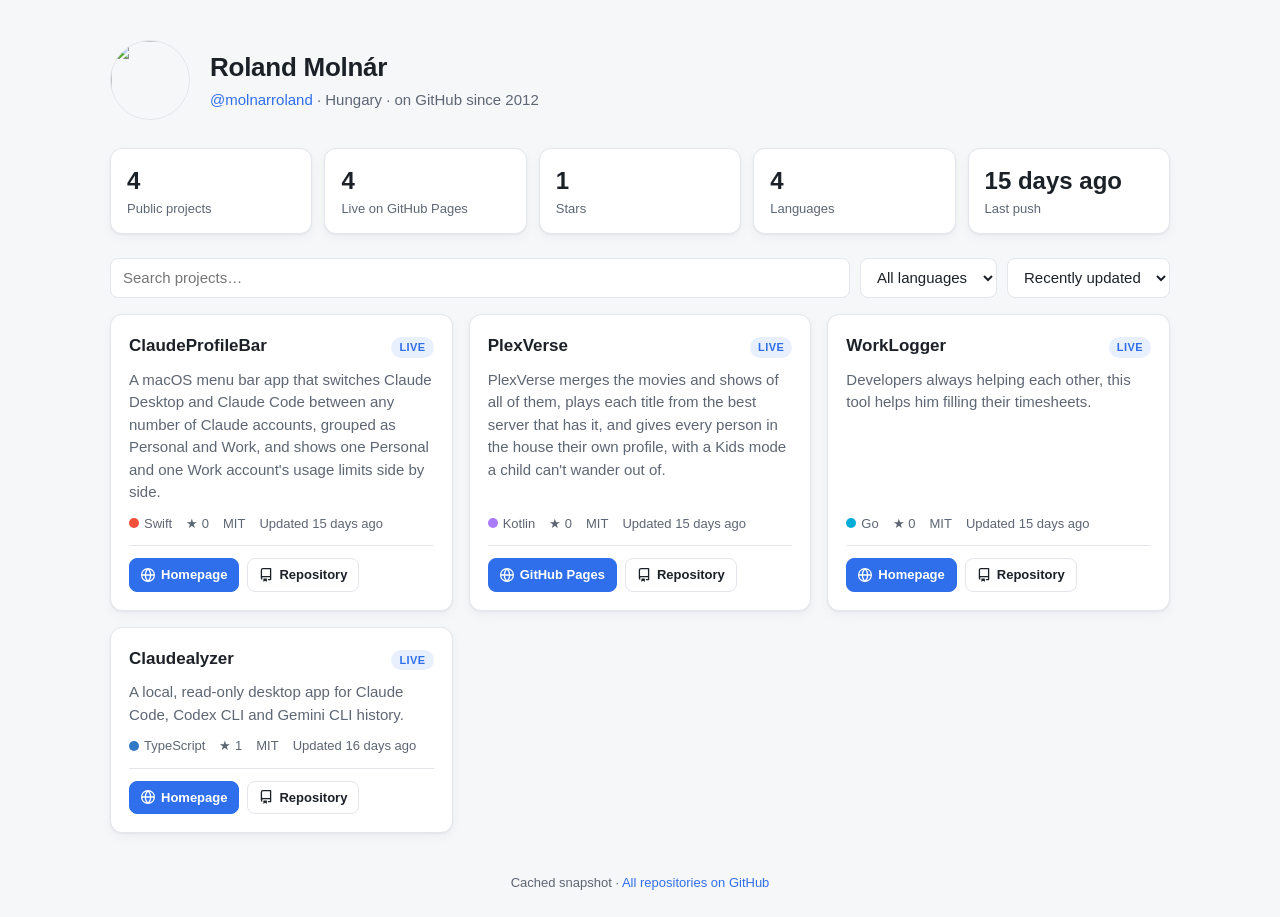
==== index.html @ b69f4a85 "Add GitHub projects dashboard Static GitHub Pages site listing public repositories as cards with lin" ====
<!doctype html>
<html lang="en">
<head>
  <meta charset="utf-8">
  <meta name="viewport" content="width=device-width, initial-scale=1">
  <title>Roland Molnár · Projects</title>
  <meta name="description" content="Projects Roland Molnár has built and published on GitHub.">
  <link rel="icon" href="https://avatars.githubusercontent.com/u/1826873?v=4&s=64">
  <link rel="stylesheet" href="assets/style.css">
</head>
<body>
  <header class="profile" id="profile">
    <img class="avatar" id="avatar" src="https://avatars.githubusercontent.com/u/1826873?v=4&s=160" alt="" width="80" height="80">
    <div class="profile-text">
      <h1 id="name">Roland Molnár</h1>
      <p class="muted" id="meta">
        <a href="https://github.com/molnarroland">@molnarroland</a>
      </p>
      <p id="bio" class="bio" hidden></p>
    </div>
  </header>

  <main>
    <section class="stats" id="stats" aria-label="Summary"></section>

    <section class="toolbar" aria-label="Filters">
      <input type="search" id="search" placeholder="Search projects…" aria-label="Search projects">
      <select id="language" aria-label="Filter by language">
        <option value="">All languages</option>
      </select>
      <select id="sort" aria-label="Sort">
        <option value="pushed">Recently updated</option>
        <option value="created">Newest</option>
        <option value="stars">Most stars</option>
        <option value="name">Name</option>
      </select>
    </section>

    <p class="status muted" id="status">Loading projects…</p>
    <section class="grid" id="grid" aria-live="polite"></section>
  </main>

  <footer class="muted">
    <span id="source"></span> ·
    <a href="https://github.com/molnarroland?tab=repositories">All repositories on GitHub</a>
  </footer>

  <script src="assets/app.js"></script>
</body>
</html>
---- assets/style.css ----
:root {
  --bg: #f6f7f9;
  --surface: #ffffff;
  --border: #e3e6eb;
  --text: #1c2128;
  --muted: #5d6673;
  --accent: #2f6feb;
  --accent-soft: #e8f0fe;
  --shadow: 0 1px 2px rgba(16, 24, 40, .05), 0 4px 12px rgba(16, 24, 40, .04);
  --radius: 12px;
  color-scheme: light dark;
}
@media (prefers-color-scheme: dark) {
  :root {
    --bg: #0d1117;
    --surface: #161b22;
    --border: #2a313c;
    --text: #e6edf3;
    --muted: #8d96a0;
    --accent: #5b9cff;
    --accent-soft: #1b2a44;
    --shadow: none;
  }
}

* { box-sizing: border-box; }
body {
  margin: 0 auto;
  max-width: 1100px;
  padding: 40px 20px 24px;
  background: var(--bg);
  color: var(--text);
  font: 15px/1.5 -apple-system, BlinkMacSystemFont, "Segoe UI", Roboto, Helvetica, Arial, sans-serif;
}
a { color: var(--accent); text-decoration: none; }
a:hover { text-decoration: underline; }
.muted { color: var(--muted); }

/* Profile */
.profile { display: flex; gap: 20px; align-items: center; margin-bottom: 28px; }
.avatar { width: 80px; height: 80px; border-radius: 50%; border: 1px solid var(--border); flex-shrink: 0; }
.profile h1 { margin: 0; font-size: 26px; letter-spacing: -.01em; }
.profile p { margin: 2px 0 0; }
.bio { max-width: 60ch; }

/* Stats */
.stats { display: grid; grid-template-columns: repeat(auto-fit, minmax(150px, 1fr)); gap: 12px; margin-bottom: 24px; }
.stat {
  background: var(--surface); border: 1px solid var(--border); border-radius: var(--radius);
  padding: 14px 16px; box-shadow: var(--shadow);
}
.stat .value { font-size: 24px; font-weight: 650; font-variant-numeric: tabular-nums; }
.stat .label { color: var(--muted); font-size: 13px; }

/* Toolbar */
.toolbar { display: flex; flex-wrap: wrap; gap: 10px; margin-bottom: 16px; }
.toolbar input, .toolbar select {
  font: inherit; color: var(--text); background: var(--surface);
  border: 1px solid var(--border); border-radius: 8px; padding: 8px 12px;
}
.toolbar input { flex: 1 1 220px; min-width: 0; }
.toolbar input:focus, .toolbar select:focus { outline: 2px solid var(--accent); outline-offset: -1px; }

/* Cards */
.grid { display: grid; grid-template-columns: repeat(auto-fill, minmax(320px, 1fr)); gap: 16px; }
.card {
  display: flex; flex-direction: column; gap: 10px;
  background: var(--surface); border: 1px solid var(--border); border-radius: var(--radius);
  padding: 18px; box-shadow: var(--shadow);
  transition: border-color .15s, transform .15s;
}
.card:hover { border-color: var(--accent); transform: translateY(-1px); }
.card-head { display: flex; justify-content: space-between; align-items: baseline; gap: 8px; }
.card h2 { margin: 0; font-size: 17px; overflow-wrap: anywhere; }
.card h2 a { color: var(--text); }
.badge {
  font-size: 11px; font-weight: 600; text-transform: uppercase; letter-spacing: .04em;
  color: var(--accent); background: var(--accent-soft); border-radius: 999px; padding: 2px 8px; white-space: nowrap;
}
.desc { margin: 0; color: var(--muted); flex: 1; }
.facts { display: flex; flex-wrap: wrap; gap: 14px; font-size: 13px; color: var(--muted); }
.facts span { display: inline-flex; align-items: center; gap: 5px; }
.dot { width: 10px; height: 10px; border-radius: 50%; display: inline-block; }
.topics { display: flex; flex-wrap: wrap; gap: 6px; }
.topic { font-size: 12px; color: var(--accent); background: var(--accent-soft); border-radius: 999px; padding: 2px 9px; }
.links { display: flex; flex-wrap: wrap; gap: 8px; padding-top: 4px; border-top: 1px solid var(--border); margin-top: 2px; padding-top: 12px; }
.btn {
  display: inline-flex; align-items: center; gap: 6px; font-size: 13px; font-weight: 550;
  border: 1px solid var(--border); border-radius: 8px; padding: 6px 11px; color: var(--text);
}
.btn:hover { text-decoration: none; border-color: var(--accent); color: var(--accent); }
.btn.primary { background: var(--accent); border-color: var(--accent); color: #fff; }
.btn.primary:hover { filter: brightness(1.08); color: #fff; }
.btn svg { width: 14px; height: 14px; fill: currentColor; }

.status:empty { display: none; }
footer { margin-top: 40px; font-size: 13px; text-align: center; }

@media (max-width: 560px) {
  body { padding-top: 24px; }
  .profile { gap: 14px; }
  .avatar { width: 60px; height: 60px; }
  .grid { grid-template-columns: 1fr; }
}
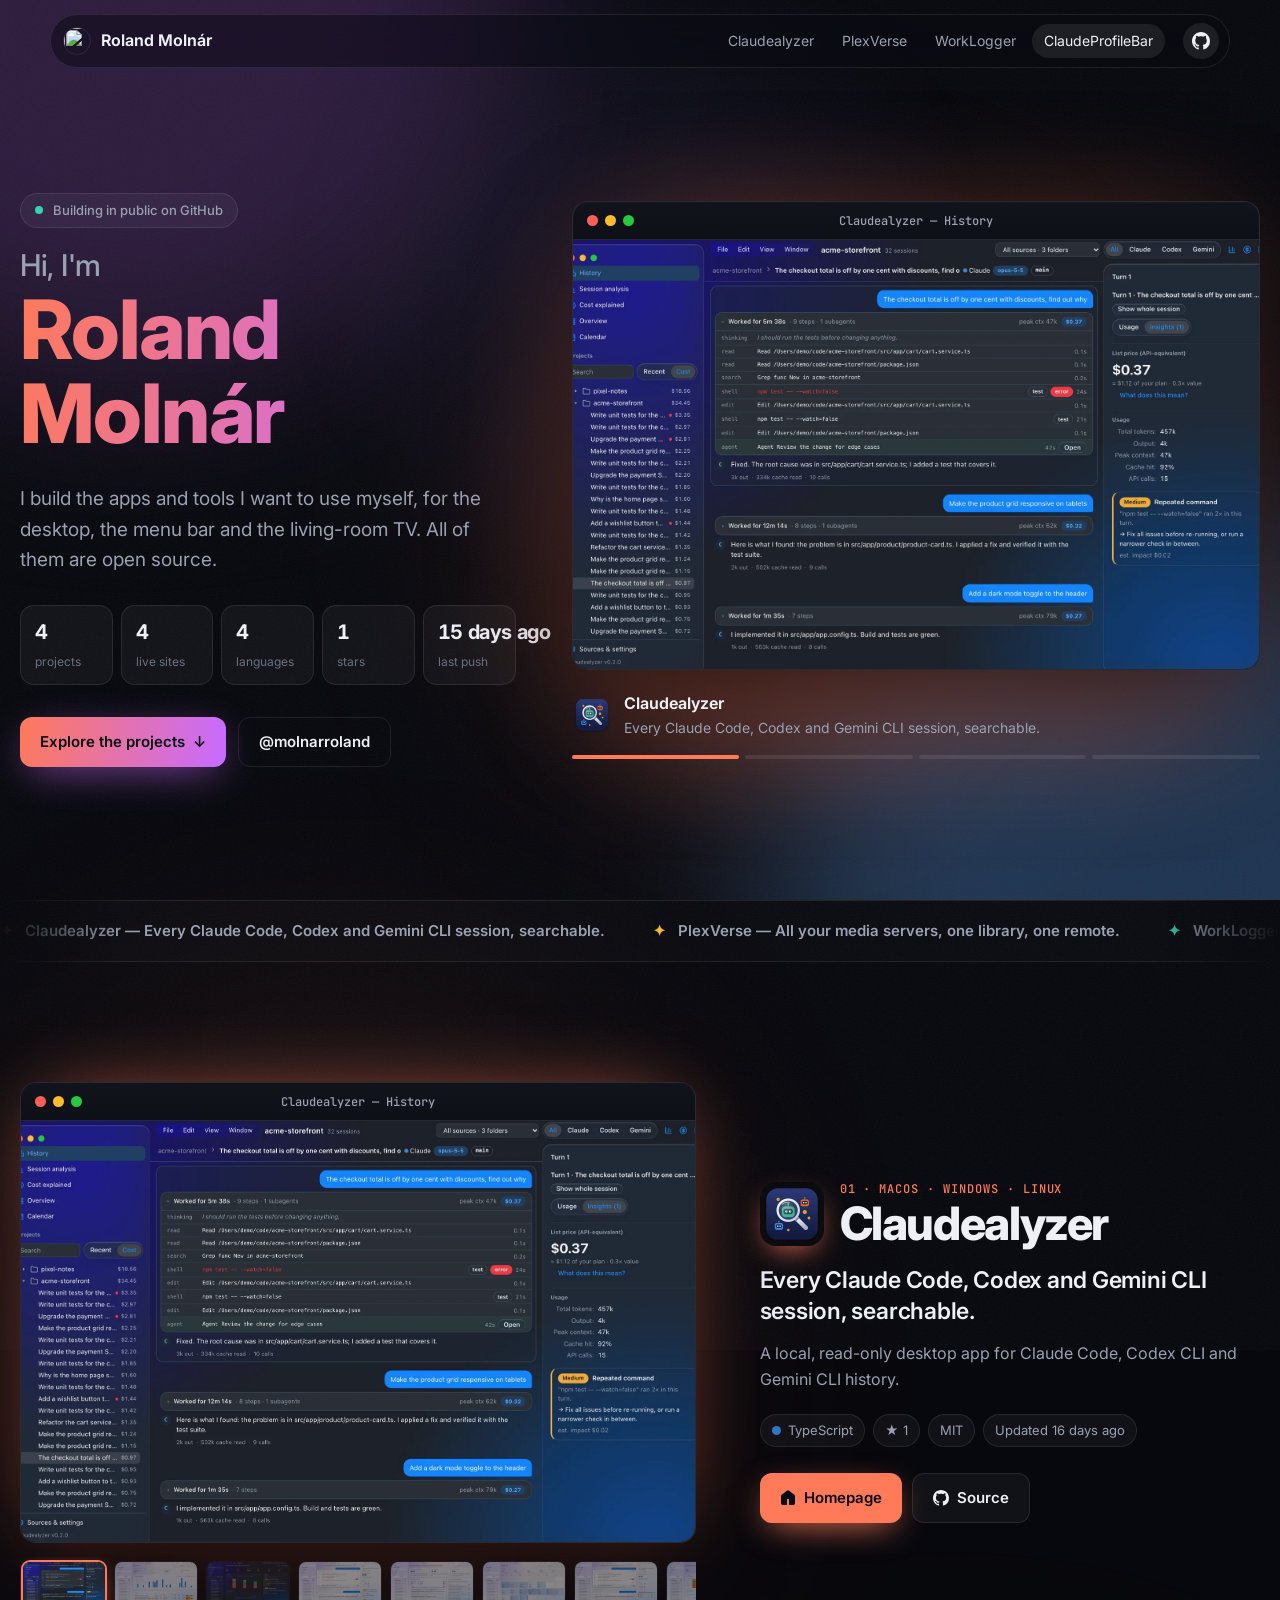
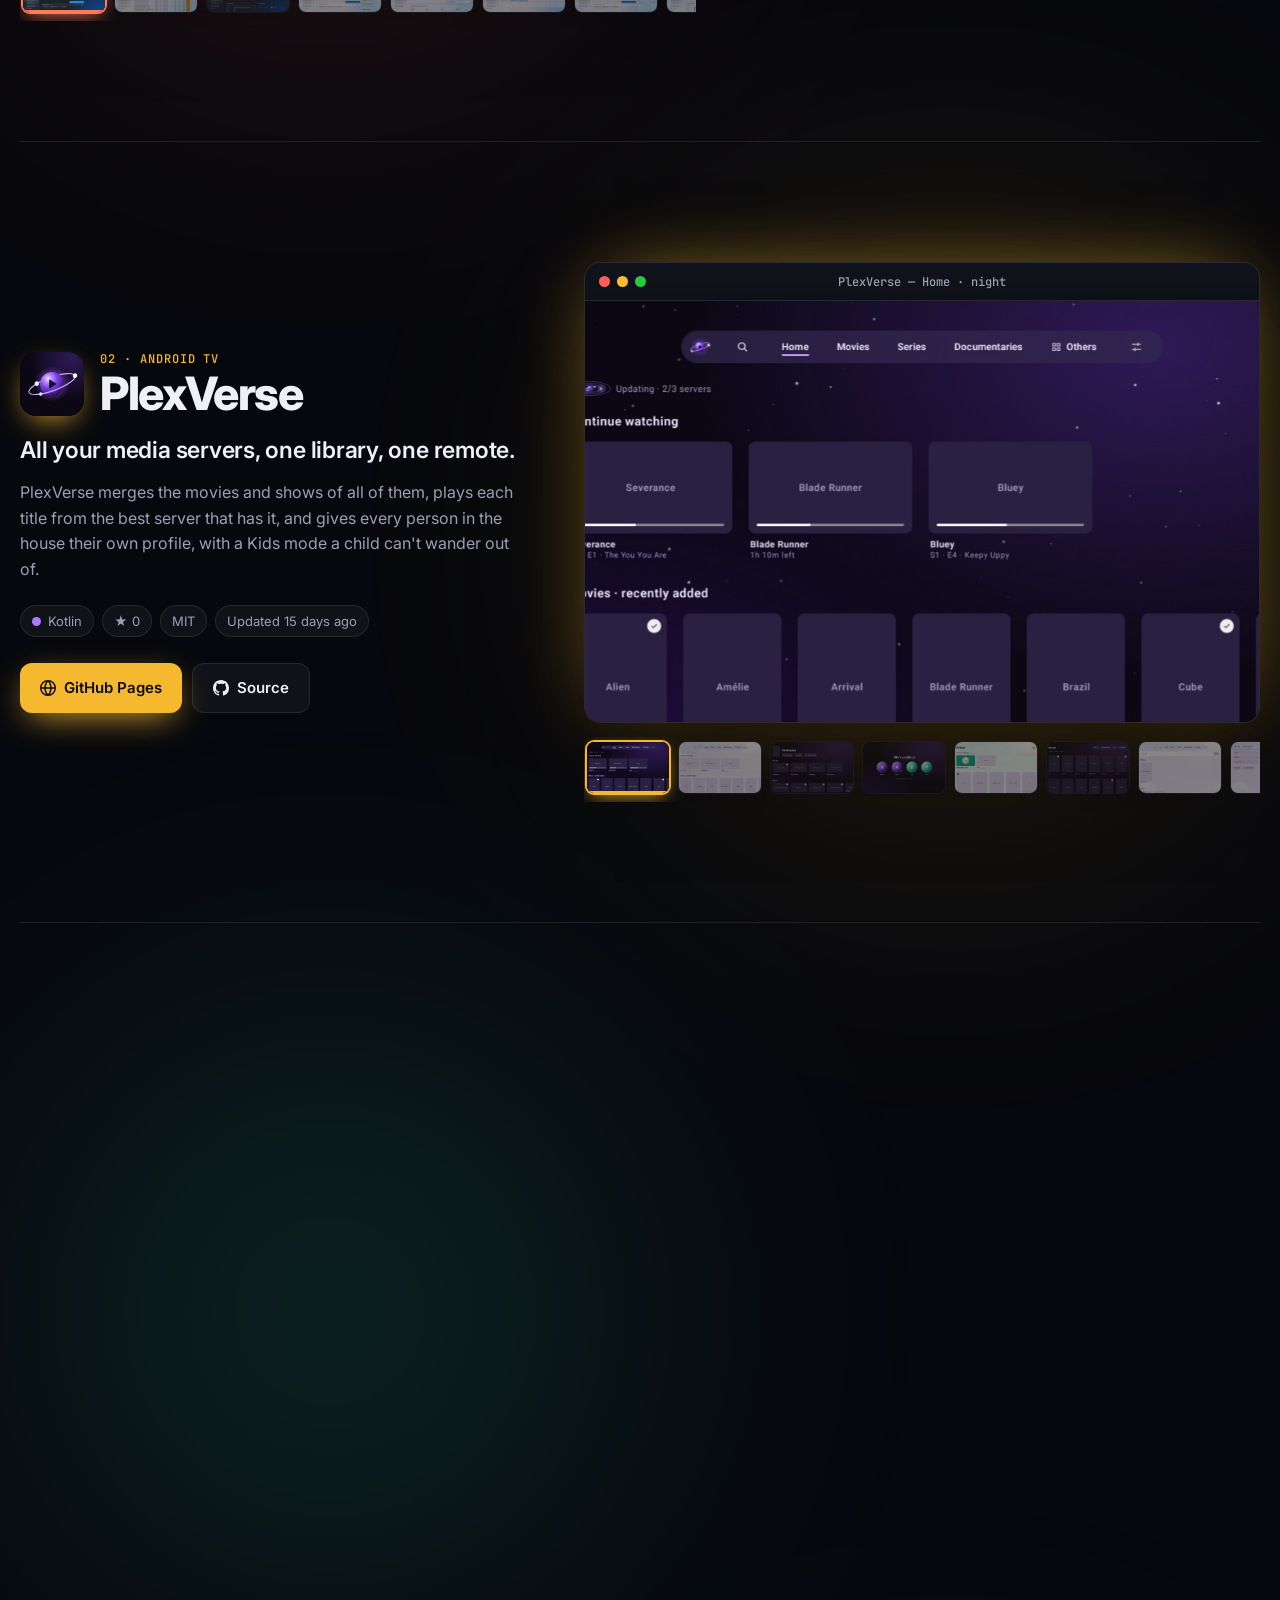
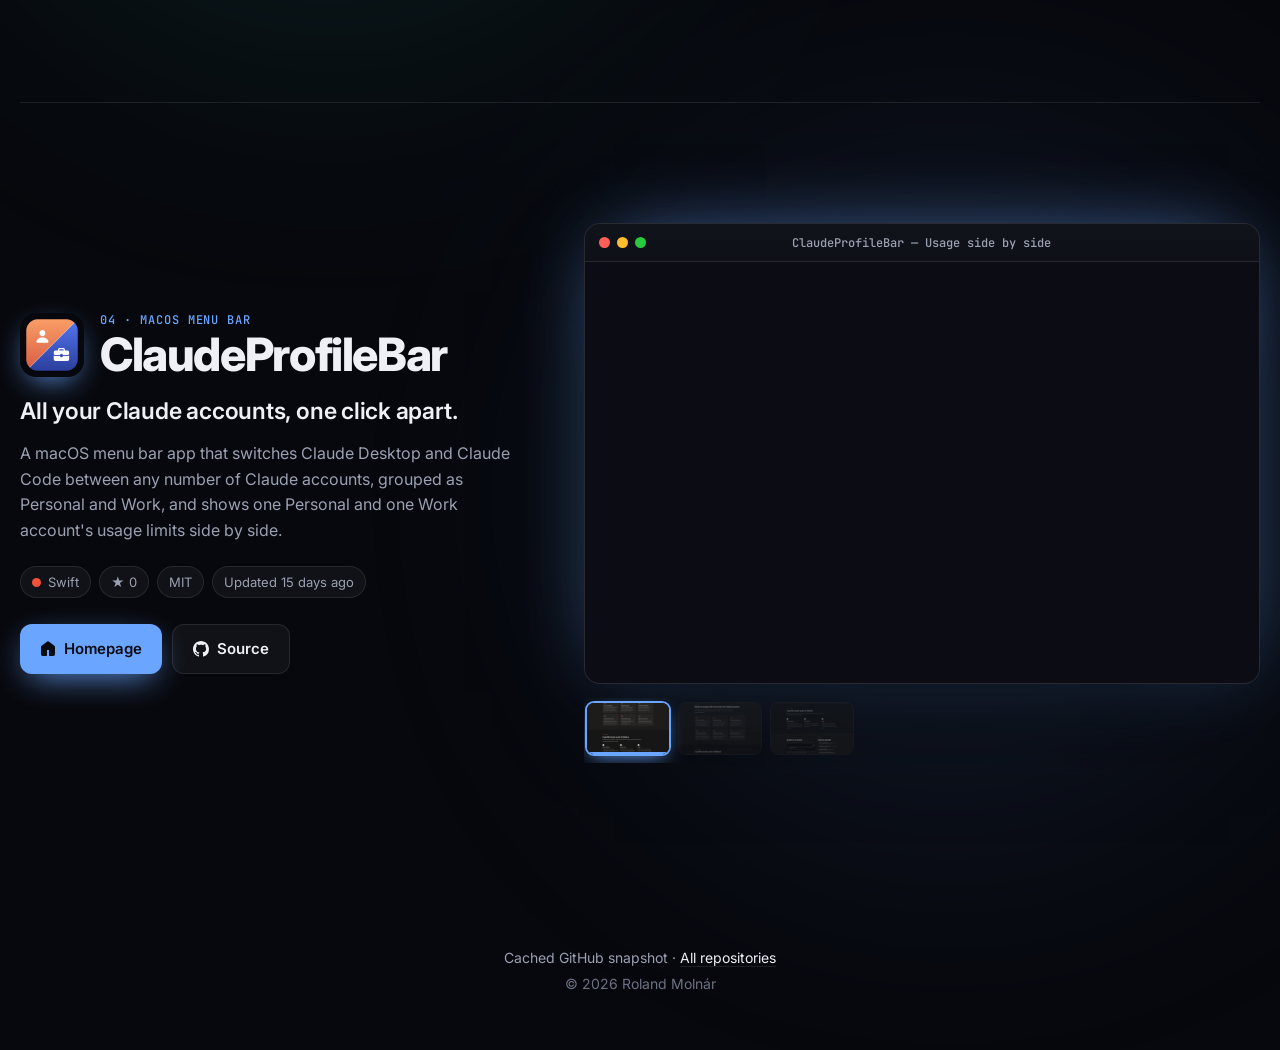
==== commit a7c55479: "Turn dashboard into an animated project showcase Hero slideshow crossfading screenshots from every a" ====
--- a/index.html
+++ b/index.html
@@ -4,46 +4,82 @@
   <meta charset="utf-8">
   <meta name="viewport" content="width=device-width, initial-scale=1">
   <title>Roland Molnár · Projects</title>
-  <meta name="description" content="Projects Roland Molnár has built and published on GitHub.">
+  <meta name="description" content="Apps and tools Roland Molnár has built and published on GitHub.">
+  <meta name="theme-color" content="#07080d">
   <link rel="icon" href="https://avatars.githubusercontent.com/u/1826873?v=4&s=64">
+  <link rel="preconnect" href="https://fonts.googleapis.com">
+  <link rel="preconnect" href="https://fonts.gstatic.com" crossorigin>
+  <link href="https://fonts.googleapis.com/css2?family=Inter:wght@400;500;600;700;800&family=JetBrains+Mono:wght@500&display=swap" rel="stylesheet">
   <link rel="stylesheet" href="assets/style.css">
 </head>
 <body>
-  <header class="profile" id="profile">
-    <img class="avatar" id="avatar" src="https://avatars.githubusercontent.com/u/1826873?v=4&s=160" alt="" width="80" height="80">
-    <div class="profile-text">
-      <h1 id="name">Roland Molnár</h1>
-      <p class="muted" id="meta">
-        <a href="https://github.com/molnarroland">@molnarroland</a>
-      </p>
-      <p id="bio" class="bio" hidden></p>
+  <div class="aurora" aria-hidden="true"><i></i><i></i><i></i></div>
+  <div class="grain" aria-hidden="true"></div>
+  <div class="spotlight" aria-hidden="true"></div>
+
+  <nav class="nav">
+    <a class="nav-brand" href="#top">
+      <img id="nav-avatar" src="https://avatars.githubusercontent.com/u/1826873?v=4&s=64" alt="" width="28" height="28">
+      <span id="nav-name">Roland Molnár</span>
+    </a>
+    <div class="nav-links" id="nav-links"></div>
+    <a class="nav-gh" href="https://github.com/molnarroland" aria-label="GitHub profile">
+      <svg viewBox="0 0 16 16"><path d="M8 0C3.58 0 0 3.58 0 8c0 3.54 2.29 6.53 5.47 7.59.4.07.55-.17.55-.38 0-.19-.01-.82-.01-1.49-2.01.37-2.53-.49-2.69-.94-.09-.23-.48-.94-.82-1.13-.28-.15-.68-.52-.01-.53.63-.01 1.08.58 1.23.82.72 1.21 1.87.87 2.33.66.07-.52.28-.87.51-1.07-1.78-.2-3.64-.89-3.64-3.95 0-.87.31-1.59.82-2.15-.08-.2-.36-1.02.08-2.12 0 0 .67-.21 2.2.82.64-.18 1.32-.27 2-.27.68 0 1.36.09 2 .27 1.53-1.04 2.2-.82 2.2-.82.44 1.1.16 1.92.08 2.12.51.56.82 1.27.82 2.15 0 3.07-1.87 3.75-3.65 3.95.29.25.54.73.54 1.48 0 1.07-.01 1.93-.01 2.2 0 .21.15.46.55.38A8.013 8.013 0 0 0 16 8c0-4.42-3.58-8-8-8Z"/></svg>
+    </a>
+  </nav>
+
+  <header class="hero" id="top">
+    <div class="hero-copy reveal">
+      <p class="eyebrow"><span class="pulse"></span> Building in public on GitHub</p>
+      <h1>
+        <span class="hi">Hi, I'm</span>
+        <span class="name grad" id="name">Roland Molnár</span>
+      </h1>
+      <p class="lede">I build the apps and tools I want to use myself, for the desktop, the menu bar and the living-room TV. All of them are open source.</p>
+      <div class="stats" id="stats"></div>
+      <div class="cta">
+        <a class="btn btn-glow" href="#projects">Explore the projects <span aria-hidden="true">↓</span></a>
+        <a class="btn btn-ghost" href="https://github.com/molnarroland">@molnarroland</a>
+      </div>
+    </div>
+
+    <div class="hero-stage reveal" id="hero-stage">
+      <div class="stage-glow" id="stage-glow"></div>
+      <div class="window tilt" id="hero-window">
+        <div class="window-bar">
+          <span class="lights"><i></i><i></i><i></i></span>
+          <span class="window-title" id="hero-title">Loading…</span>
+        </div>
+        <div class="fader kenburns" id="hero-fader" role="img" aria-label="Screenshots of Roland's apps"></div>
+      </div>
+      <div class="hero-caption" id="hero-caption"></div>
+      <div class="hero-bars" id="hero-bars"></div>
     </div>
   </header>
 
-  <main>
-    <section class="stats" id="stats" aria-label="Summary"></section>
+  <div class="marquee" aria-hidden="true"><div class="marquee-track" id="marquee"></div></div>
 
-    <section class="toolbar" aria-label="Filters">
-      <input type="search" id="search" placeholder="Search projects…" aria-label="Search projects">
-      <select id="language" aria-label="Filter by language">
-        <option value="">All languages</option>
-      </select>
-      <select id="sort" aria-label="Sort">
-        <option value="pushed">Recently updated</option>
-        <option value="created">Newest</option>
-        <option value="stars">Most stars</option>
-        <option value="name">Name</option>
-      </select>
-    </section>
+  <main id="projects"></main>
 
-    <p class="status muted" id="status">Loading projects…</p>
-    <section class="grid" id="grid" aria-live="polite"></section>
-  </main>
+  <section class="more" id="more" hidden>
+    <h2 class="section-title reveal">More on GitHub</h2>
+    <div class="more-grid" id="more-grid"></div>
+  </section>
 
-  <footer class="muted">
-    <span id="source"></span> ·
-    <a href="https://github.com/molnarroland?tab=repositories">All repositories on GitHub</a>
+  <footer class="footer">
+    <p><span id="source"></span> · <a href="https://github.com/molnarroland?tab=repositories">All repositories</a></p>
+    <p class="muted">© <span id="year"></span> Roland Molnár</p>
   </footer>
+
+  <div class="lightbox" id="lightbox" hidden>
+    <button class="lb-close" id="lb-close" aria-label="Close">×</button>
+    <button class="lb-nav lb-prev" id="lb-prev" aria-label="Previous screenshot">‹</button>
+    <figure>
+      <div class="fader" id="lb-fader"></div>
+      <figcaption id="lb-caption"></figcaption>
+    </figure>
+    <button class="lb-nav lb-next" id="lb-next" aria-label="Next screenshot">›</button>
+  </div>
 
   <script src="assets/app.js"></script>
 </body>
--- a/assets/style.css
+++ b/assets/style.css
@@ -1,104 +1,338 @@
+/* ---------- Tokens ---------- */
 :root {
-  --bg: #f6f7f9;
-  --surface: #ffffff;
-  --border: #e3e6eb;
-  --text: #1c2128;
-  --muted: #5d6673;
-  --accent: #2f6feb;
-  --accent-soft: #e8f0fe;
-  --shadow: 0 1px 2px rgba(16, 24, 40, .05), 0 4px 12px rgba(16, 24, 40, .04);
-  --radius: 12px;
-  color-scheme: light dark;
-}
-@media (prefers-color-scheme: dark) {
-  :root {
-    --bg: #0d1117;
-    --surface: #161b22;
-    --border: #2a313c;
-    --text: #e6edf3;
-    --muted: #8d96a0;
-    --accent: #5b9cff;
-    --accent-soft: #1b2a44;
-    --shadow: none;
-  }
+  --bg: #07080d;
+  --bg-2: #0d0f17;
+  --glass: rgba(255, 255, 255, .045);
+  --glass-strong: rgba(255, 255, 255, .08);
+  --line: rgba(255, 255, 255, .09);
+  --text: #eef0f6;
+  --muted: #9aa1b2;
+  --dim: #6b7183;
+  --accent: #8b7bff;
+  --g1: #ff7a59;
+  --g2: #c86bff;
+  --g3: #5aa8ff;
+  --g4: #34d3b4;
+  --radius: 18px;
+  --ease: cubic-bezier(.22, .9, .24, 1);
+  --fade: 1.4s;
+  color-scheme: dark;
 }
 
 * { box-sizing: border-box; }
+html { scroll-behavior: smooth; }
 body {
-  margin: 0 auto;
-  max-width: 1100px;
-  padding: 40px 20px 24px;
+  margin: 0;
   background: var(--bg);
   color: var(--text);
-  font: 15px/1.5 -apple-system, BlinkMacSystemFont, "Segoe UI", Roboto, Helvetica, Arial, sans-serif;
-}
-a { color: var(--accent); text-decoration: none; }
-a:hover { text-decoration: underline; }
-.muted { color: var(--muted); }
-
-/* Profile */
-.profile { display: flex; gap: 20px; align-items: center; margin-bottom: 28px; }
-.avatar { width: 80px; height: 80px; border-radius: 50%; border: 1px solid var(--border); flex-shrink: 0; }
-.profile h1 { margin: 0; font-size: 26px; letter-spacing: -.01em; }
-.profile p { margin: 2px 0 0; }
-.bio { max-width: 60ch; }
-
-/* Stats */
-.stats { display: grid; grid-template-columns: repeat(auto-fit, minmax(150px, 1fr)); gap: 12px; margin-bottom: 24px; }
+  font: 16px/1.6 Inter, -apple-system, BlinkMacSystemFont, "Segoe UI", Roboto, sans-serif;
+  -webkit-font-smoothing: antialiased;
+  overflow-x: hidden;
+}
+a { color: inherit; text-decoration: none; }
+img { display: block; max-width: 100%; }
+.muted { color: var(--dim); }
+.grad {
+  background: linear-gradient(100deg, var(--g1), var(--g2) 35%, var(--g3) 65%, var(--g4));
+  background-size: 250% 100%;
+  -webkit-background-clip: text; background-clip: text; color: transparent;
+  animation: shimmer 9s ease-in-out infinite alternate;
+}
+@keyframes shimmer { to { background-position: 100% 0; } }
+
+/* ---------- Ambient background ---------- */
+.aurora { position: fixed; inset: 0; z-index: -3; overflow: hidden; pointer-events: none; }
+.aurora i {
+  position: absolute; width: 60vmax; height: 60vmax; border-radius: 50%;
+  filter: blur(90px); opacity: .28; mix-blend-mode: screen;
+  animation: drift 28s ease-in-out infinite alternate;
+}
+.aurora i:nth-child(1) { background: var(--g2); top: -30vmax; left: -20vmax; opacity: .2; }
+.aurora i:nth-child(2) { background: var(--g3); bottom: -30vmax; right: -20vmax; animation-duration: 34s; animation-delay: -8s; }
+.aurora i:nth-child(3) { background: var(--g1); top: 30%; left: 40%; width: 40vmax; height: 40vmax; opacity: .16; animation-duration: 40s; }
+@keyframes drift {
+  0% { transform: translate(0, 0) scale(1); }
+  50% { transform: translate(8vmax, 6vmax) scale(1.15); }
+  100% { transform: translate(-6vmax, 10vmax) scale(.95); }
+}
+.grain {
+  position: fixed; inset: -50%; z-index: -2; pointer-events: none; opacity: .05;
+  background-image: url("data:image/svg+xml,%3Csvg xmlns='http://www.w3.org/2000/svg' width='160' height='160'%3E%3Cfilter id='n'%3E%3CfeTurbulence type='fractalNoise' baseFrequency='.9' numOctaves='3'/%3E%3C/filter%3E%3Crect width='100%25' height='100%25' filter='url(%23n)'/%3E%3C/svg%3E");
+}
+.spotlight {
+  position: fixed; inset: 0; z-index: -1; pointer-events: none;
+  background: radial-gradient(600px circle at var(--mx, 50%) var(--my, 30%), rgba(139, 123, 255, .09), transparent 60%);
+}
+
+/* ---------- Nav ---------- */
+.nav {
+  position: fixed; top: 14px; left: 50%; transform: translateX(-50%); z-index: 50;
+  display: flex; align-items: center; gap: 18px;
+  width: min(1180px, calc(100% - 28px));
+  padding: 8px 10px 8px 12px;
+  background: rgba(10, 11, 18, .55); backdrop-filter: blur(18px) saturate(1.4);
+  border: 1px solid var(--line); border-radius: 999px;
+}
+.nav-brand { display: flex; align-items: center; gap: 10px; font-weight: 650; white-space: nowrap; }
+.nav-brand img { border-radius: 50%; border: 1px solid var(--line); }
+.nav-links { display: flex; gap: 4px; margin-left: auto; overflow-x: auto; scrollbar-width: none; }
+.nav-links a {
+  font-size: 14px; color: var(--muted); padding: 6px 12px; border-radius: 999px; white-space: nowrap;
+  transition: color .2s, background .2s;
+}
+.nav-links a:hover, .nav-links a.active { color: var(--text); background: var(--glass-strong); }
+.nav-gh { display: grid; place-items: center; width: 36px; height: 36px; border-radius: 50%; background: var(--glass-strong); flex-shrink: 0; }
+.nav-gh svg { width: 18px; height: 18px; fill: currentColor; }
+
+/* ---------- Hero ---------- */
+.hero {
+  display: grid; grid-template-columns: minmax(0, .9fr) minmax(0, 1.25fr); gap: 56px; align-items: center;
+  width: min(1240px, 100% - 40px); margin: 0 auto; min-height: 100vh; padding: 120px 0 60px;
+}
+.eyebrow {
+  display: inline-flex; align-items: center; gap: 10px; margin: 0 0 22px;
+  font-size: 13px; font-weight: 500; color: var(--muted);
+  padding: 6px 14px; border-radius: 999px; background: var(--glass); border: 1px solid var(--line);
+}
+.pulse { width: 8px; height: 8px; border-radius: 50%; background: var(--g4); box-shadow: 0 0 0 0 rgba(52, 211, 180, .6); animation: pulse 2s infinite; }
+@keyframes pulse { 70% { box-shadow: 0 0 0 10px rgba(52, 211, 180, 0); } 100% { box-shadow: 0 0 0 0 rgba(52, 211, 180, 0); } }
+.hero h1 { margin: 0; line-height: 1.02; letter-spacing: -.035em; }
+.hero .hi { display: block; font-size: clamp(22px, 2.6vw, 30px); font-weight: 500; color: var(--muted); letter-spacing: -.01em; margin-bottom: 8px; }
+.hero .name { display: inline-block; font-size: clamp(46px, 6.4vw, 88px); font-weight: 800; padding-bottom: .08em; }
+.lede { font-size: clamp(17px, 1.5vw, 19px); color: var(--muted); max-width: 46ch; margin: 22px 0 30px; }
+
+.stats { display: grid; grid-template-columns: repeat(auto-fit, minmax(84px, 1fr)); gap: 8px; margin-bottom: 32px; max-width: 520px; }
 .stat {
-  background: var(--surface); border: 1px solid var(--border); border-radius: var(--radius);
-  padding: 14px 16px; box-shadow: var(--shadow);
-}
-.stat .value { font-size: 24px; font-weight: 650; font-variant-numeric: tabular-nums; }
-.stat .label { color: var(--muted); font-size: 13px; }
-
-/* Toolbar */
-.toolbar { display: flex; flex-wrap: wrap; gap: 10px; margin-bottom: 16px; }
-.toolbar input, .toolbar select {
-  font: inherit; color: var(--text); background: var(--surface);
-  border: 1px solid var(--border); border-radius: 8px; padding: 8px 12px;
-}
-.toolbar input { flex: 1 1 220px; min-width: 0; }
-.toolbar input:focus, .toolbar select:focus { outline: 2px solid var(--accent); outline-offset: -1px; }
-
-/* Cards */
-.grid { display: grid; grid-template-columns: repeat(auto-fill, minmax(320px, 1fr)); gap: 16px; }
-.card {
-  display: flex; flex-direction: column; gap: 10px;
-  background: var(--surface); border: 1px solid var(--border); border-radius: var(--radius);
-  padding: 18px; box-shadow: var(--shadow);
-  transition: border-color .15s, transform .15s;
-}
-.card:hover { border-color: var(--accent); transform: translateY(-1px); }
-.card-head { display: flex; justify-content: space-between; align-items: baseline; gap: 8px; }
-.card h2 { margin: 0; font-size: 17px; overflow-wrap: anywhere; }
-.card h2 a { color: var(--text); }
-.badge {
-  font-size: 11px; font-weight: 600; text-transform: uppercase; letter-spacing: .04em;
-  color: var(--accent); background: var(--accent-soft); border-radius: 999px; padding: 2px 8px; white-space: nowrap;
-}
-.desc { margin: 0; color: var(--muted); flex: 1; }
-.facts { display: flex; flex-wrap: wrap; gap: 14px; font-size: 13px; color: var(--muted); }
-.facts span { display: inline-flex; align-items: center; gap: 5px; }
-.dot { width: 10px; height: 10px; border-radius: 50%; display: inline-block; }
-.topics { display: flex; flex-wrap: wrap; gap: 6px; }
-.topic { font-size: 12px; color: var(--accent); background: var(--accent-soft); border-radius: 999px; padding: 2px 9px; }
-.links { display: flex; flex-wrap: wrap; gap: 8px; padding-top: 4px; border-top: 1px solid var(--border); margin-top: 2px; padding-top: 12px; }
+  padding: 10px 14px; border-radius: 14px; background: var(--glass); border: 1px solid var(--line);
+}
+.stat b { display: block; font-size: 20px; white-space: nowrap; font-weight: 700; font-variant-numeric: tabular-nums; letter-spacing: -.02em; }
+.stat span { font-size: 12px; color: var(--dim); }
+
+.cta { display: flex; flex-wrap: wrap; gap: 12px; }
 .btn {
-  display: inline-flex; align-items: center; gap: 6px; font-size: 13px; font-weight: 550;
-  border: 1px solid var(--border); border-radius: 8px; padding: 6px 11px; color: var(--text);
-}
-.btn:hover { text-decoration: none; border-color: var(--accent); color: var(--accent); }
-.btn.primary { background: var(--accent); border-color: var(--accent); color: #fff; }
-.btn.primary:hover { filter: brightness(1.08); color: #fff; }
-.btn svg { width: 14px; height: 14px; fill: currentColor; }
-
-.status:empty { display: none; }
-footer { margin-top: 40px; font-size: 13px; text-align: center; }
-
+  position: relative; display: inline-flex; align-items: center; gap: 8px;
+  font-weight: 600; font-size: 15px; padding: 12px 20px; border-radius: 12px;
+  border: 1px solid var(--line); background: var(--glass); transition: transform .25s var(--ease), background .25s, border-color .25s, box-shadow .25s;
+}
+.btn:hover { transform: translateY(-2px); background: var(--glass-strong); border-color: rgba(255, 255, 255, .18); }
+.btn svg { width: 16px; height: 16px; fill: currentColor; flex-shrink: 0; }
+.btn-glow {
+  border: 0; color: #0b0b12;
+  background: linear-gradient(100deg, var(--g1), var(--g2), var(--g3));
+  background-size: 200% 100%; animation: shimmer 6s ease-in-out infinite alternate;
+  box-shadow: 0 10px 40px -10px rgba(200, 107, 255, .7);
+}
+.btn-glow:hover { box-shadow: 0 16px 50px -10px rgba(200, 107, 255, .9); background: linear-gradient(100deg, var(--g1), var(--g2), var(--g3)); background-size: 200% 100%; }
+.btn-ghost { background: transparent; }
+
+/* Hero stage */
+.hero-stage { position: relative; perspective: 1400px; }
+.stage-glow {
+  position: absolute; inset: 8% 6%; border-radius: 40px; filter: blur(70px); opacity: .55;
+  background: var(--stage-accent, var(--accent)); transition: background var(--fade) ease;
+}
+.window {
+  position: relative; border-radius: 16px; overflow: hidden;
+  background: #0c0d14; border: 1px solid rgba(255, 255, 255, .12);
+  box-shadow: 0 40px 120px -30px rgba(0, 0, 0, .9), 0 0 0 1px rgba(255, 255, 255, .03) inset;
+  transform-style: preserve-3d; transition: transform .6s var(--ease);
+  will-change: transform;
+}
+.window-bar {
+  position: relative; display: flex; align-items: center; height: 38px; padding: 0 14px;
+  background: linear-gradient(#16182290, #10111990); border-bottom: 1px solid var(--line);
+}
+.lights { display: flex; gap: 7px; }
+.lights i { width: 11px; height: 11px; border-radius: 50%; background: #ff5f57; }
+.lights i:nth-child(2) { background: #febc2e; }
+.lights i:nth-child(3) { background: #28c840; }
+.window-title {
+  position: absolute; left: 50%; transform: translateX(-50%);
+  font: 500 12px "JetBrains Mono", ui-monospace, monospace; color: var(--muted); white-space: nowrap;
+  transition: opacity .5s;
+}
+.hero-caption {
+  display: flex; align-items: center; gap: 12px; margin-top: 22px; min-height: 44px;
+}
+.hero-caption img { width: 40px; height: 40px; border-radius: 10px; }
+.hero-caption .t { font-weight: 650; }
+.hero-caption .s { font-size: 14px; color: var(--muted); }
+.hero-caption > * { animation: rise .7s var(--ease) both; }
+.hero-bars { display: flex; gap: 6px; margin-top: 16px; }
+.hero-bars button {
+  flex: 1; height: 4px; border: 0; padding: 0; border-radius: 4px; cursor: pointer;
+  background: var(--line); overflow: hidden; position: relative;
+}
+.hero-bars button::after {
+  content: ""; position: absolute; inset: 0; transform-origin: left; transform: scaleX(0);
+  background: var(--bar-color, var(--text));
+}
+.hero-bars button.done::after { transform: scaleX(1); }
+.hero-bars button.active::after { animation: fill var(--dur, 4s) linear forwards; }
+.paused .hero-bars button.active::after { animation-play-state: paused; }
+@keyframes fill { to { transform: scaleX(1); } }
+@keyframes rise { from { opacity: 0; transform: translateY(10px); } to { opacity: 1; transform: none; } }
+
+/* ---------- Crossfader ---------- */
+.fader { position: relative; aspect-ratio: 16 / 10; overflow: hidden; background: #0c0d14; }
+.fader img {
+  position: absolute; inset: 0; width: 100%; height: 100%; object-fit: cover; object-position: top center;
+  opacity: 0; transform: scale(1.02);
+  transition: opacity var(--fade) ease, transform var(--fade) var(--ease), filter var(--fade) ease;
+  filter: blur(6px) saturate(1.2);
+}
+.fader img.on { opacity: 1; transform: scale(1); filter: none; z-index: 1; }
+.fader.kenburns img { transform-origin: 50% 0; }
+.fader.kenburns img.on { animation: kenburns 9s ease-out forwards; }
+@keyframes kenburns {
+  from { transform: scale(1); }
+  to { transform: scale(1.05); }
+}
+.fader.zoomable { cursor: zoom-in; }
+
+/* ---------- Marquee ---------- */
+.marquee {
+  position: relative; overflow: hidden; padding: 18px 0; border-block: 1px solid var(--line);
+  background: rgba(255, 255, 255, .015);
+  mask-image: linear-gradient(90deg, transparent, #000 10%, #000 90%, transparent);
+}
+.marquee-track { display: flex; gap: 48px; width: max-content; animation: scroll 40s linear infinite; }
+.marquee-track span {
+  display: inline-flex; align-items: center; gap: 12px;
+  font-size: 15px; font-weight: 600; color: var(--muted); white-space: nowrap;
+}
+.marquee-track span::before { content: "✦"; color: var(--c, var(--accent)); }
+@keyframes scroll { to { transform: translateX(-50%); } }
+
+/* ---------- Project sections ---------- */
+main { width: min(1240px, 100% - 40px); margin: 0 auto; }
+.project {
+  --pa: var(--accent);
+  position: relative; display: grid; grid-template-columns: minmax(0, 1.35fr) minmax(0, 1fr);
+  gap: 64px; align-items: center; padding: 120px 0;
+  scroll-margin-top: 40px;
+}
+.project:nth-child(even) { grid-template-columns: minmax(0, 1fr) minmax(0, 1.35fr); }
+.project:nth-child(even) .p-media { order: 2; }
+.project::before {
+  content: ""; position: absolute; z-index: -1; width: 50%; aspect-ratio: 1; border-radius: 50%;
+  background: var(--pa); filter: blur(140px); opacity: .13; top: 10%; left: 0;
+}
+.project:nth-child(even)::before { left: auto; right: 0; }
+.project + .project { border-top: 1px solid var(--line); }
+
+.p-media { position: relative; }
+.p-media .window { box-shadow: 0 40px 100px -30px rgba(0, 0, 0, .95), 0 0 80px -30px var(--pa); }
+.p-thumbs { display: flex; gap: 8px; margin-top: 14px; overflow-x: auto; padding: 4px 2px 8px; scrollbar-width: thin; }
+.p-thumbs button {
+  position: relative; flex: 0 0 auto; width: 84px; aspect-ratio: 16 / 10; padding: 0; border-radius: 8px; overflow: hidden; cursor: pointer;
+  border: 1px solid var(--line); background: #0c0d14; opacity: .5; transition: opacity .3s, transform .3s var(--ease), border-color .3s;
+}
+.p-thumbs button img { width: 100%; height: 100%; object-fit: cover; object-position: top; }
+.p-thumbs button:hover { opacity: .85; transform: translateY(-2px); }
+.p-thumbs button.on { opacity: 1; border-color: var(--pa); box-shadow: 0 0 0 1px var(--pa), 0 6px 20px -6px var(--pa); }
+.p-thumbs button.on::after {
+  content: ""; position: absolute; left: 0; bottom: 0; height: 2px; width: 100%; background: var(--pa);
+  transform-origin: left; animation: fill var(--dur, 4s) linear forwards;
+}
+.paused .p-thumbs button.on::after { animation-play-state: paused; }
+
+.p-head { display: flex; align-items: center; gap: 16px; margin-bottom: 18px; }
+.p-icon {
+  width: 64px; height: 64px; border-radius: 16px; flex-shrink: 0; object-fit: cover;
+  box-shadow: 0 10px 30px -10px var(--pa);
+}
+.p-icon.fallback { display: grid; place-items: center; font-size: 28px; font-weight: 800; background: var(--glass-strong); }
+.p-kicker { font: 500 12px "JetBrains Mono", ui-monospace, monospace; letter-spacing: .08em; text-transform: uppercase; color: var(--pa); }
+.p-name { margin: 2px 0 0; font-size: clamp(30px, 3.6vw, 46px); line-height: 1.05; letter-spacing: -.03em; font-weight: 800; }
+.p-tagline { font-size: clamp(19px, 1.8vw, 23px); font-weight: 600; line-height: 1.35; letter-spacing: -.01em; margin: 0 0 14px; }
+.p-desc { color: var(--muted); margin: 0 0 22px; }
+.chips { display: flex; flex-wrap: wrap; gap: 8px; margin-bottom: 26px; }
+.chip {
+  display: inline-flex; align-items: center; gap: 7px; font-size: 13px; color: var(--muted);
+  padding: 5px 11px; border-radius: 999px; background: var(--glass); border: 1px solid var(--line);
+}
+.chip .dot { width: 9px; height: 9px; border-radius: 50%; }
+.p-links { display: flex; flex-wrap: wrap; gap: 10px; }
+.p-links .btn-accent {
+  border: 0; color: #0b0b12; background: var(--pa);
+  box-shadow: 0 10px 34px -10px var(--pa);
+}
+.p-links .btn-accent:hover { background: var(--pa); filter: brightness(1.1); box-shadow: 0 14px 40px -8px var(--pa); }
+
+/* ---------- More grid ---------- */
+.more { width: min(1240px, 100% - 40px); margin: 0 auto; padding: 80px 0 40px; border-top: 1px solid var(--line); }
+.section-title { font-size: clamp(28px, 3vw, 38px); letter-spacing: -.03em; margin: 0 0 28px; }
+.more-grid { display: grid; grid-template-columns: repeat(auto-fill, minmax(300px, 1fr)); gap: 16px; }
+.mini {
+  position: relative; display: flex; flex-direction: column; gap: 10px; padding: 22px;
+  border-radius: var(--radius); background: var(--glass); border: 1px solid var(--line); overflow: hidden;
+  transition: transform .3s var(--ease), border-color .3s;
+}
+.mini::before {
+  content: ""; position: absolute; inset: 0; pointer-events: none; opacity: 0; transition: opacity .3s;
+  background: radial-gradient(400px circle at var(--x, 50%) var(--y, 50%), rgba(255, 255, 255, .08), transparent 50%);
+}
+.mini:hover { transform: translateY(-4px); border-color: rgba(255, 255, 255, .18); }
+.mini:hover::before { opacity: 1; }
+.mini h3 { margin: 0; font-size: 18px; }
+.mini p { margin: 0; color: var(--muted); font-size: 14px; flex: 1; }
+.mini .p-links .btn { padding: 8px 12px; font-size: 13px; }
+
+/* ---------- Footer ---------- */
+.footer { text-align: center; padding: 60px 20px 50px; color: var(--muted); font-size: 14px; }
+.footer p { margin: 4px 0; }
+.footer a { color: var(--text); border-bottom: 1px solid var(--line); }
+
+/* ---------- Lightbox ---------- */
+.lightbox {
+  position: fixed; inset: 0; z-index: 100; display: grid; grid-template-columns: 64px 1fr 64px; align-items: center;
+  background: rgba(4, 5, 9, .88); backdrop-filter: blur(16px);
+  animation: lbIn .35s ease both;
+}
+.lightbox[hidden] { display: none; }
+@keyframes lbIn { from { opacity: 0; } }
+.lightbox figure { margin: 0; grid-column: 2; }
+.lightbox .fader {
+  width: min(100%, calc((100vh - 120px) * 1.6)); margin: 0 auto; border-radius: 12px;
+  box-shadow: 0 40px 120px -20px #000; border: 1px solid var(--line);
+}
+.lightbox .fader img { object-fit: contain; object-position: center; }
+.lightbox figcaption { text-align: center; margin-top: 16px; color: var(--muted); font-size: 14px; }
+.lb-nav, .lb-close {
+  border: 1px solid var(--line); background: var(--glass-strong); color: var(--text); cursor: pointer;
+  width: 48px; height: 48px; border-radius: 50%; font-size: 26px; line-height: 1; justify-self: center;
+  transition: background .2s, transform .2s;
+}
+.lb-nav:hover, .lb-close:hover { background: rgba(255, 255, 255, .16); transform: scale(1.06); }
+.lb-close { position: absolute; top: 18px; right: 18px; }
+
+/* ---------- Reveal on scroll ---------- */
+.reveal { opacity: 0; transform: translateY(40px); transition: opacity 1s var(--ease), transform 1s var(--ease); }
+.reveal.in { opacity: 1; transform: none; }
+.project .p-media.reveal { transform: translateY(60px) scale(.96); }
+.project .p-media.reveal.in { transform: none; }
+.project .p-copy.reveal { transition-delay: .12s; }
+
+/* ---------- Responsive ---------- */
+@media (max-width: 920px) {
+  .hero { grid-template-columns: minmax(0, 1fr); gap: 40px; padding-top: 110px; min-height: 0; }
+  .project, .project:nth-child(even) { grid-template-columns: minmax(0, 1fr); gap: 32px; padding: 80px 0; }
+  .project:nth-child(even) .p-media { order: 0; }
+  .nav-links { display: none; }
+  .nav-gh { margin-left: auto; }
+}
 @media (max-width: 560px) {
-  body { padding-top: 24px; }
-  .profile { gap: 14px; }
-  .avatar { width: 60px; height: 60px; }
-  .grid { grid-template-columns: 1fr; }
-}
+  .hero, main, .more { width: calc(100% - 32px); }
+  .lightbox { grid-template-columns: 1fr; }
+  .lb-nav { position: absolute; bottom: 24px; }
+  .lb-prev { left: 24px; }
+  .lb-next { right: 24px; }
+  .lightbox figure { grid-column: 1; padding: 0 12px; }
+}
+
+@media (prefers-reduced-motion: reduce) {
+  *, *::before, *::after { animation: none !important; transition-duration: .01ms !important; scroll-behavior: auto !important; }
+  .reveal { opacity: 1; transform: none; }
+  .fader img { filter: none; }
+}
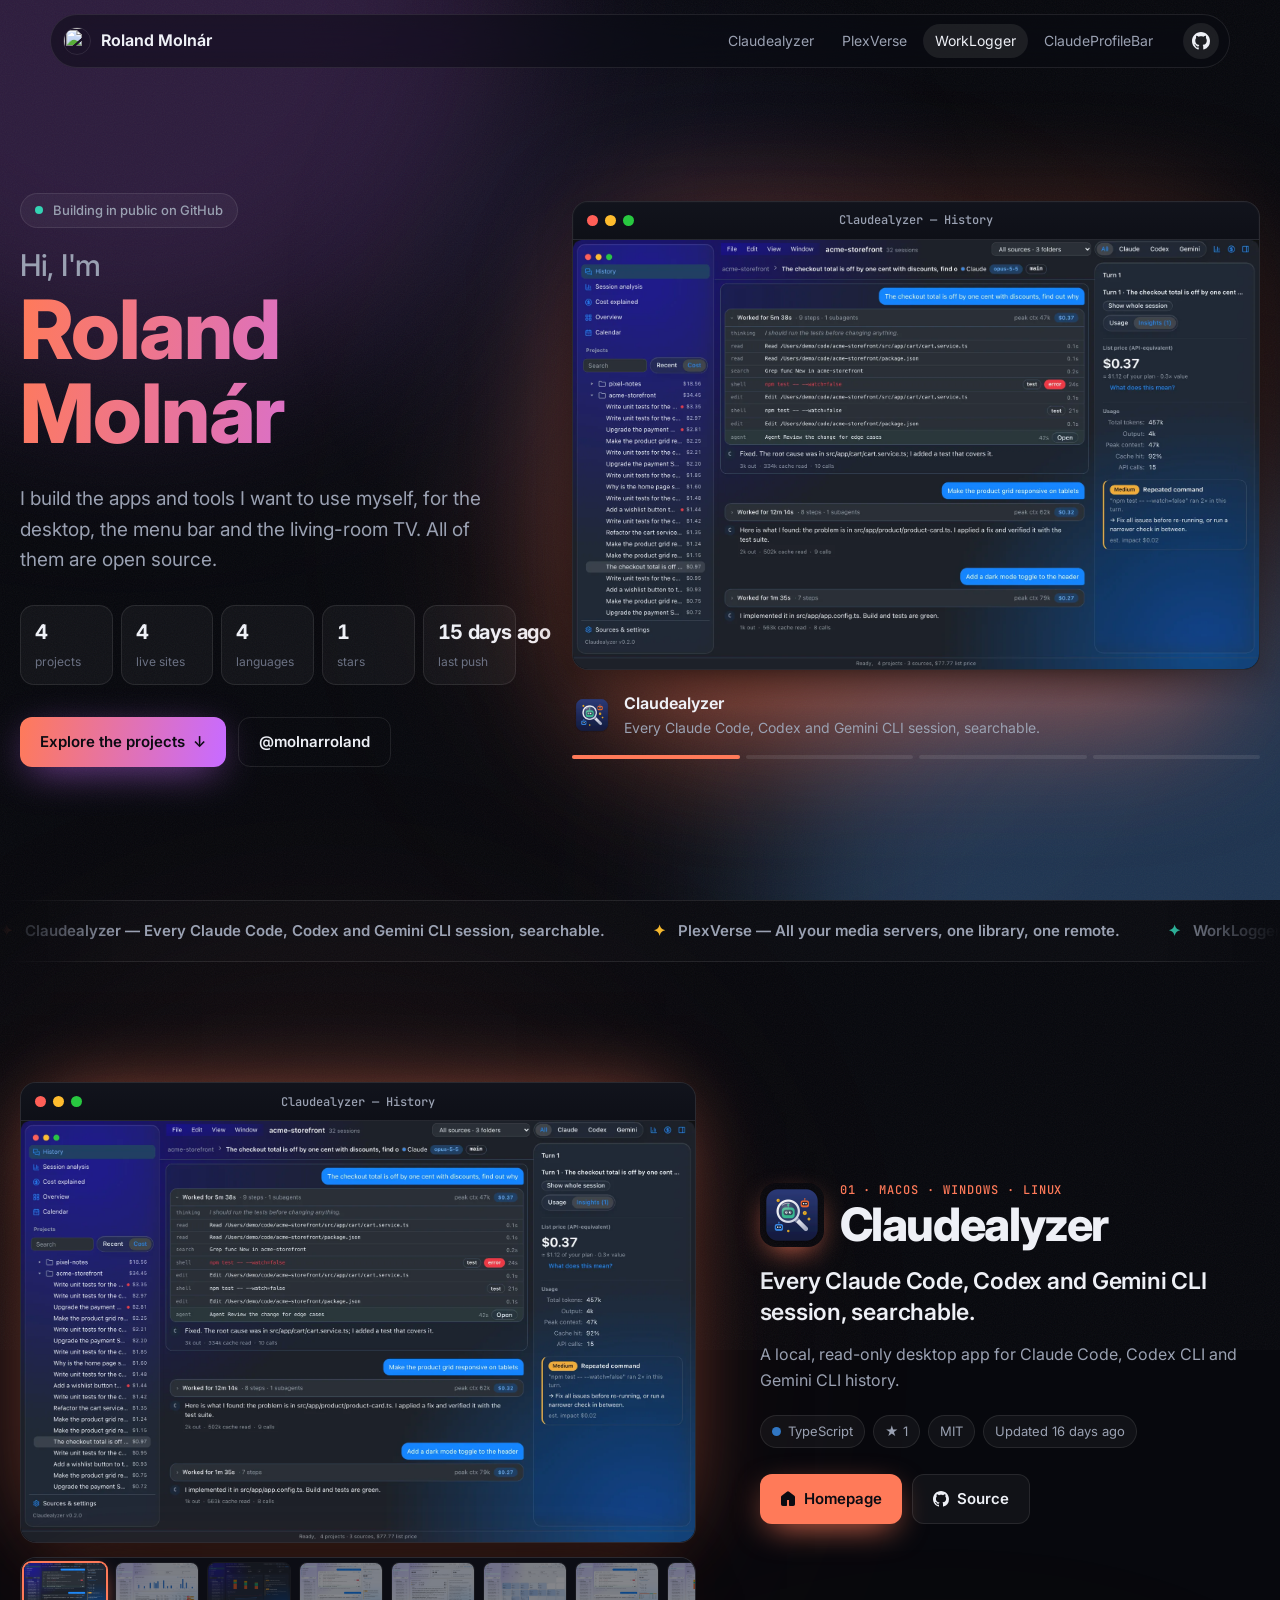
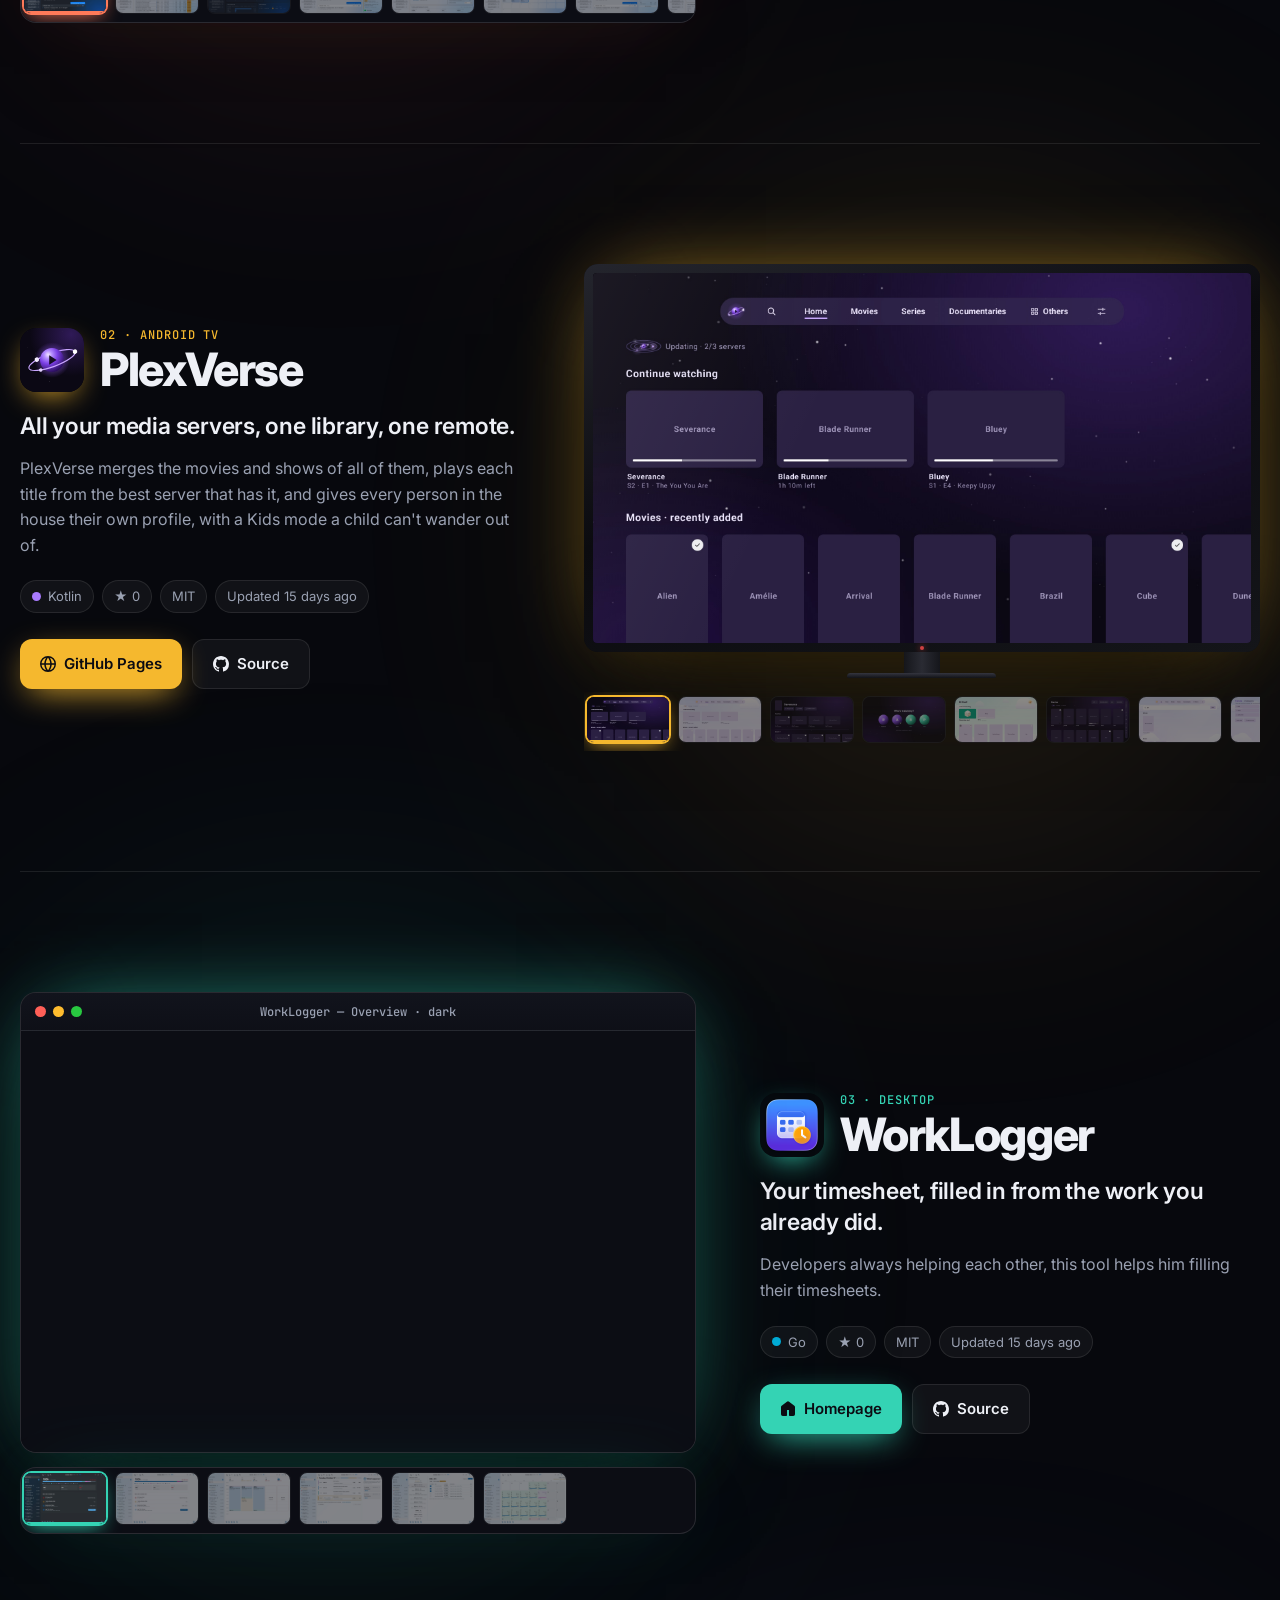
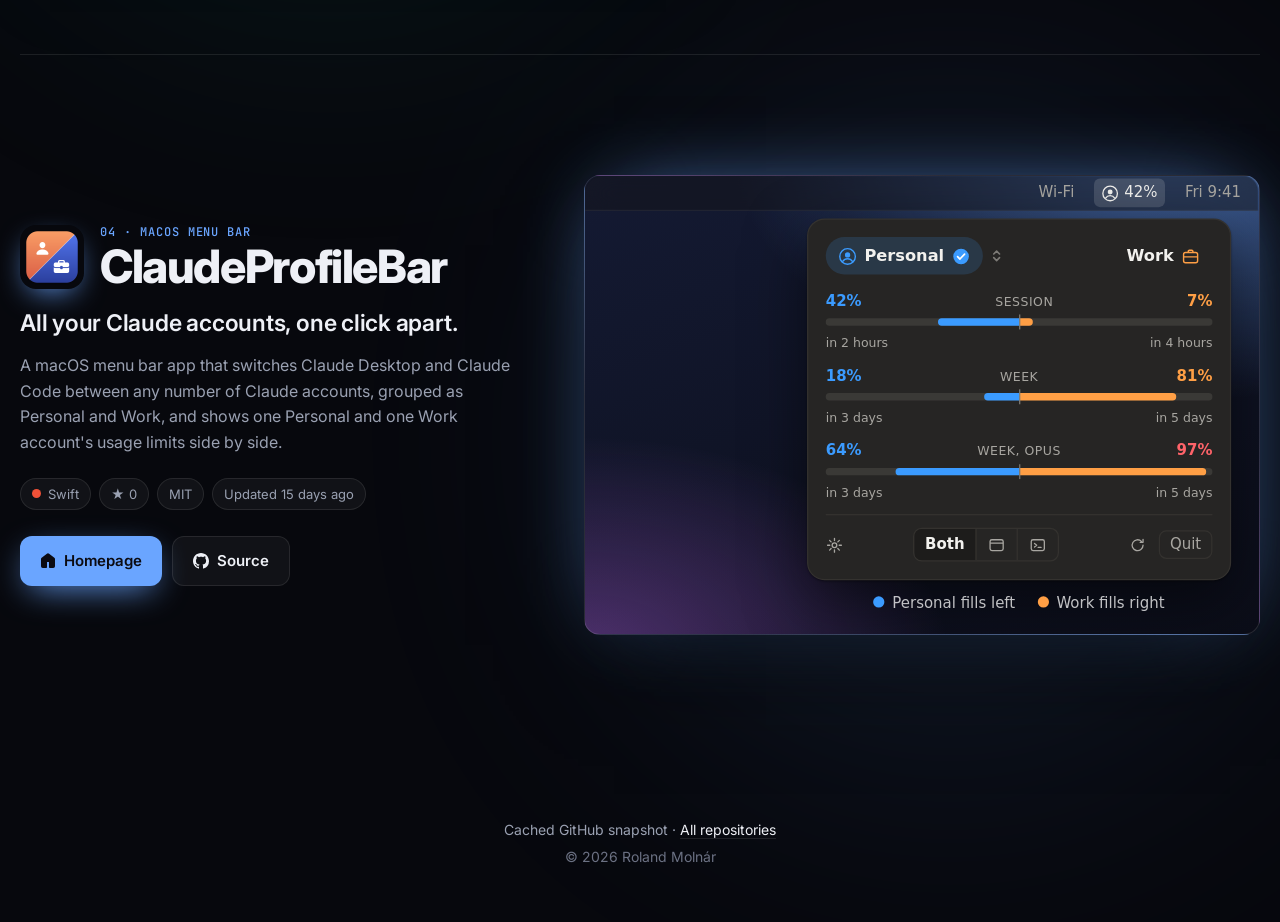
==== commit b621bec1: "Use device frames and a sliding carousel in the showcase PlexVerse is a TV app, so it now shows in a" ====
--- a/index.html
+++ b/index.html
@@ -13,6 +13,19 @@
   <link rel="stylesheet" href="assets/style.css">
 </head>
 <body>
+  <!-- Icons for the Claude Profile Bar panel mock-up -->
+  <svg width="0" height="0" style="position:absolute" aria-hidden="true">
+    <defs>
+      <symbol id="i-person" viewBox="0 0 24 24"><circle cx="12" cy="12" r="10" fill="none" stroke="currentColor" stroke-width="1.8"/><circle cx="12" cy="10" r="3.4" fill="currentColor"/><path d="M5.8 18.4c1.4-2.3 3.6-3.5 6.2-3.5s4.8 1.2 6.2 3.5" fill="none" stroke="currentColor" stroke-width="1.8" stroke-linecap="round"/></symbol>
+      <symbol id="i-briefcase" viewBox="0 0 24 24"><rect x="3" y="7" width="18" height="13" rx="2.5" fill="none" stroke="currentColor" stroke-width="1.8"/><path d="M9 7V5.5A1.5 1.5 0 0 1 10.5 4h3A1.5 1.5 0 0 1 15 5.5V7M3 12.5h18" fill="none" stroke="currentColor" stroke-width="1.8"/></symbol>
+      <symbol id="i-check" viewBox="0 0 24 24"><circle cx="12" cy="12" r="10" fill="currentColor"/><path d="m7.5 12.3 3 3 6-6.3" fill="none" stroke="#fff" stroke-width="2.2" stroke-linecap="round" stroke-linejoin="round"/></symbol>
+      <symbol id="i-chevrons" viewBox="0 0 24 24"><path d="m8 9.5 4-4 4 4M8 14.5l4 4 4-4" fill="none" stroke="currentColor" stroke-width="2.2" stroke-linecap="round" stroke-linejoin="round"/></symbol>
+      <symbol id="i-gear" viewBox="0 0 24 24"><circle cx="12" cy="12" r="3.2" fill="none" stroke="currentColor" stroke-width="1.8"/><path d="M12 2.5v3M12 18.5v3M2.5 12h3M18.5 12h3M5.3 5.3l2.1 2.1M16.6 16.6l2.1 2.1M5.3 18.7l2.1-2.1M16.6 7.4l2.1-2.1" stroke="currentColor" stroke-width="1.8" stroke-linecap="round"/></symbol>
+      <symbol id="i-window" viewBox="0 0 24 24"><rect x="3" y="4.5" width="18" height="15" rx="2.5" fill="none" stroke="currentColor" stroke-width="1.8"/><path d="M3 9h18" stroke="currentColor" stroke-width="1.8"/></symbol>
+      <symbol id="i-terminal" viewBox="0 0 24 24"><rect x="3" y="4.5" width="18" height="15" rx="2.5" fill="none" stroke="currentColor" stroke-width="1.8"/><path d="m7.5 9.5 3 2.5-3 2.5M12.5 15h4" fill="none" stroke="currentColor" stroke-width="1.8" stroke-linecap="round" stroke-linejoin="round"/></symbol>
+      <symbol id="i-refresh" viewBox="0 0 24 24"><path d="M19.5 12a7.5 7.5 0 1 1-2.2-5.3M19.5 4v4h-4" fill="none" stroke="currentColor" stroke-width="1.8" stroke-linecap="round" stroke-linejoin="round"/></symbol>
+    </defs>
+  </svg>
   <div class="aurora" aria-hidden="true"><i></i><i></i><i></i></div>
   <div class="grain" aria-hidden="true"></div>
   <div class="spotlight" aria-hidden="true"></div>
@@ -45,12 +58,8 @@
 
     <div class="hero-stage reveal" id="hero-stage">
       <div class="stage-glow" id="stage-glow"></div>
-      <div class="window tilt" id="hero-window">
-        <div class="window-bar">
-          <span class="lights"><i></i><i></i><i></i></span>
-          <span class="window-title" id="hero-title">Loading…</span>
-        </div>
-        <div class="fader kenburns" id="hero-fader" role="img" aria-label="Screenshots of Roland's apps"></div>
+      <div class="hero-viewport tilt" id="hero-viewport">
+        <div id="hero-carousel" role="region" aria-roledescription="carousel" aria-label="Screenshots of Roland's apps"></div>
       </div>
       <div class="hero-caption" id="hero-caption"></div>
       <div class="hero-bars" id="hero-bars"></div>
@@ -75,7 +84,7 @@
     <button class="lb-close" id="lb-close" aria-label="Close">×</button>
     <button class="lb-nav lb-prev" id="lb-prev" aria-label="Previous screenshot">‹</button>
     <figure>
-      <div class="fader" id="lb-fader"></div>
+      <div class="lb-view"><div id="lb-carousel"></div></div>
       <figcaption id="lb-caption"></figcaption>
     </figure>
     <button class="lb-nav lb-next" id="lb-next" aria-label="Next screenshot">›</button>
--- a/assets/style.css
+++ b/assets/style.css
@@ -16,6 +16,8 @@
   --radius: 18px;
   --ease: cubic-bezier(.22, .9, .24, 1);
   --fade: 1.4s;
+  --slide: .9s;
+  --slide-ease: cubic-bezier(.7, 0, .25, 1);
   color-scheme: dark;
 }
 
@@ -126,7 +128,7 @@
 .btn-ghost { background: transparent; }
 
 /* Hero stage */
-.hero-stage { position: relative; perspective: 1400px; }
+.hero-stage { position: relative; perspective: 1400px; container-type: inline-size; }
 .stage-glow {
   position: absolute; inset: 8% 6%; border-radius: 40px; filter: blur(70px); opacity: .55;
   background: var(--stage-accent, var(--accent)); transition: background var(--fade) ease;
@@ -135,9 +137,20 @@
   position: relative; border-radius: 16px; overflow: hidden;
   background: #0c0d14; border: 1px solid rgba(255, 255, 255, .12);
   box-shadow: 0 40px 120px -30px rgba(0, 0, 0, .9), 0 0 0 1px rgba(255, 255, 255, .03) inset;
-  transform-style: preserve-3d; transition: transform .6s var(--ease);
-  will-change: transform;
-}
+}
+.tilt, .device { transform-style: preserve-3d; transition: transform .6s var(--ease); will-change: transform; }
+/* Same height as a 16:10 window with its title bar, so every device fits. */
+.hero-viewport { position: relative; height: calc(62.5cqw + 38px); }
+/* The carousel overhangs the viewport so device shadows aren't clipped. */
+#hero-carousel {
+  inset: -36px;
+  --edge: linear-gradient(90deg, transparent, #000 36px, #000 calc(100% - 36px), transparent);
+  mask-image: var(--edge), linear-gradient(transparent, #000 36px, #000 calc(100% - 36px), transparent);
+  mask-composite: intersect;
+}
+.scene { position: absolute; inset: 36px; display: grid; place-items: center; }
+.scene > * { width: 100%; }
+.scene > .tv { width: 86%; }
 .window-bar {
   position: relative; display: flex; align-items: center; height: 38px; padding: 0 14px;
   background: linear-gradient(#16182290, #10111990); border-bottom: 1px solid var(--line);
@@ -173,22 +186,114 @@
 @keyframes fill { to { transform: scaleX(1); } }
 @keyframes rise { from { opacity: 0; transform: translateY(10px); } to { opacity: 1; transform: none; } }
 
-/* ---------- Crossfader ---------- */
-.fader { position: relative; aspect-ratio: 16 / 10; overflow: hidden; background: #0c0d14; }
-.fader img {
+/* ---------- Carousel ---------- */
+.carousel { position: absolute; inset: 0; overflow: hidden; touch-action: pan-y; user-select: none; }
+.carousel .slide {
+  position: absolute; inset: 0; transform: translateX(100%); visibility: hidden;
+  transition: transform var(--slide) var(--slide-ease), visibility 0s var(--slide);
+}
+.carousel .slide.on { transform: none; visibility: visible; transition: transform var(--slide) var(--slide-ease), visibility 0s; }
+.screen, .tv-screen { position: relative; aspect-ratio: 16 / 10; overflow: hidden; background: #0c0d14; }
+.screen > img, .tv-screen > img, .carousel .slide > img {
   position: absolute; inset: 0; width: 100%; height: 100%; object-fit: cover; object-position: top center;
-  opacity: 0; transform: scale(1.02);
-  transition: opacity var(--fade) ease, transform var(--fade) var(--ease), filter var(--fade) ease;
-  filter: blur(6px) saturate(1.2);
-}
-.fader img.on { opacity: 1; transform: scale(1); filter: none; z-index: 1; }
-.fader.kenburns img { transform-origin: 50% 0; }
-.fader.kenburns img.on { animation: kenburns 9s ease-out forwards; }
-@keyframes kenburns {
-  from { transform: scale(1); }
-  to { transform: scale(1.05); }
-}
-.fader.zoomable { cursor: zoom-in; }
+  -webkit-user-drag: none;
+}
+.zoomable { cursor: zoom-in; }
+
+/* ---------- TV frame ---------- */
+.tv-bezel {
+  position: relative; padding: 1.3%; border-radius: 14px;
+  background: linear-gradient(160deg, #24252d, #0b0b0f 45%, #141519);
+  box-shadow: 0 0 0 1px rgba(255, 255, 255, .1), inset 0 1px 0 rgba(255, 255, 255, .08), 0 40px 110px -30px rgba(0, 0, 0, .95);
+}
+.tv-bezel::after { /* power LED */
+  content: ""; position: absolute; left: 50%; bottom: .45%; width: 4px; height: 4px; margin-left: -2px;
+  border-radius: 50%; background: #ff4d4d; box-shadow: 0 0 6px #ff4d4d; opacity: .8;
+}
+.tv-screen { aspect-ratio: 16 / 9; border-radius: 4px; background: #000; }
+.tv-screen::after { /* glass glare */
+  content: ""; position: absolute; inset: 0; z-index: 2; pointer-events: none;
+  background: linear-gradient(115deg, rgba(255, 255, 255, .07), transparent 35%);
+}
+.tv-stand { position: relative; width: 22%; height: clamp(14px, 3.4cqw, 26px); margin: 0 auto; }
+.tv-stand::before {
+  content: ""; position: absolute; left: 38%; right: 38%; top: 0; bottom: 4px;
+  background: linear-gradient(90deg, #15161b, #2a2b33, #15161b);
+}
+.tv-stand::after {
+  content: ""; position: absolute; left: 0; right: 0; bottom: 0; height: 5px; border-radius: 5px 5px 2px 2px;
+  background: linear-gradient(#34353f, #121318); box-shadow: 0 10px 24px -6px rgba(0, 0, 0, .9);
+}
+
+/* ---------- Menu bar desk + Claude Profile Bar panel ----------
+   The panel is the hero mock-up from ClaudeProfileBar's homepage (dark theme),
+   drawn at a fixed 540x368 design size and scaled to fit via --k. */
+.desk {
+  position: relative; width: 100%; aspect-ratio: 540 / 368; overflow: hidden; border-radius: 16px;
+  border: 1px solid rgba(255, 255, 255, .12);
+  background:
+    radial-gradient(110% 90% at 88% -5%, color-mix(in srgb, var(--pa, var(--accent)) 55%, transparent), transparent 60%),
+    radial-gradient(90% 80% at 0% 105%, rgba(200, 107, 255, .35), transparent 60%),
+    linear-gradient(160deg, #141a33, #0b0d18);
+  box-shadow: 0 40px 120px -30px rgba(0, 0, 0, .9);
+}
+.desk-inner { position: absolute; left: 0; top: 0; width: 540px; height: 368px; transform: scale(var(--k, 1)); transform-origin: 0 0; }
+.cpb {
+  --surface: #262524; --text: #f2f1ee; --muted: #a8a6a1; --faint: #7d7b77; --line: #34322f; --track: #3a3936;
+  --bg-alt: #1d1c1b; --personal: #3b9bff; --work: #ff9f45; --red: #ff6369;
+  color: var(--text); font: 13px/1.55 -apple-system, BlinkMacSystemFont, "SF Pro Text", "Segoe UI", system-ui, sans-serif;
+}
+.cpb svg { width: 14px; height: 14px; display: block; }
+.cpb .menubar {
+  height: 28px; display: flex; justify-content: flex-end; align-items: center; gap: 16px; padding: 0 14px;
+  background: rgba(20, 20, 24, .5); backdrop-filter: blur(12px); border-bottom: 1px solid rgba(255, 255, 255, .06);
+  font-size: 12px; color: var(--muted);
+}
+.cpb .menubar .item {
+  display: inline-flex; align-items: center; gap: 4px; color: var(--text); font-weight: 500; font-variant-numeric: tabular-nums;
+  padding: 2px 6px; border-radius: 5px; background: rgba(255, 255, 255, .14);
+}
+.cpb .panel {
+  position: absolute; top: 34px; right: 22px; width: 340px; padding: 14px;
+  background: var(--surface); border: 1px solid var(--line); border-radius: 14px;
+  box-shadow: 0 1px 2px rgba(0, 0, 0, .4), 0 16px 48px rgba(0, 0, 0, .5);
+}
+.cpb .p-head { display: flex; justify-content: space-between; align-items: center; margin-bottom: 12px; }
+.cpb .side { display: flex; align-items: center; gap: 1px; }
+.cpb .pill { display: inline-flex; align-items: center; gap: 6px; padding: 5px 10px; border-radius: 99px; font-weight: 600; }
+.cpb .pill svg { width: 15px; height: 15px; }
+.cpb .pill.personal svg { color: var(--personal); }
+.cpb .pill.work svg { color: var(--work); }
+.cpb .pill.active.personal { background: color-mix(in srgb, var(--personal) 16%, transparent); }
+.cpb .chev { color: var(--faint); width: 20px; height: 20px; padding: 3px; }
+.cpb .bar { margin-bottom: 10px; }
+.cpb .nums { display: flex; justify-content: space-between; align-items: baseline; }
+.cpb .pct { font-weight: 600; font-size: 12px; font-variant-numeric: tabular-nums; }
+.cpb .pct.p { color: var(--personal); }
+.cpb .pct.w { color: var(--work); }
+.cpb .pct.hot { color: var(--red); }
+.cpb .label { font-size: 10px; letter-spacing: .04em; color: var(--muted); }
+.cpb .track { position: relative; height: 6px; margin: 4px 0 6px; background: var(--track); border-radius: 3px; }
+.cpb .track::after { content: ""; position: absolute; left: calc(50% - .5px); top: -3px; width: 1px; height: 12px; background: var(--faint); }
+.cpb .fill { position: absolute; top: 0; height: 100%; }
+.cpb .fill.p { right: 50%; background: var(--personal); border-radius: 3px 0 0 3px; }
+.cpb .fill.w { left: 50%; background: var(--work); border-radius: 0 3px 3px 0; }
+.cpb .resets { display: flex; justify-content: space-between; font-size: 10px; color: var(--muted); }
+.cpb .p-foot {
+  display: flex; align-items: center; justify-content: space-between; margin-top: 4px; padding-top: 10px;
+  border-top: 1px solid var(--line); font-size: 12px; color: var(--muted);
+}
+.cpb .seg { display: inline-flex; border: 1px solid var(--line); border-radius: 7px; overflow: hidden; }
+.cpb .seg span { display: inline-flex; align-items: center; padding: 3px 9px; }
+.cpb .seg span + span { border-left: 1px solid var(--line); }
+.cpb .seg .on { background: var(--bg-alt); color: var(--text); font-weight: 600; }
+.cpb .right { display: flex; align-items: center; gap: 10px; }
+.cpb .quit { border: 1px solid var(--line); border-radius: 6px; padding: 1px 8px; }
+.cpb .legend {
+  position: absolute; right: 22px; bottom: 16px; width: 340px; display: flex; justify-content: center; gap: 18px;
+  font-size: 12px; color: rgba(255, 255, 255, .75);
+}
+.cpb .dot { display: inline-block; width: 9px; height: 9px; border-radius: 50%; margin-right: 6px; }
 
 /* ---------- Marquee ---------- */
 .marquee {
@@ -221,13 +326,14 @@
 .project:nth-child(even)::before { left: auto; right: 0; }
 .project + .project { border-top: 1px solid var(--line); }
 
-.p-media { position: relative; }
-.p-media .window { box-shadow: 0 40px 100px -30px rgba(0, 0, 0, .95), 0 0 80px -30px var(--pa); }
+.p-media { position: relative; perspective: 1400px; }
+.p-media :is(.window, .tv-bezel, .desk) { box-shadow: 0 40px 100px -30px rgba(0, 0, 0, .95), 0 0 80px -30px var(--pa); }
 .p-thumbs { display: flex; gap: 8px; margin-top: 14px; overflow-x: auto; padding: 4px 2px 8px; scrollbar-width: thin; }
 .p-thumbs button {
   position: relative; flex: 0 0 auto; width: 84px; aspect-ratio: 16 / 10; padding: 0; border-radius: 8px; overflow: hidden; cursor: pointer;
   border: 1px solid var(--line); background: #0c0d14; opacity: .5; transition: opacity .3s, transform .3s var(--ease), border-color .3s;
 }
+.p-thumbs.tv button { aspect-ratio: 16 / 9; }
 .p-thumbs button img { width: 100%; height: 100%; object-fit: cover; object-position: top; }
 .p-thumbs button:hover { opacity: .85; transform: translateY(-2px); }
 .p-thumbs button.on { opacity: 1; border-color: var(--pa); box-shadow: 0 0 0 1px var(--pa), 0 6px 20px -6px var(--pa); }
@@ -293,11 +399,12 @@
 .lightbox[hidden] { display: none; }
 @keyframes lbIn { from { opacity: 0; } }
 .lightbox figure { margin: 0; grid-column: 2; }
-.lightbox .fader {
+.lb-view {
+  position: relative; aspect-ratio: 16 / 10; overflow: hidden;
   width: min(100%, calc((100vh - 120px) * 1.6)); margin: 0 auto; border-radius: 12px;
-  box-shadow: 0 40px 120px -20px #000; border: 1px solid var(--line);
-}
-.lightbox .fader img { object-fit: contain; object-position: center; }
+  background: #0c0d14; box-shadow: 0 40px 120px -20px #000; border: 1px solid var(--line);
+}
+.lb-view .slide > img { object-fit: contain; object-position: center; }
 .lightbox figcaption { text-align: center; margin-top: 16px; color: var(--muted); font-size: 14px; }
 .lb-nav, .lb-close {
   border: 1px solid var(--line); background: var(--glass-strong); color: var(--text); cursor: pointer;
@@ -334,5 +441,4 @@
 @media (prefers-reduced-motion: reduce) {
   *, *::before, *::after { animation: none !important; transition-duration: .01ms !important; scroll-behavior: auto !important; }
   .reveal { opacity: 1; transform: none; }
-  .fader img { filter: none; }
-}
+}
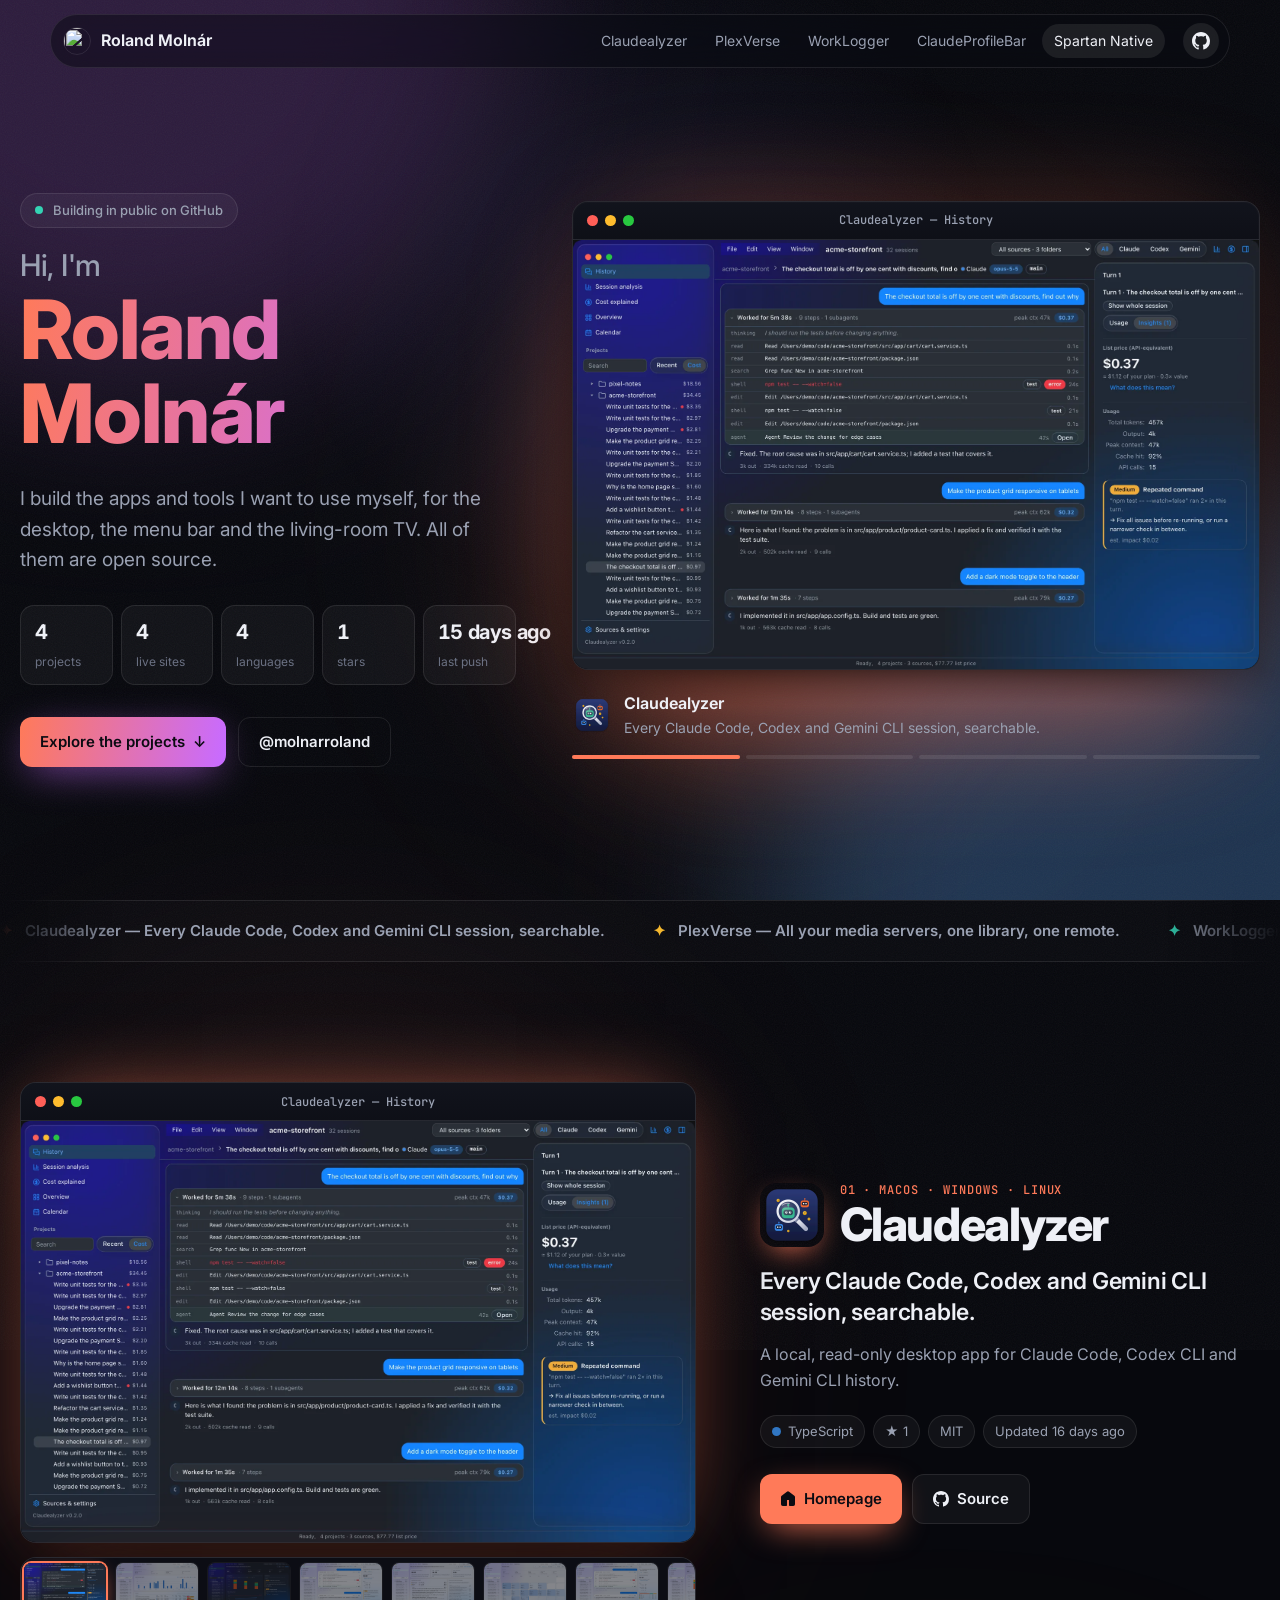
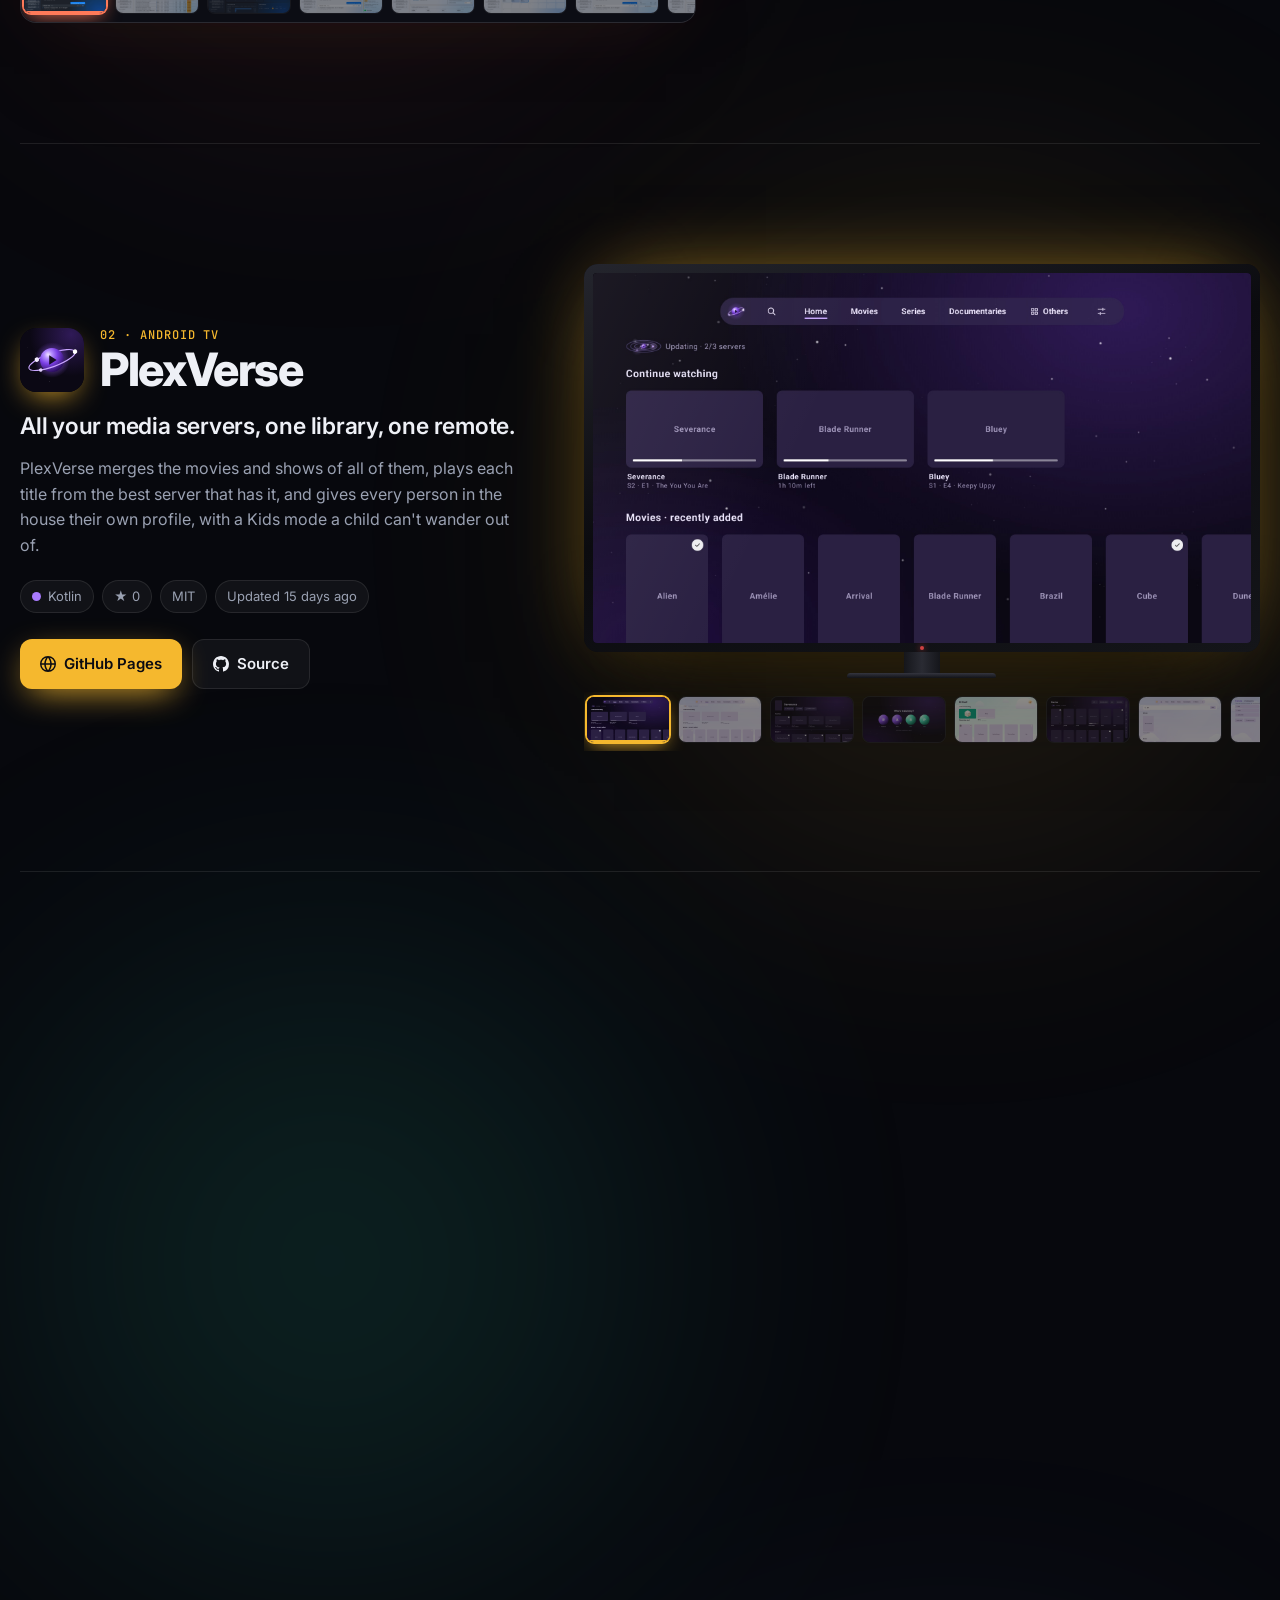
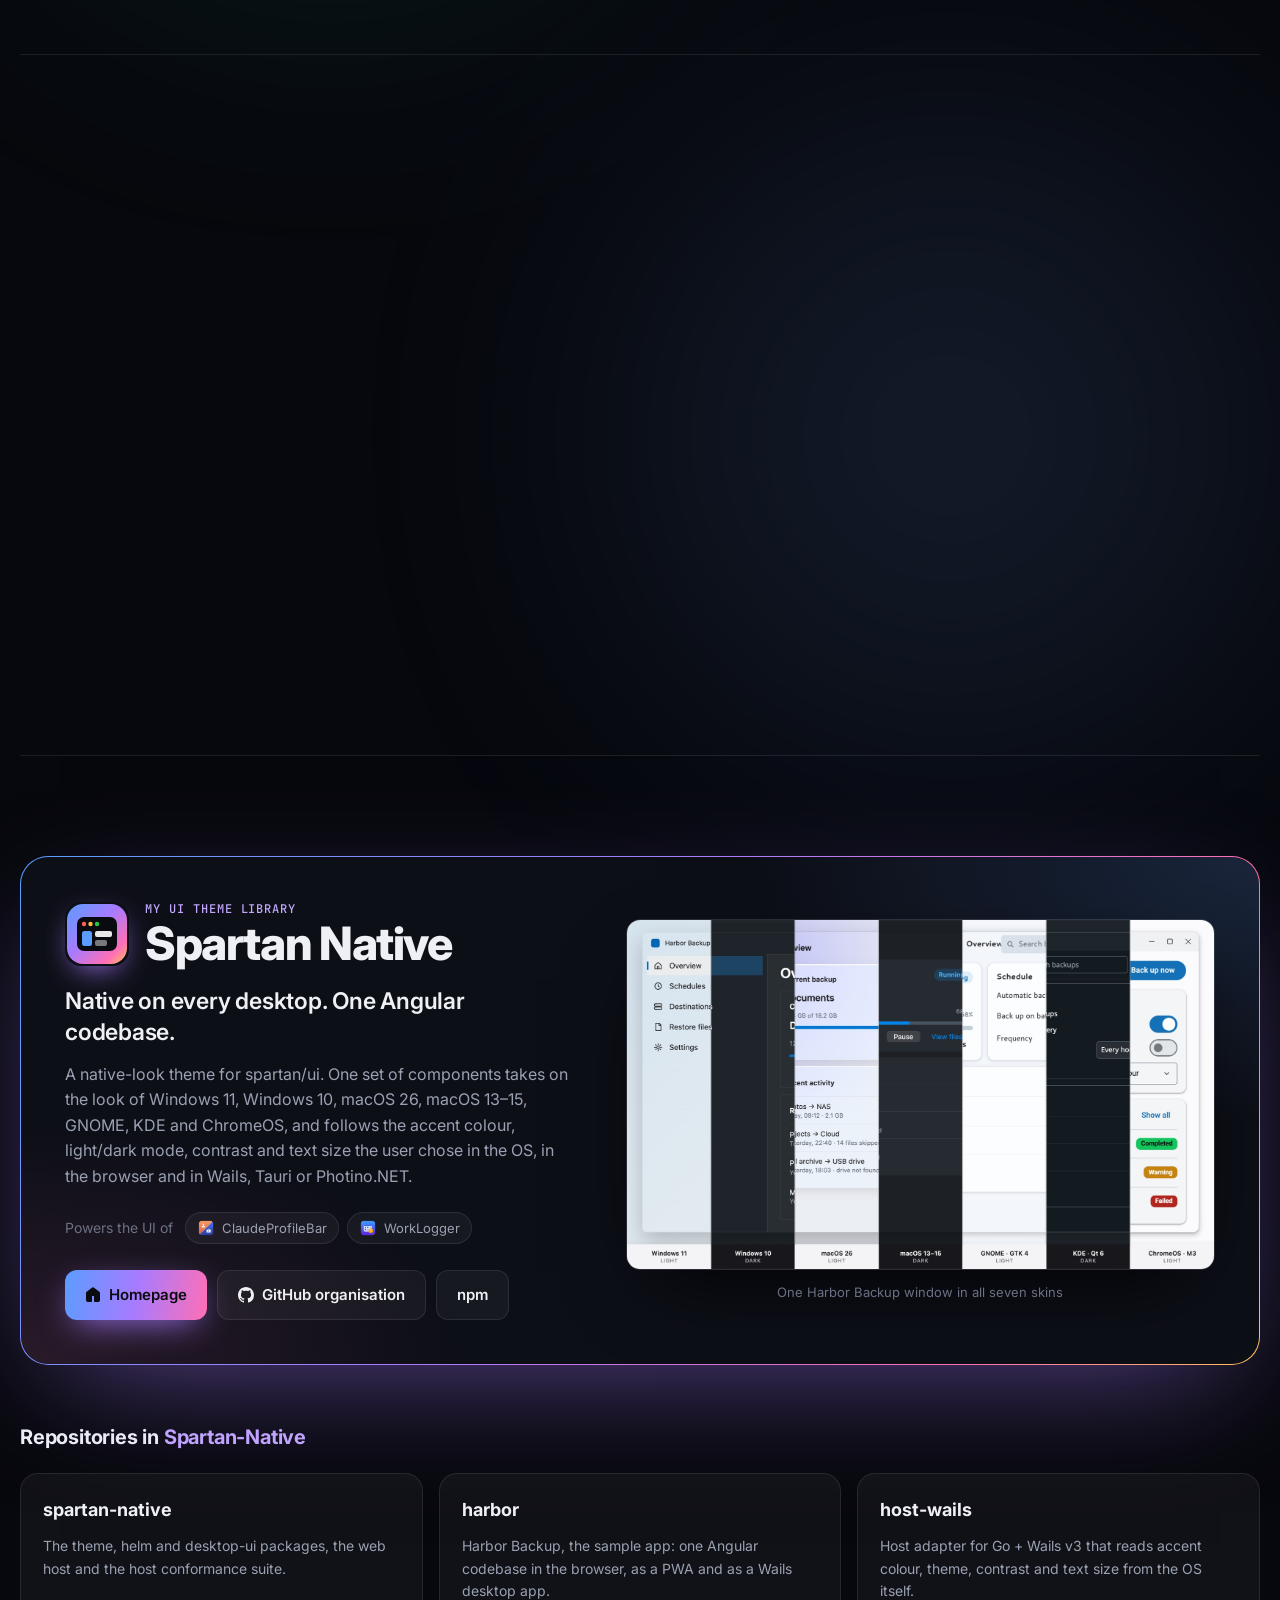
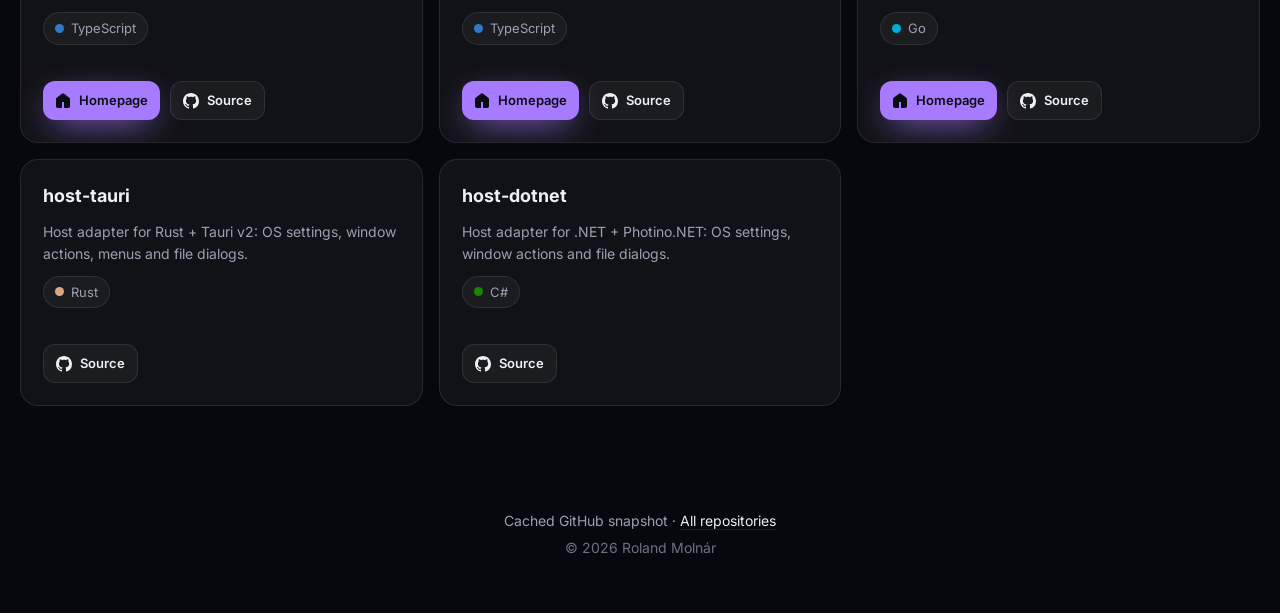
==== commit cf0d7db0: "Add a closing Spartan Native section Mentions the UI theme library ClaudeProfileBar and WorkLogger a" ====
--- a/index.html
+++ b/index.html
@@ -75,6 +75,8 @@
     <div class="more-grid" id="more-grid"></div>
   </section>
 
+  <section class="library" id="spartan-native" hidden></section>
+
   <footer class="footer">
     <p><span id="source"></span> · <a href="https://github.com/molnarroland?tab=repositories">All repositories</a></p>
     <p class="muted">© <span id="year"></span> Roland Molnár</p>
--- a/assets/style.css
+++ b/assets/style.css
@@ -385,6 +385,43 @@
 .mini p { margin: 0; color: var(--muted); font-size: 14px; flex: 1; }
 .mini .p-links .btn { padding: 8px 12px; font-size: 13px; }
 
+/* ---------- Spartan Native ---------- */
+.library {
+  --pa: #a77bff;
+  width: min(1240px, 100% - 40px); margin: 0 auto; padding: 100px 0 40px; border-top: 1px solid var(--line);
+  scroll-margin-top: 40px;
+}
+.lib-card {
+  position: relative; display: grid; grid-template-columns: minmax(0, 1fr) minmax(0, 1.15fr); gap: 48px; align-items: center;
+  padding: 44px; border-radius: 28px; isolation: isolate;
+  background: linear-gradient(var(--bg-2), var(--bg-2)) padding-box,
+    linear-gradient(120deg, #5b9dff, #a77bff 45%, #ff6fb5 80%, #ffc15e) border-box;
+  border: 1px solid transparent;
+  box-shadow: 0 40px 120px -40px rgba(167, 123, 255, .55);
+}
+.lib-card::before {
+  content: ""; position: absolute; inset: 0; z-index: -1; border-radius: inherit; pointer-events: none;
+  background: radial-gradient(70% 90% at 100% 0%, rgba(91, 157, 255, .16), transparent 60%),
+    radial-gradient(60% 80% at 0% 100%, rgba(255, 111, 181, .12), transparent 60%);
+}
+.lib-card .p-icon { box-shadow: 0 10px 30px -10px #a77bff; }
+.lib-card .p-kicker { color: #c3a6ff; }
+.lib-card .p-links .btn-accent { background: linear-gradient(100deg, #5b9dff, #a77bff, #ff6fb5); }
+.lib-used { display: flex; flex-wrap: wrap; align-items: center; gap: 8px; margin-bottom: 26px; font-size: 14px; color: var(--dim); }
+.lib-used span { margin-right: 4px; }
+.chip img { width: 18px; height: 18px; border-radius: 5px; }
+.chip-link { color: var(--text); transition: background .2s, border-color .2s; }
+.chip-link:hover { background: var(--glass-strong); border-color: rgba(255, 255, 255, .2); }
+.lib-shot { margin: 0; }
+.lib-shot img {
+  width: 100%; border-radius: 14px; border: 1px solid rgba(255, 255, 255, .12);
+  box-shadow: 0 30px 80px -30px #000; transition: transform .5s var(--ease);
+}
+.lib-shot:hover img { transform: translateY(-4px) scale(1.01); }
+.lib-shot figcaption { margin-top: 12px; text-align: center; font-size: 13px; color: var(--dim); }
+.lib-sub { margin: 56px 0 20px; font-size: 20px; letter-spacing: -.01em; }
+.lib-sub a { color: #c3a6ff; }
+
 /* ---------- Footer ---------- */
 .footer { text-align: center; padding: 60px 20px 50px; color: var(--muted); font-size: 14px; }
 .footer p { margin: 4px 0; }
@@ -426,11 +463,14 @@
   .hero { grid-template-columns: minmax(0, 1fr); gap: 40px; padding-top: 110px; min-height: 0; }
   .project, .project:nth-child(even) { grid-template-columns: minmax(0, 1fr); gap: 32px; padding: 80px 0; }
   .project:nth-child(even) .p-media { order: 0; }
+  .lib-card { grid-template-columns: minmax(0, 1fr); padding: 28px; gap: 32px; }
+  .lib-shot { order: -1; }
   .nav-links { display: none; }
   .nav-gh { margin-left: auto; }
 }
 @media (max-width: 560px) {
-  .hero, main, .more { width: calc(100% - 32px); }
+  .hero, main, .more, .library { width: calc(100% - 32px); }
+  .lib-card { padding: 20px; border-radius: 22px; }
   .lightbox { grid-template-columns: 1fr; }
   .lb-nav { position: absolute; bottom: 24px; }
   .lb-prev { left: 24px; }
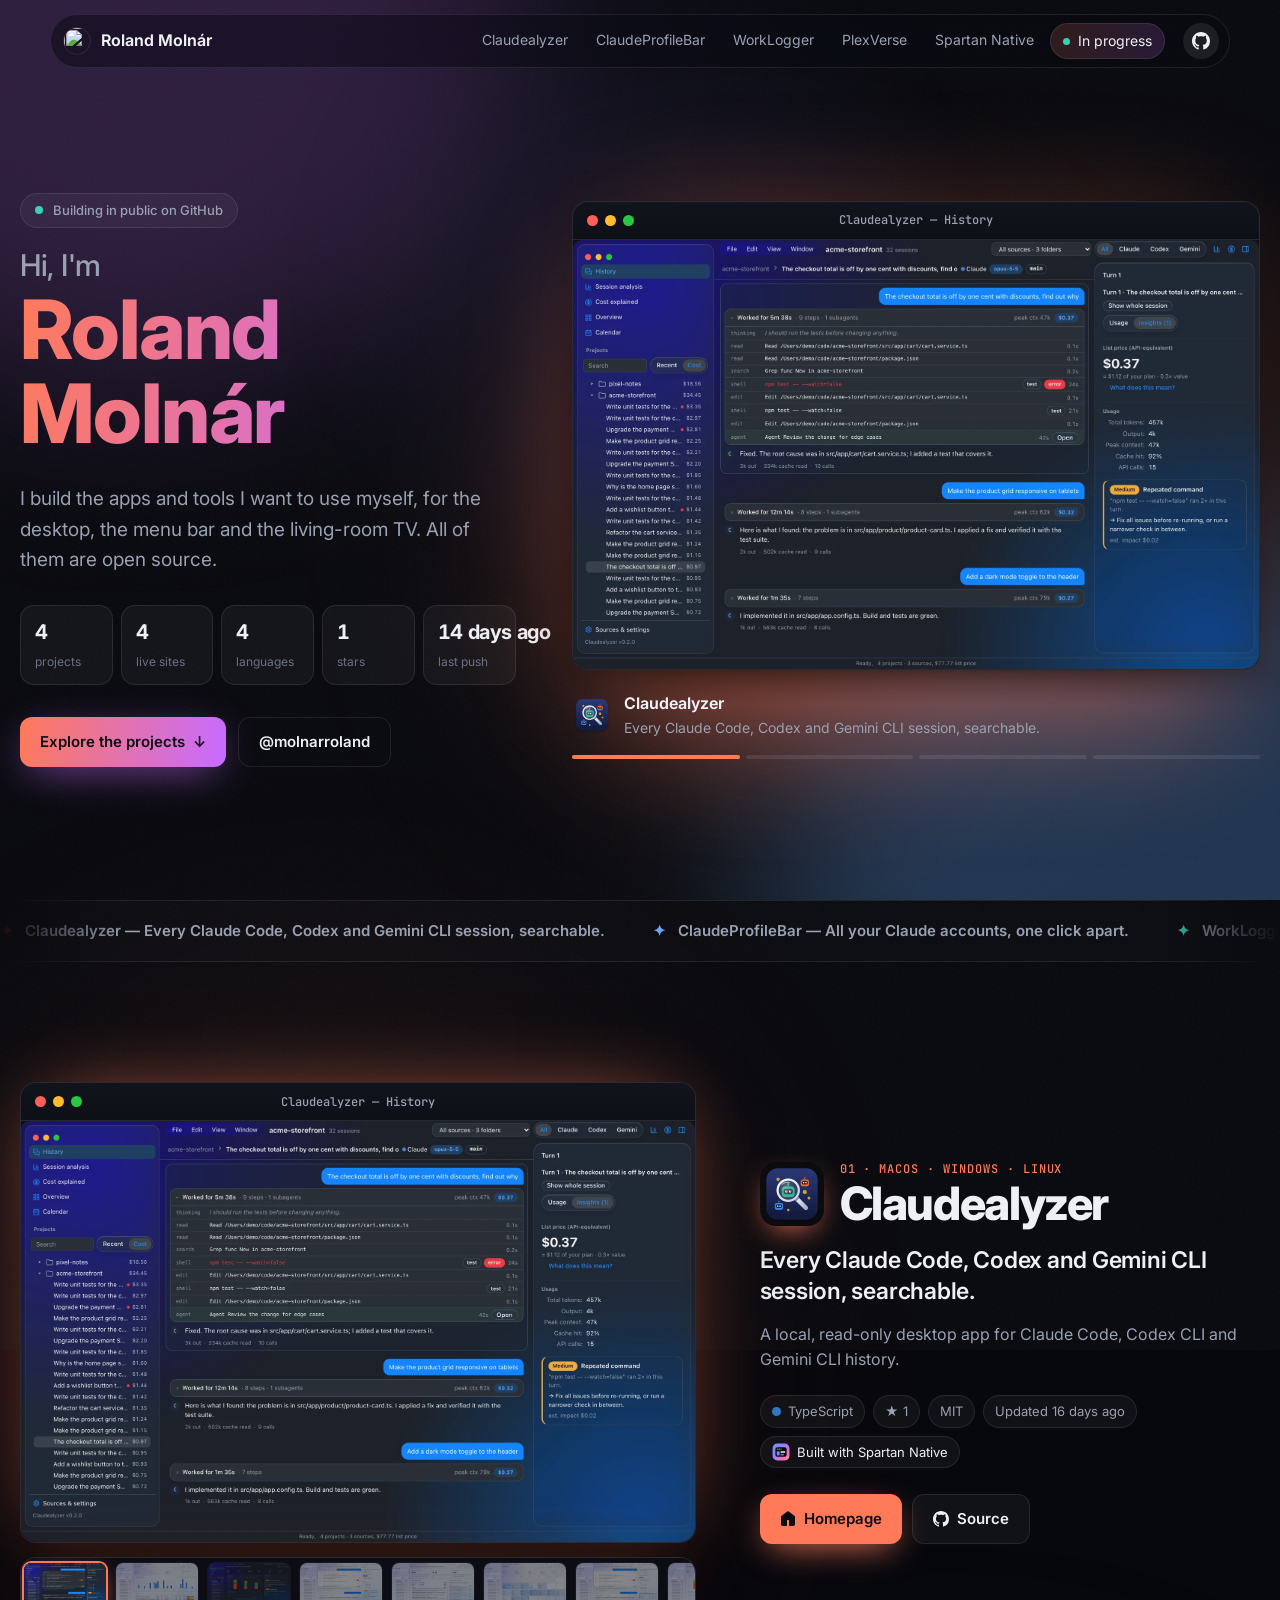
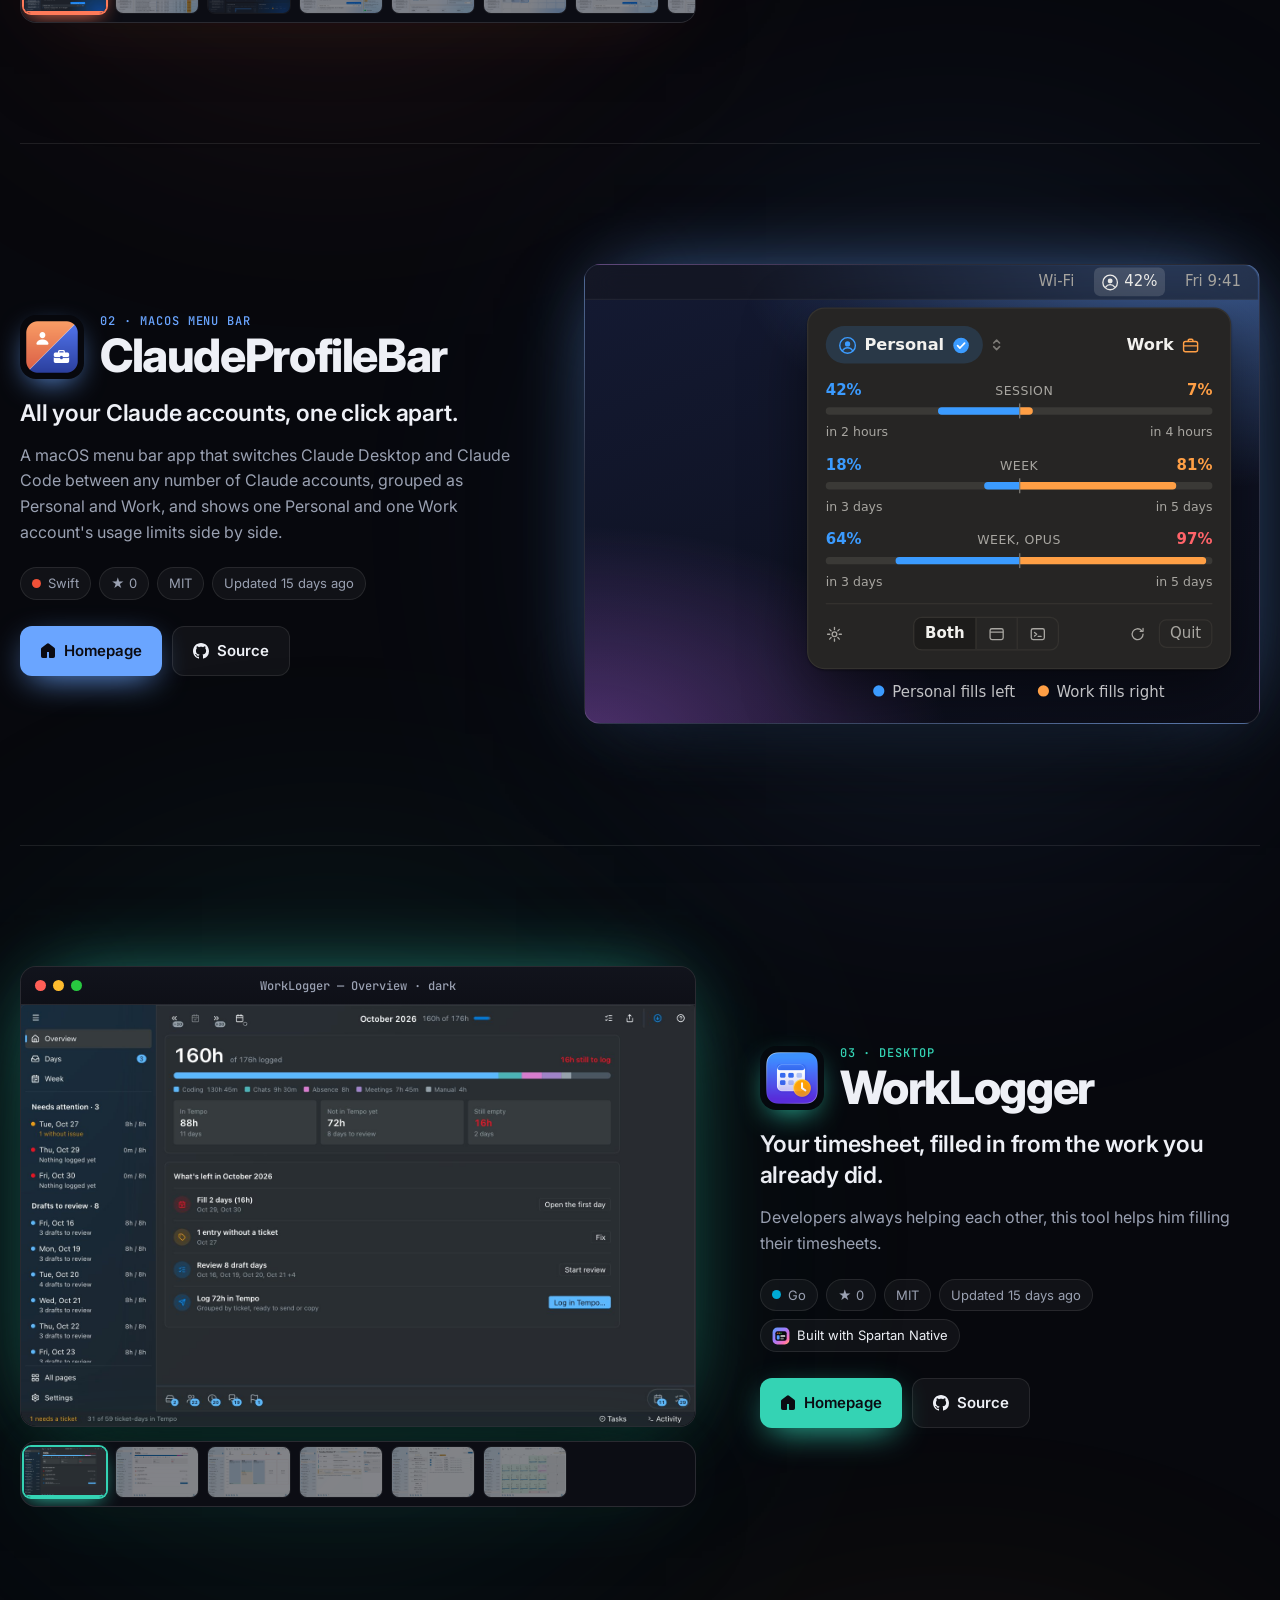
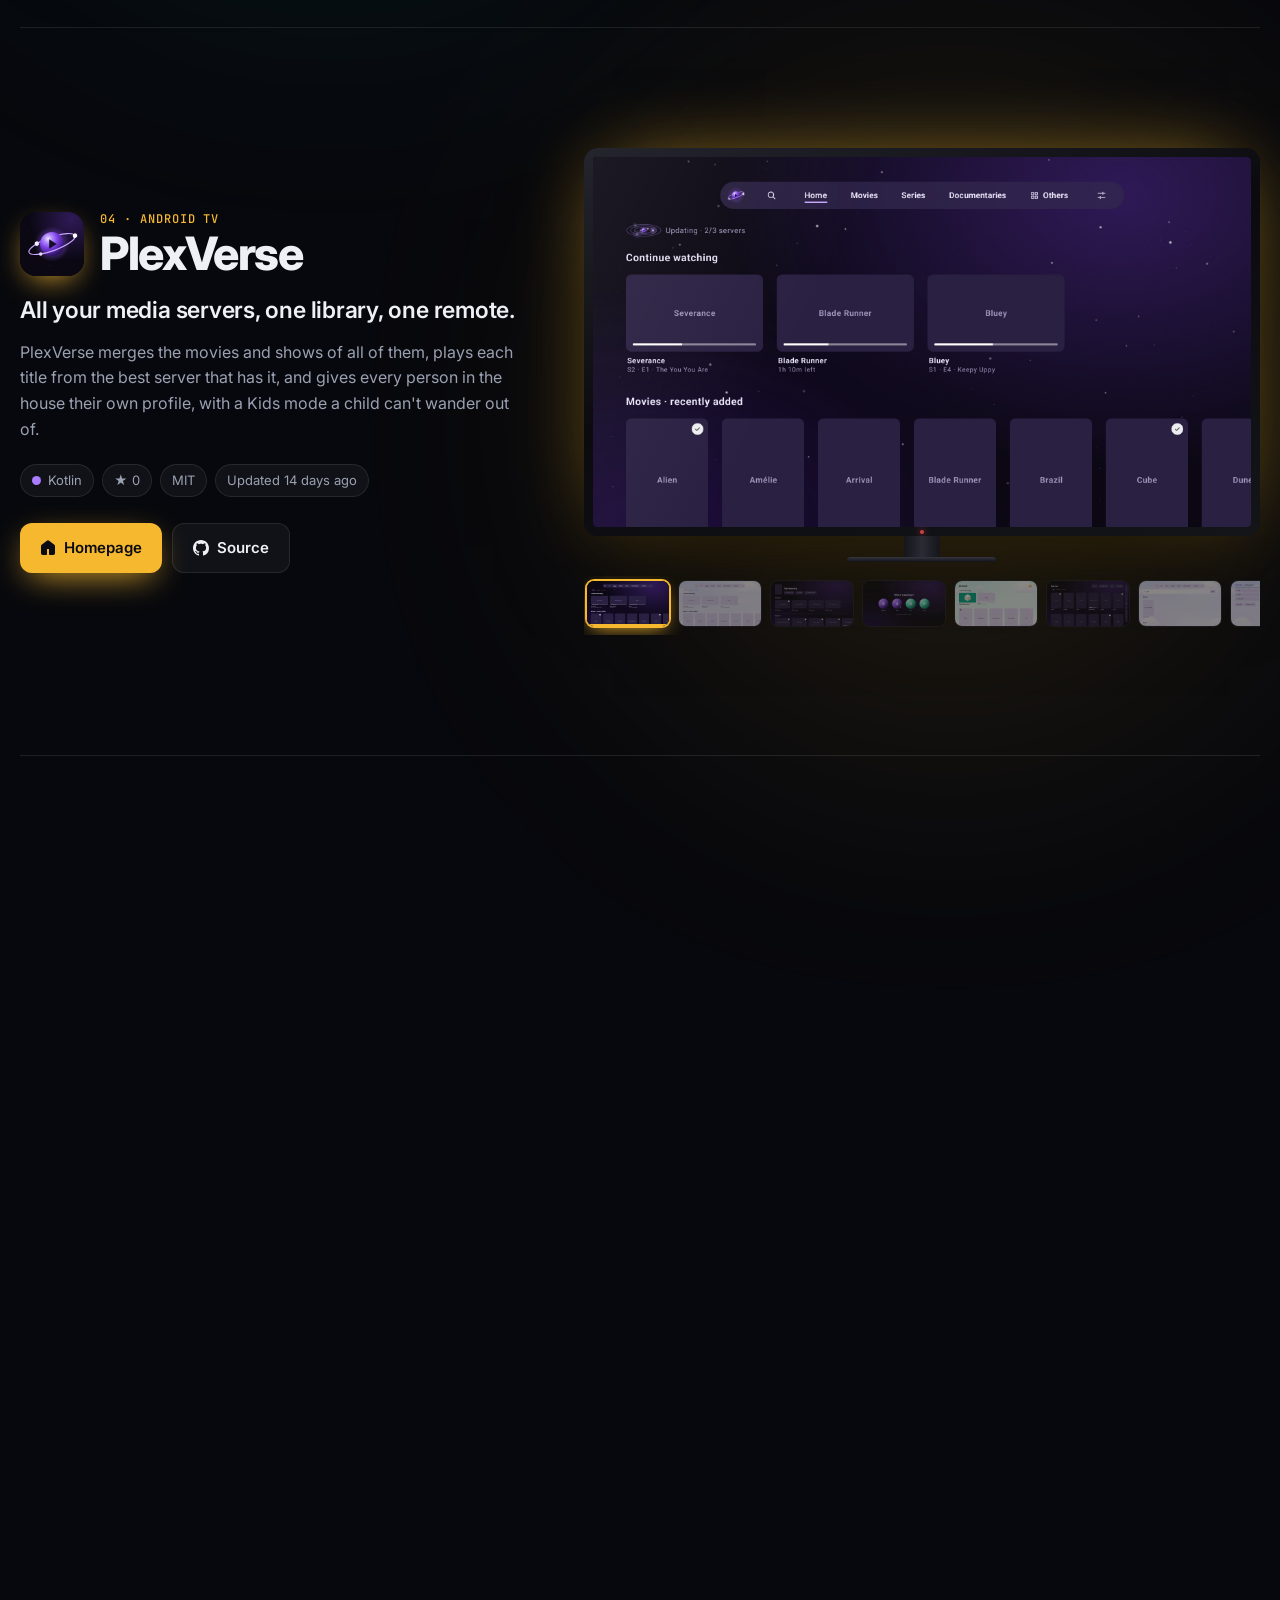
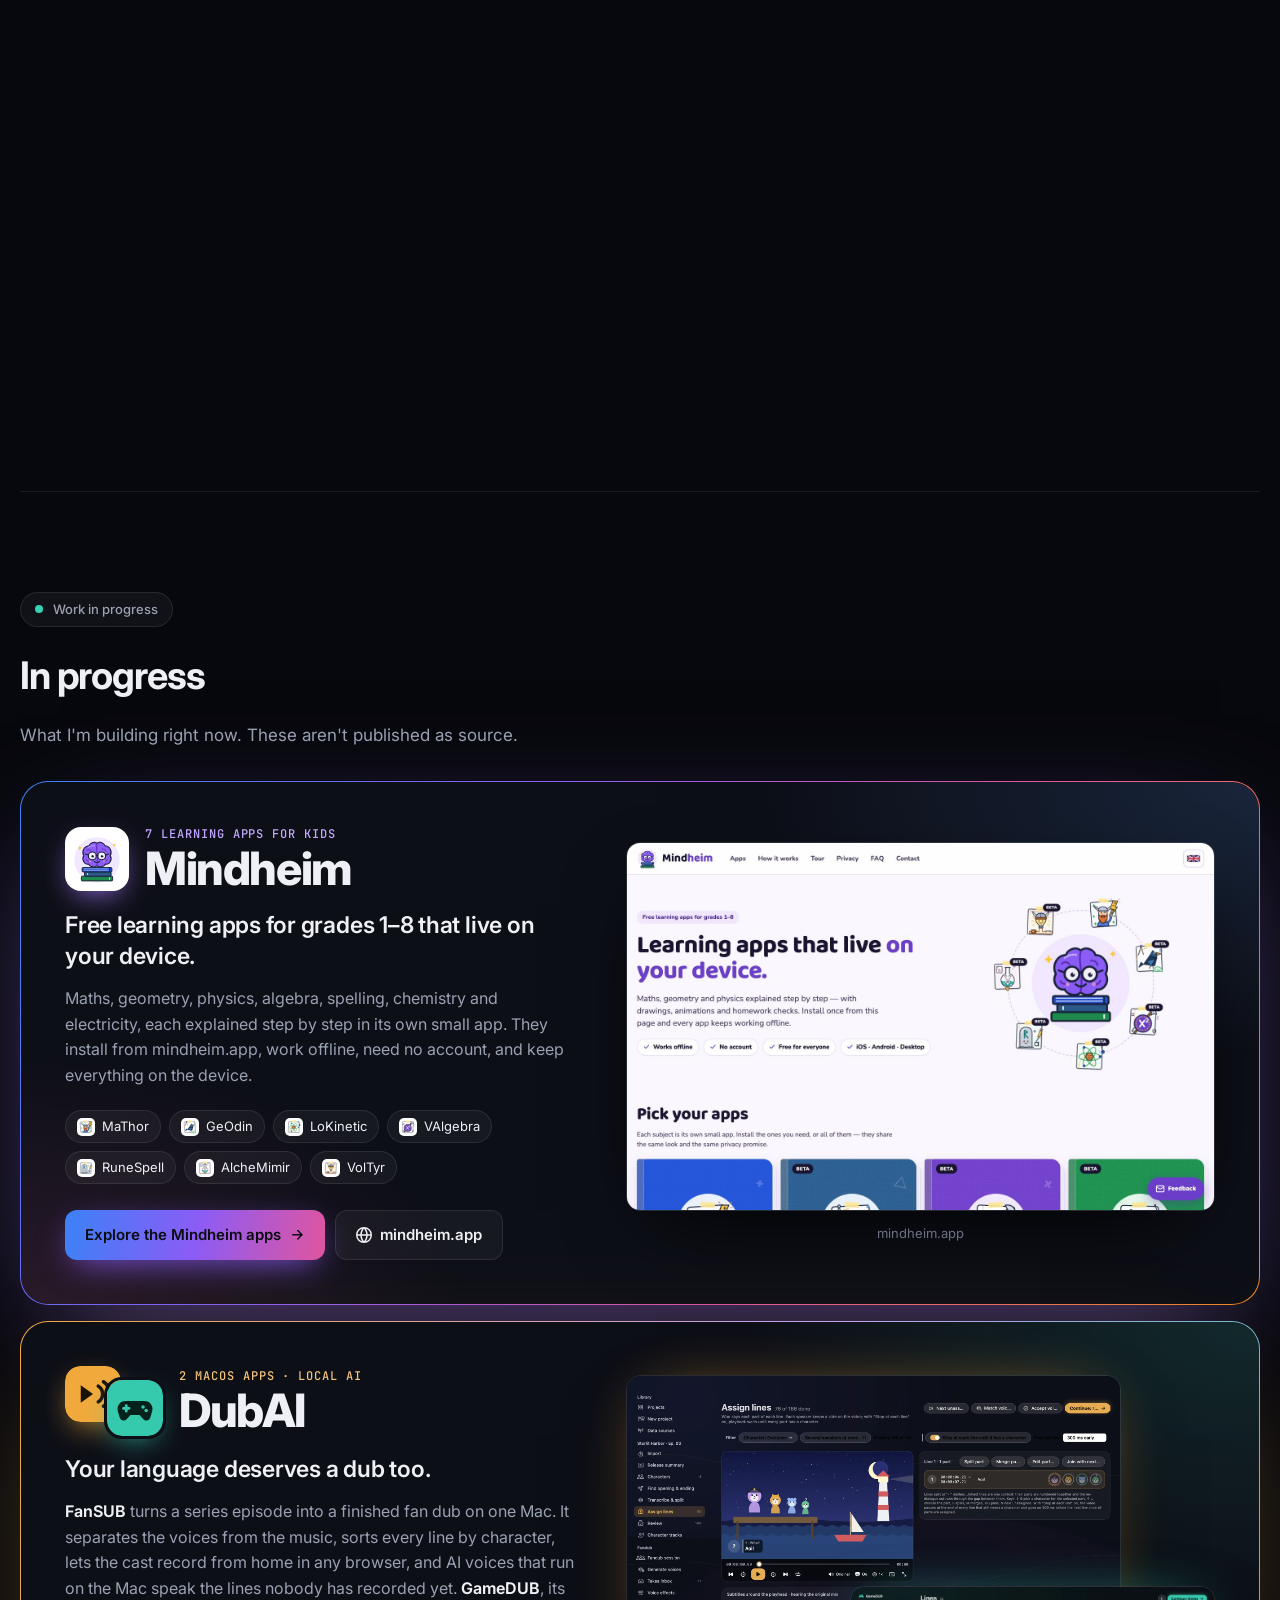
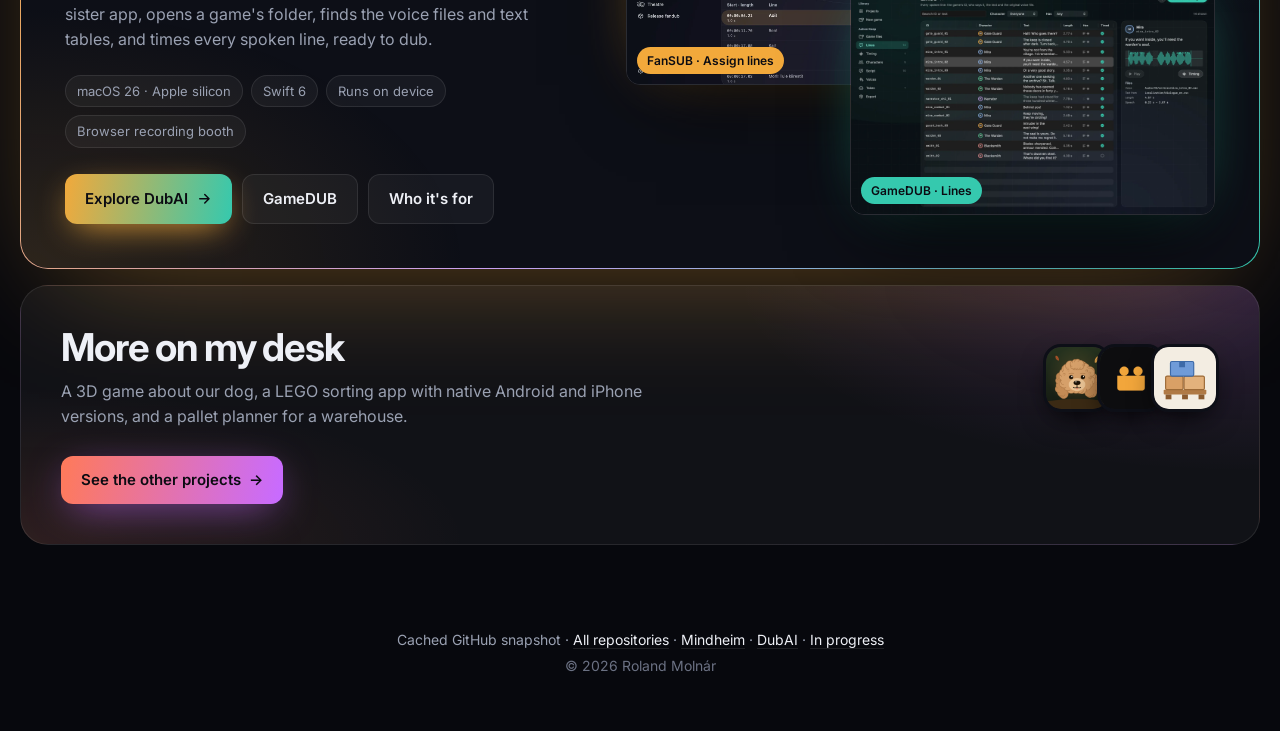
==== commit 5513543e: "Add In progress, Mindheim and DubAI pages The home page ends with an In progress section for apps th" ====
--- a/index.html
+++ b/index.html
@@ -77,8 +77,54 @@
 
   <section class="library" id="spartan-native" hidden></section>
 
+  <section class="wip-teaser" id="in-progress">
+    <div class="band-head reveal">
+      <p class="eyebrow"><span class="pulse"></span> Work in progress</p>
+      <h2 class="section-title">In progress</h2>
+      <p class="band-lede">What I'm building right now. These aren't published as source.</p>
+    </div>
+
+    <div class="feature" id="mindheim-card" hidden></div>
+
+    <div class="lib-card dubai-card reveal" id="dubai">
+      <div class="lib-copy">
+        <div class="p-head">
+          <span class="dubai-logos"><img class="p-icon" src="assets/shots/DubAI/fansub.svg" alt=""><img class="p-icon" src="assets/shots/DubAI/gamedub.svg" alt=""></span>
+          <div><div class="p-kicker">2 macOS apps · local AI</div><h2 class="p-name">DubAI</h2></div>
+        </div>
+        <p class="p-tagline">Your language deserves a dub too.</p>
+        <p class="p-desc"><b>FanSUB</b> turns a series episode into a finished fan dub on one Mac. It separates the voices from the music, sorts every line by character, lets the cast record from home in any browser, and AI voices that run on the Mac speak the lines nobody has recorded yet. <b>GameDUB</b>, its sister app, opens a game's folder, finds the voice files and text tables, and times every spoken line, ready to dub.</p>
+        <div class="chips">
+          <span class="chip">macOS 26 · Apple silicon</span><span class="chip">Swift 6</span><span class="chip">Runs on device</span><span class="chip">Browser recording booth</span>
+        </div>
+        <div class="p-links">
+          <a class="btn btn-accent" href="dubai/">Explore DubAI <svg viewBox="0 0 16 16" aria-hidden="true"><path d="M8.22 2.97a.75.75 0 0 1 1.06 0l4.25 4.25a.75.75 0 0 1 0 1.06l-4.25 4.25a.751.751 0 0 1-1.042-.018.751.751 0 0 1-.018-1.042l2.97-2.97H3.75a.75.75 0 0 1 0-1.5h7.44L8.22 4.03a.75.75 0 0 1 0-1.06Z"/></svg></a>
+          <a class="btn" href="dubai/#gamedub">GameDUB</a>
+          <a class="btn" href="dubai/scenarios.html">Who it's for</a>
+        </div>
+      </div>
+      <div class="dubai-shots">
+        <a class="dubai-shot fs" href="dubai/#how"><img src="dubai/img/fs-assign.webp" alt="FanSUB's Assign lines screen: the episode playing, the current line and the character who says it" loading="lazy" width="1920" height="1200"><span>FanSUB · Assign lines</span></a>
+        <a class="dubai-shot gd" href="dubai/#gamedub"><img src="dubai/img/gd-lines.webp" alt="GameDUB's Lines screen: every spoken line of a game with its character, text, length and timing" loading="lazy" width="1920" height="1200"><span>GameDUB · Lines</span></a>
+      </div>
+    </div>
+
+    <a class="wip-card reveal" href="in-progress.html">
+      <div>
+        <h2>More on my desk</h2>
+        <p>A 3D game about our dog, a LEGO sorting app with native Android and iPhone versions, and a pallet planner for a warehouse.</p>
+      </div>
+      <div class="wip-thumbs" aria-hidden="true">
+        <img src="assets/shots/KajsziSzimulator/icon.png" alt="">
+        <img src="assets/shots/BrickSplit/icon.png" alt="">
+        <img src="assets/shots/RaklapRendezo/icon.svg" alt="">
+      </div>
+      <span class="btn btn-glow">See the other projects <span aria-hidden="true">→</span></span>
+    </a>
+  </section>
+
   <footer class="footer">
-    <p><span id="source"></span> · <a href="https://github.com/molnarroland?tab=repositories">All repositories</a></p>
+    <p><span id="source"></span> · <a href="https://github.com/molnarroland?tab=repositories">All repositories</a> · <a href="mindheim.html">Mindheim</a> · <a href="dubai/">DubAI</a> · <a href="in-progress.html">In progress</a></p>
     <p class="muted">© <span id="year"></span> Roland Molnár</p>
   </footer>
 
@@ -92,6 +138,7 @@
     <button class="lb-nav lb-next" id="lb-next" aria-label="Next screenshot">›</button>
   </div>
 
+  <script src="assets/core.js"></script>
   <script src="assets/app.js"></script>
 </body>
 </html>
--- a/assets/style.css
+++ b/assets/style.css
@@ -422,6 +422,153 @@
 .lib-sub { margin: 56px 0 20px; font-size: 20px; letter-spacing: -.01em; }
 .lib-sub a { color: #c3a6ff; }
 
+/* ---------- Phone frames ----------
+   android: punch-hole camera; ios: Dynamic Island. Screenshots are portrait,
+   shown edge to edge inside a rounded screen. */
+.phone {
+  position: relative; aspect-ratio: 9 / 19.5; padding: 3.4%; border-radius: 15% / 7%;
+  background: linear-gradient(150deg, #2c2d35, #0d0e12 40%, #1b1c22);
+  box-shadow: 0 0 0 1px rgba(255, 255, 255, .13), inset 0 0 0 1px rgba(255, 255, 255, .06), 0 40px 100px -30px rgba(0, 0, 0, .95);
+}
+.phone-screen { position: relative; width: 100%; height: 100%; overflow: hidden; border-radius: 12% / 5.6%; background: #000; }
+.phone .cam { position: absolute; z-index: 3; left: 50%; transform: translateX(-50%); background: #000; pointer-events: none; }
+.phone.android .cam { top: 4.4%; width: 3.4%; aspect-ratio: 1; border-radius: 50%; box-shadow: 0 0 0 1.5px #111, inset 0 0 0 1px #222; }
+.phone.ios .cam { top: 3.6%; width: 27%; height: 3.1%; border-radius: 99px; }
+.phone-screen::after { /* glass glare */
+  content: ""; position: absolute; inset: 0; z-index: 2; pointer-events: none;
+  background: linear-gradient(125deg, rgba(255, 255, 255, .06), transparent 30%);
+}
+.phone-scene > .phone { width: auto; height: 100%; }
+.phone-screen > img { position: absolute; inset: 0; width: 100%; height: 100%; object-fit: cover; object-position: top center; }
+
+/* Two phones side by side: BrickSplit's Android and iOS apps. */
+.p-media.duo { display: flex; justify-content: center; align-items: flex-start; gap: 7%; }
+.p-media.duo .device-wrap { width: 39%; }
+.p-media.duo .device-wrap:nth-child(2) { margin-top: 9%; }
+.p-media :is(.phone) { box-shadow: 0 0 0 1px rgba(255, 255, 255, .13), 0 40px 100px -30px rgba(0, 0, 0, .95), 0 0 80px -30px var(--pa); }
+.duo-label { display: flex; flex-direction: column; align-items: center; margin-top: 18px; font-weight: 650; font-size: 15px; }
+.duo-label .os { width: 8px; height: 8px; border-radius: 50%; margin-bottom: 6px; background: #3ddc84; box-shadow: 0 0 10px #3ddc84; }
+.duo-label .os.ios { background: #e8e8ed; box-shadow: 0 0 10px rgba(255, 255, 255, .6); }
+.duo-label em { font-style: normal; font-weight: 500; font-size: 13px; color: var(--muted); min-height: 1.6em; animation: rise .5s var(--ease) both; }
+.p-thumbs.android button, .p-thumbs.ios button { width: 46px; aspect-ratio: 9 / 19.5; }
+
+/* ---------- Curated project details ---------- */
+.hl { list-style: none; display: grid; gap: 14px; margin: 0 0 26px; padding: 0; }
+.hl li { position: relative; padding-left: 24px; color: var(--muted); font-size: 15px; line-height: 1.5; }
+.hl li::before {
+  content: ""; position: absolute; left: 3px; top: .5em; width: 8px; height: 8px; border-radius: 2px;
+  background: var(--pa); transform: rotate(45deg); box-shadow: 0 0 12px var(--pa);
+}
+.hl b { display: block; color: var(--text); font-weight: 650; }
+.on-light { background: #fff; padding: 5px; }
+.p-icon.on-light { padding: 7px; }
+.hero-caption img.on-light { padding: 4px; }
+
+/* Nav: a highlighted link to the other pages */
+.nav-links a.nav-wip, .nav-links a.nav-out { display: inline-flex; align-items: center; gap: 8px; color: var(--text); border: 1px solid var(--line); }
+.nav-links a.nav-wip { background: linear-gradient(100deg, rgba(255, 122, 89, .16), rgba(200, 107, 255, .16)); }
+.nav-wip .pulse { width: 7px; height: 7px; }
+.nav-out svg { width: 14px; height: 14px; fill: currentColor; transform: rotate(180deg); }
+.eyebrow a { color: var(--text); border-bottom: 1px solid rgba(255, 255, 255, .25); }
+
+/* Mindheim card, first in the home page's In progress section */
+.feature { --pa: #8b5cf6; }
+.feature .lib-card { background: linear-gradient(var(--bg-2), var(--bg-2)) padding-box, linear-gradient(120deg, #3b82f6, #8b5cf6 35%, #e0559f 65%, #f08a24) border-box; }
+.feature .p-links .btn-accent { background: linear-gradient(100deg, #3b82f6, #8b5cf6, #e0559f); }
+.feature .p-links .btn-accent svg { order: 2; }
+a.lib-shot { display: block; }
+.lib-used .chip img.on-light { padding: 2px; }
+
+/* DubAI card: FanSUB and GameDUB, with one screenshot of each */
+.dubai-card {
+  --pa: #f2a93b; margin-bottom: 16px;
+  background: linear-gradient(var(--bg-2), var(--bg-2)) padding-box, linear-gradient(120deg, #f2a93b, #c9a0f2 50%, #35c9ae) border-box;
+  box-shadow: 0 40px 120px -40px rgba(242, 169, 59, .4);
+}
+.dubai-card::before {
+  background: radial-gradient(70% 90% at 100% 0%, rgba(53, 201, 174, .14), transparent 60%),
+    radial-gradient(60% 80% at 0% 100%, rgba(242, 169, 59, .14), transparent 60%);
+}
+.dubai-card .p-kicker { color: #f2c27a; }
+.dubai-card .p-desc b { color: var(--text); font-weight: 650; }
+.dubai-card .p-links .btn-accent { background: linear-gradient(100deg, #f2a93b, #35c9ae); }
+.dubai-logos { display: flex; flex-shrink: 0; }
+.dubai-logos .p-icon { width: 56px; height: 56px; border-radius: 15px; box-shadow: 0 10px 30px -10px #f2a93b; }
+.dubai-logos .p-icon + .p-icon { margin-left: -14px; margin-top: 14px; box-shadow: 0 0 0 3px var(--bg-2), 0 10px 30px -10px #35c9ae; }
+.dubai-shots { position: relative; padding-bottom: 22%; }
+.dubai-shot { display: block; position: relative; border-radius: 14px; overflow: hidden; border: 1px solid rgba(255, 255, 255, .12); transition: transform .5s var(--ease); }
+.dubai-shot img { width: 100%; height: auto; aspect-ratio: 16 / 10; object-fit: cover; }
+.dubai-shot span {
+  position: absolute; left: 10px; bottom: 10px; padding: 4px 10px; border-radius: 99px;
+  font-size: 12px; font-weight: 600; color: #0b0b12; background: var(--c);
+}
+.dubai-shot.fs { --c: #f2a93b; width: 84%; box-shadow: 0 30px 80px -30px #000, 0 0 60px -30px #f2a93b; }
+.dubai-shot.gd { --c: #35c9ae; position: absolute; right: 0; bottom: 0; width: 62%; box-shadow: 0 30px 80px -20px #000, 0 0 60px -25px #35c9ae; }
+.dubai-shot:hover { transform: translateY(-4px); z-index: 2; }
+
+/* Card for the other unpublished apps (in-progress.html) */
+.wip-teaser { width: min(1240px, 100% - 40px); margin: 0 auto; padding: 100px 0 20px; border-top: 1px solid var(--line); scroll-margin-top: 40px; }
+.wip-teaser .band-head .eyebrow { margin-bottom: 18px; }
+#mindheim-card { margin-bottom: 16px; }
+.wip-card {
+  position: relative; display: grid; grid-template-columns: minmax(0, 1fr) auto; gap: 26px 40px; align-items: center;
+  padding: 40px; border-radius: 28px; border: 1px solid var(--line); overflow: hidden;
+  background: radial-gradient(70% 120% at 100% 0%, rgba(200, 107, 255, .16), transparent 60%),
+    radial-gradient(60% 100% at 0% 100%, rgba(255, 122, 89, .12), transparent 60%), var(--glass);
+  transition: transform .35s var(--ease), border-color .35s;
+}
+.wip-card:hover { transform: translateY(-4px); border-color: rgba(255, 255, 255, .2); }
+.wip-card .eyebrow { margin-bottom: 16px; }
+.wip-card h2 { margin: 0 0 10px; font-size: clamp(28px, 3vw, 40px); letter-spacing: -.03em; line-height: 1.1; }
+.wip-card p { margin: 0; color: var(--muted); max-width: 62ch; }
+.wip-thumbs { display: flex; padding-left: 14px; }
+.wip-thumbs img {
+  width: 68px; height: 68px; border-radius: 18px; margin-left: -14px; object-fit: cover;
+  border: 3px solid var(--bg-2); box-shadow: 0 12px 30px -10px #000; transition: transform .35s var(--ease);
+}
+.wip-card:hover .wip-thumbs img { transform: translateY(-6px) rotate(-4deg); }
+.wip-card:hover .wip-thumbs img:nth-child(even) { transform: translateY(-3px) rotate(4deg); }
+.wip-card .btn { grid-column: 1 / -1; justify-self: start; }
+
+/* ---------- Mindheim page ---------- */
+.mh-title { display: flex; align-items: center; gap: 18px; }
+.mh-title img { width: clamp(64px, 7vw, 96px); height: auto; flex-shrink: 0; filter: drop-shadow(0 12px 30px rgba(139, 92, 246, .45)); }
+.band { width: min(1240px, 100% - 40px); margin: 0 auto; padding: 110px 0 20px; scroll-margin-top: 40px; }
+#apps + main .project:first-child { border-top: 1px solid var(--line); margin-top: 60px; }
+.band-head { max-width: 720px; margin-bottom: 32px; }
+.band-lede { color: var(--muted); font-size: 17px; margin: -12px 0 20px; }
+.app-grid { display: grid; grid-template-columns: repeat(auto-fill, minmax(272px, 1fr)); gap: 14px; }
+.app-card {
+  position: relative; display: flex; gap: 16px; align-items: flex-start; padding: 20px;
+  border-radius: var(--radius); background: var(--glass); border: 1px solid var(--line); overflow: hidden;
+  transition: transform .3s var(--ease), border-color .3s;
+}
+.app-card::before {
+  content: ""; position: absolute; inset: 0; pointer-events: none; opacity: 0; transition: opacity .3s;
+  background: radial-gradient(380px circle at var(--x, 50%) var(--y, 50%), color-mix(in srgb, var(--pa) 22%, transparent), transparent 55%);
+}
+.app-card:hover { transform: translateY(-4px); border-color: color-mix(in srgb, var(--pa) 55%, transparent); }
+.app-card:hover::before { opacity: 1; }
+.app-card.soon { border-style: dashed; }
+.app-icon { width: 56px; height: 56px; border-radius: 14px; flex-shrink: 0; box-shadow: 0 10px 26px -10px var(--pa); }
+.app-card h3 { display: flex; align-items: center; flex-wrap: wrap; gap: 8px; margin: 0; font-size: 18px; }
+.app-meta { margin: 2px 0 6px !important; font: 500 11px "JetBrains Mono", ui-monospace, monospace !important; letter-spacing: .06em; text-transform: uppercase; color: var(--pa) !important; }
+.app-card p { margin: 0; color: var(--muted); font-size: 14px; }
+.beta {
+  font: 600 10px/1 Inter, sans-serif; letter-spacing: .06em; text-transform: uppercase; color: var(--muted);
+  padding: 4px 7px; border-radius: 99px; background: var(--glass-strong); border: 1px solid var(--line);
+}
+.next-list { display: grid; gap: 16px; }
+.next-card {
+  display: flex; gap: 24px; align-items: flex-start; padding: 36px; border-radius: 24px;
+  border: 1px dashed color-mix(in srgb, var(--pa) 50%, transparent);
+  background: radial-gradient(80% 140% at 0% 0%, color-mix(in srgb, var(--pa) 14%, transparent), transparent 60%), var(--glass);
+}
+.next-card h3 { margin: 2px 0 8px; font-size: clamp(26px, 3vw, 36px); letter-spacing: -.03em; }
+.next-card .p-desc { margin: 0; max-width: 70ch; }
+.shared-wrap { display: grid; grid-template-columns: minmax(0, 1fr) minmax(0, 1.1fr); gap: 48px; align-items: center; margin-bottom: 36px; }
+#stack { margin-bottom: 0; }
+
 /* ---------- Footer ---------- */
 .footer { text-align: center; padding: 60px 20px 50px; color: var(--muted); font-size: 14px; }
 .footer p { margin: 4px 0; }
@@ -465,11 +612,19 @@
   .project:nth-child(even) .p-media { order: 0; }
   .lib-card { grid-template-columns: minmax(0, 1fr); padding: 28px; gap: 32px; }
   .lib-shot { order: -1; }
-  .nav-links { display: none; }
-  .nav-gh { margin-left: auto; }
+  /* Only the links to the other pages stay in the nav. */
+  .nav-links a:not(.nav-wip):not(.nav-out) { display: none; }
+  .nav-gh { margin-left: 8px; }
+  .wip-card, .shared-wrap { grid-template-columns: minmax(0, 1fr); }
+  .dubai-shots { order: -1; }
+  .p-media.duo .device-wrap { width: 42%; }
 }
 @media (max-width: 560px) {
-  .hero, main, .more, .library { width: calc(100% - 32px); }
+  .hero, main, .more, .library, .wip-teaser, .band { width: calc(100% - 32px); }
+  .nav-links a .pulse { display: none; }
+  .wip-card { padding: 24px; }
+  .next-card { flex-direction: column; padding: 24px; }
+  .p-media.duo .device-wrap { width: 46%; }
   .lib-card { padding: 20px; border-radius: 22px; }
   .lightbox { grid-template-columns: 1fr; }
   .lb-nav { position: absolute; bottom: 24px; }
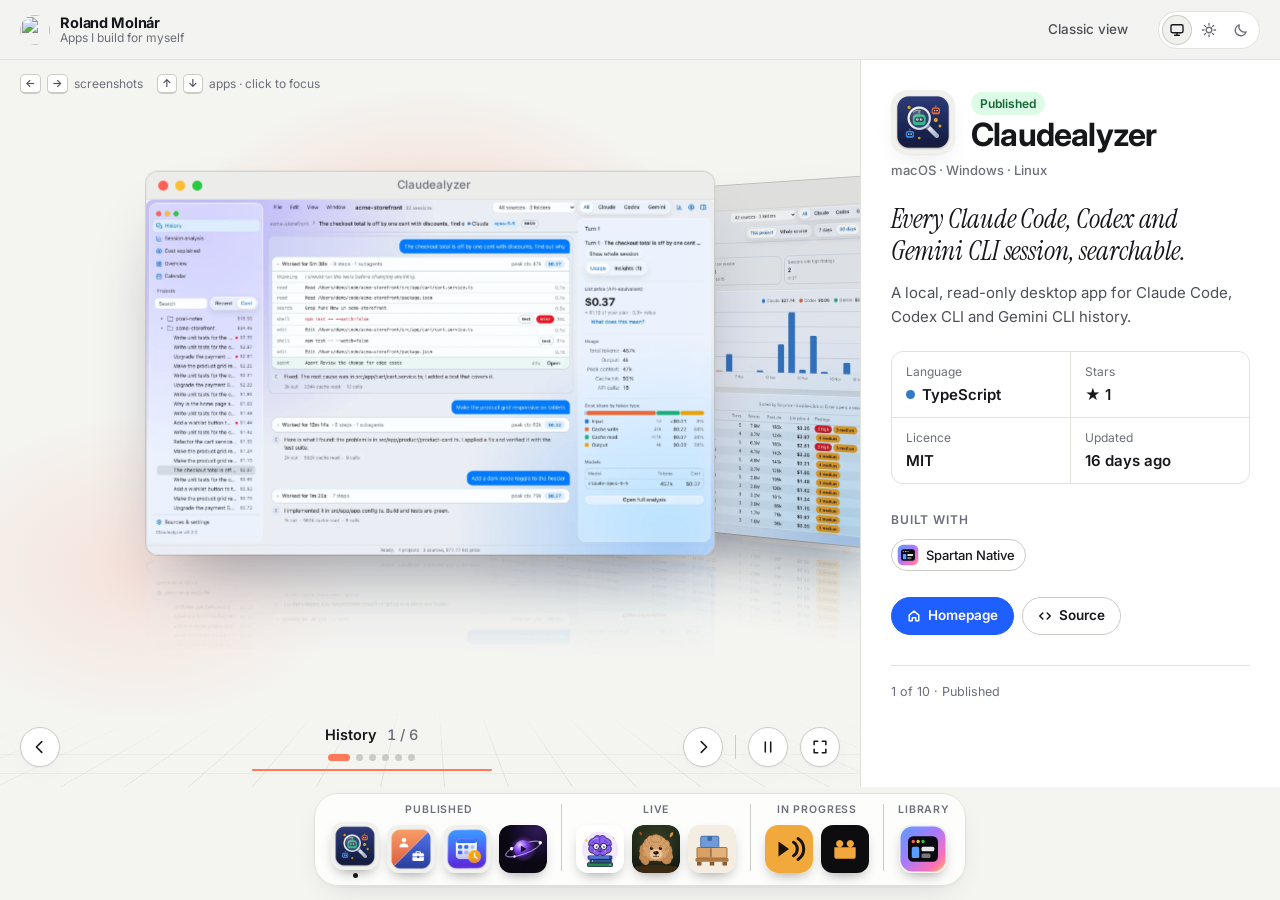
==== commit 5c39f5a4: "Make the 3D showcase the home page, keep the old one as classic.html The new index.html is one big c" ====
--- a/index.html
+++ b/index.html
@@ -2,143 +2,78 @@
 <html lang="en">
 <head>
   <meta charset="utf-8">
-  <meta name="viewport" content="width=device-width, initial-scale=1">
-  <title>Roland Molnár · Projects</title>
-  <meta name="description" content="Apps and tools Roland Molnár has built and published on GitHub.">
-  <meta name="theme-color" content="#07080d">
+  <meta name="viewport" content="width=device-width, initial-scale=1, viewport-fit=cover">
+  <title>Roland Molnár · Showcase</title>
+  <meta name="description" content="Apps and tools Roland Molnár has built: published, in progress and the UI library behind them.">
+  <meta name="color-scheme" content="light dark">
+  <meta name="theme-color" content="#f4f4f1" media="(prefers-color-scheme: light)">
+  <meta name="theme-color" content="#0b0c10" media="(prefers-color-scheme: dark)">
   <link rel="icon" href="https://avatars.githubusercontent.com/u/1826873?v=4&s=64">
   <link rel="preconnect" href="https://fonts.googleapis.com">
   <link rel="preconnect" href="https://fonts.gstatic.com" crossorigin>
-  <link href="https://fonts.googleapis.com/css2?family=Inter:wght@400;500;600;700;800&family=JetBrains+Mono:wght@500&display=swap" rel="stylesheet">
-  <link rel="stylesheet" href="assets/style.css">
+  <link href="https://fonts.googleapis.com/css2?family=Inter:wght@400;500;600;700&family=Instrument+Serif:ital@0;1&display=swap" rel="stylesheet">
+  <script>(function(){try{var t=localStorage.getItem("theme");if(t==="light"||t==="dark")document.documentElement.dataset.theme=t}catch(e){}})()</script>
+  <link rel="stylesheet" href="assets/showcase.css">
 </head>
 <body>
-  <!-- Icons for the Claude Profile Bar panel mock-up -->
-  <svg width="0" height="0" style="position:absolute" aria-hidden="true">
-    <defs>
-      <symbol id="i-person" viewBox="0 0 24 24"><circle cx="12" cy="12" r="10" fill="none" stroke="currentColor" stroke-width="1.8"/><circle cx="12" cy="10" r="3.4" fill="currentColor"/><path d="M5.8 18.4c1.4-2.3 3.6-3.5 6.2-3.5s4.8 1.2 6.2 3.5" fill="none" stroke="currentColor" stroke-width="1.8" stroke-linecap="round"/></symbol>
-      <symbol id="i-briefcase" viewBox="0 0 24 24"><rect x="3" y="7" width="18" height="13" rx="2.5" fill="none" stroke="currentColor" stroke-width="1.8"/><path d="M9 7V5.5A1.5 1.5 0 0 1 10.5 4h3A1.5 1.5 0 0 1 15 5.5V7M3 12.5h18" fill="none" stroke="currentColor" stroke-width="1.8"/></symbol>
-      <symbol id="i-check" viewBox="0 0 24 24"><circle cx="12" cy="12" r="10" fill="currentColor"/><path d="m7.5 12.3 3 3 6-6.3" fill="none" stroke="#fff" stroke-width="2.2" stroke-linecap="round" stroke-linejoin="round"/></symbol>
-      <symbol id="i-chevrons" viewBox="0 0 24 24"><path d="m8 9.5 4-4 4 4M8 14.5l4 4 4-4" fill="none" stroke="currentColor" stroke-width="2.2" stroke-linecap="round" stroke-linejoin="round"/></symbol>
-      <symbol id="i-gear" viewBox="0 0 24 24"><circle cx="12" cy="12" r="3.2" fill="none" stroke="currentColor" stroke-width="1.8"/><path d="M12 2.5v3M12 18.5v3M2.5 12h3M18.5 12h3M5.3 5.3l2.1 2.1M16.6 16.6l2.1 2.1M5.3 18.7l2.1-2.1M16.6 7.4l2.1-2.1" stroke="currentColor" stroke-width="1.8" stroke-linecap="round"/></symbol>
-      <symbol id="i-window" viewBox="0 0 24 24"><rect x="3" y="4.5" width="18" height="15" rx="2.5" fill="none" stroke="currentColor" stroke-width="1.8"/><path d="M3 9h18" stroke="currentColor" stroke-width="1.8"/></symbol>
-      <symbol id="i-terminal" viewBox="0 0 24 24"><rect x="3" y="4.5" width="18" height="15" rx="2.5" fill="none" stroke="currentColor" stroke-width="1.8"/><path d="m7.5 9.5 3 2.5-3 2.5M12.5 15h4" fill="none" stroke="currentColor" stroke-width="1.8" stroke-linecap="round" stroke-linejoin="round"/></symbol>
-      <symbol id="i-refresh" viewBox="0 0 24 24"><path d="M19.5 12a7.5 7.5 0 1 1-2.2-5.3M19.5 4v4h-4" fill="none" stroke="currentColor" stroke-width="1.8" stroke-linecap="round" stroke-linejoin="round"/></symbol>
-    </defs>
-  </svg>
-  <div class="aurora" aria-hidden="true"><i></i><i></i><i></i></div>
-  <div class="grain" aria-hidden="true"></div>
-  <div class="spotlight" aria-hidden="true"></div>
-
-  <nav class="nav">
-    <a class="nav-brand" href="#top">
-      <img id="nav-avatar" src="https://avatars.githubusercontent.com/u/1826873?v=4&s=64" alt="" width="28" height="28">
-      <span id="nav-name">Roland Molnár</span>
-    </a>
-    <div class="nav-links" id="nav-links"></div>
-    <a class="nav-gh" href="https://github.com/molnarroland" aria-label="GitHub profile">
-      <svg viewBox="0 0 16 16"><path d="M8 0C3.58 0 0 3.58 0 8c0 3.54 2.29 6.53 5.47 7.59.4.07.55-.17.55-.38 0-.19-.01-.82-.01-1.49-2.01.37-2.53-.49-2.69-.94-.09-.23-.48-.94-.82-1.13-.28-.15-.68-.52-.01-.53.63-.01 1.08.58 1.23.82.72 1.21 1.87.87 2.33.66.07-.52.28-.87.51-1.07-1.78-.2-3.64-.89-3.64-3.95 0-.87.31-1.59.82-2.15-.08-.2-.36-1.02.08-2.12 0 0 .67-.21 2.2.82.64-.18 1.32-.27 2-.27.68 0 1.36.09 2 .27 1.53-1.04 2.2-.82 2.2-.82.44 1.1.16 1.92.08 2.12.51.56.82 1.27.82 2.15 0 3.07-1.87 3.75-3.65 3.95.29.25.54.73.54 1.48 0 1.07-.01 1.93-.01 2.2 0 .21.15.46.55.38A8.013 8.013 0 0 0 16 8c0-4.42-3.58-8-8-8Z"/></svg>
-    </a>
-  </nav>
-
-  <header class="hero" id="top">
-    <div class="hero-copy reveal">
-      <p class="eyebrow"><span class="pulse"></span> Building in public on GitHub</p>
-      <h1>
-        <span class="hi">Hi, I'm</span>
-        <span class="name grad" id="name">Roland Molnár</span>
-      </h1>
-      <p class="lede">I build the apps and tools I want to use myself, for the desktop, the menu bar and the living-room TV. All of them are open source.</p>
-      <div class="stats" id="stats"></div>
-      <div class="cta">
-        <a class="btn btn-glow" href="#projects">Explore the projects <span aria-hidden="true">↓</span></a>
-        <a class="btn btn-ghost" href="https://github.com/molnarroland">@molnarroland</a>
-      </div>
-    </div>
-
-    <div class="hero-stage reveal" id="hero-stage">
-      <div class="stage-glow" id="stage-glow"></div>
-      <div class="hero-viewport tilt" id="hero-viewport">
-        <div id="hero-carousel" role="region" aria-roledescription="carousel" aria-label="Screenshots of Roland's apps"></div>
-      </div>
-      <div class="hero-caption" id="hero-caption"></div>
-      <div class="hero-bars" id="hero-bars"></div>
-    </div>
-  </header>
-
-  <div class="marquee" aria-hidden="true"><div class="marquee-track" id="marquee"></div></div>
-
-  <main id="projects"></main>
-
-  <section class="more" id="more" hidden>
-    <h2 class="section-title reveal">More on GitHub</h2>
-    <div class="more-grid" id="more-grid"></div>
-  </section>
-
-  <section class="library" id="spartan-native" hidden></section>
-
-  <section class="wip-teaser" id="in-progress">
-    <div class="band-head reveal">
-      <p class="eyebrow"><span class="pulse"></span> Work in progress</p>
-      <h2 class="section-title">In progress</h2>
-      <p class="band-lede">What I'm building right now. These aren't published as source.</p>
-    </div>
-
-    <div class="feature" id="mindheim-card" hidden></div>
-
-    <div class="lib-card dubai-card reveal" id="dubai">
-      <div class="lib-copy">
-        <div class="p-head">
-          <span class="dubai-logos"><img class="p-icon" src="assets/shots/DubAI/fansub.svg" alt=""><img class="p-icon" src="assets/shots/DubAI/gamedub.svg" alt=""></span>
-          <div><div class="p-kicker">2 macOS apps · local AI</div><h2 class="p-name">DubAI</h2></div>
-        </div>
-        <p class="p-tagline">Your language deserves a dub too.</p>
-        <p class="p-desc"><b>FanSUB</b> turns a series episode into a finished fan dub on one Mac. It separates the voices from the music, sorts every line by character, lets the cast record from home in any browser, and AI voices that run on the Mac speak the lines nobody has recorded yet. <b>GameDUB</b>, its sister app, opens a game's folder, finds the voice files and text tables, and times every spoken line, ready to dub.</p>
-        <div class="chips">
-          <span class="chip">macOS 26 · Apple silicon</span><span class="chip">Swift 6</span><span class="chip">Runs on device</span><span class="chip">Browser recording booth</span>
-        </div>
-        <div class="p-links">
-          <a class="btn btn-accent" href="dubai/">Explore DubAI <svg viewBox="0 0 16 16" aria-hidden="true"><path d="M8.22 2.97a.75.75 0 0 1 1.06 0l4.25 4.25a.75.75 0 0 1 0 1.06l-4.25 4.25a.751.751 0 0 1-1.042-.018.751.751 0 0 1-.018-1.042l2.97-2.97H3.75a.75.75 0 0 1 0-1.5h7.44L8.22 4.03a.75.75 0 0 1 0-1.06Z"/></svg></a>
-          <a class="btn" href="dubai/#gamedub">GameDUB</a>
-          <a class="btn" href="dubai/scenarios.html">Who it's for</a>
+  <div class="app" id="app">
+    <header class="bar">
+      <a class="brand" href="https://github.com/molnarroland">
+        <img id="avatar" src="https://avatars.githubusercontent.com/u/1826873?v=4&s=64" alt="" width="28" height="28">
+        <span><b id="brand-name">Roland Molnár</b><small>Apps I build for myself</small></span>
+      </a>
+      <nav class="bar-links" aria-label="Other views">
+        <a href="classic.html">Classic view</a>
+      </nav>
+      <div class="bar-end">
+        <div class="theme-switch" role="radiogroup" aria-label="Colour theme">
+          <button type="button" role="radio" data-theme-choice="system" aria-label="Use system theme" title="System">
+            <svg viewBox="0 0 20 20" aria-hidden="true"><rect x="2.5" y="3.5" width="15" height="10" rx="1.8"/><path d="M7 16.5h6M10 13.5v3"/></svg>
+          </button>
+          <button type="button" role="radio" data-theme-choice="light" aria-label="Light theme" title="Light">
+            <svg viewBox="0 0 20 20" aria-hidden="true"><circle cx="10" cy="10" r="3.5"/><path d="M10 1.8v2M10 16.2v2M1.8 10h2M16.2 10h2M4.2 4.2l1.4 1.4M14.4 14.4l1.4 1.4M4.2 15.8l1.4-1.4M14.4 5.6l1.4-1.4"/></svg>
+          </button>
+          <button type="button" role="radio" data-theme-choice="dark" aria-label="Dark theme" title="Dark">
+            <svg viewBox="0 0 20 20" aria-hidden="true"><path d="M16.5 12.3A7 7 0 0 1 7.7 3.5a7 7 0 1 0 8.8 8.8Z"/></svg>
+          </button>
         </div>
       </div>
-      <div class="dubai-shots">
-        <a class="dubai-shot fs" href="dubai/#how"><img src="dubai/img/fs-assign.webp" alt="FanSUB's Assign lines screen: the episode playing, the current line and the character who says it" loading="lazy" width="1920" height="1200"><span>FanSUB · Assign lines</span></a>
-        <a class="dubai-shot gd" href="dubai/#gamedub"><img src="dubai/img/gd-lines.webp" alt="GameDUB's Lines screen: every spoken line of a game with its character, text, length and timing" loading="lazy" width="1920" height="1200"><span>GameDUB · Lines</span></a>
-      </div>
-    </div>
+    </header>
 
-    <a class="wip-card reveal" href="in-progress.html">
-      <div>
-        <h2>More on my desk</h2>
-        <p>A 3D game about our dog, a LEGO sorting app with native Android and iPhone versions, and a pallet planner for a warehouse.</p>
-      </div>
-      <div class="wip-thumbs" aria-hidden="true">
-        <img src="assets/shots/KajsziSzimulator/icon.png" alt="">
-        <img src="assets/shots/BrickSplit/icon.png" alt="">
-        <img src="assets/shots/RaklapRendezo/icon.svg" alt="">
-      </div>
-      <span class="btn btn-glow">See the other projects <span aria-hidden="true">→</span></span>
-    </a>
-  </section>
+    <main class="main">
+      <section class="viewer" id="viewer" aria-roledescription="carousel" aria-label="Screenshots">
+        <div class="glow" aria-hidden="true"></div>
+        <div class="floor" aria-hidden="true"></div>
+        <p class="hint" aria-hidden="true"><kbd>←</kbd><kbd>→</kbd> screenshots <kbd>↑</kbd><kbd>↓</kbd> apps · click to focus</p>
+        <div class="stage" id="stage">
+          <div class="tilt" id="tilt"><div class="track" id="track"></div></div>
+        </div>
+        <div class="vbar">
+          <button type="button" class="round" id="prev" aria-label="Previous screenshot"><svg viewBox="0 0 20 20" aria-hidden="true"><path d="m12 4-6 6 6 6"/></svg></button>
+          <div class="cap">
+            <p><span id="cap-text">Loading…</span> <span class="count" id="cap-count"></span></p>
+            <div class="dots" id="dots"></div>
+            <div class="progress" id="progress" aria-hidden="true"><i></i></div>
+          </div>
+          <button type="button" class="round" id="next" aria-label="Next screenshot"><svg viewBox="0 0 20 20" aria-hidden="true"><path d="m8 4 6 6-6 6"/></svg></button>
+          <span class="vsep" aria-hidden="true"></span>
+          <button type="button" class="round" id="play" aria-pressed="true" aria-label="Pause the tour" title="Pause the tour">
+            <svg class="i-pause" viewBox="0 0 20 20" aria-hidden="true"><path d="M7 4.5v11M13 4.5v11"/></svg>
+            <svg class="i-play" viewBox="0 0 20 20" aria-hidden="true"><path d="M6.5 4.5v11l9-5.5Z"/></svg>
+          </button>
+          <button type="button" class="round only-wide" id="focus" aria-pressed="false" aria-label="Hide the details panel" title="Focus on the screenshots">
+            <svg viewBox="0 0 20 20" aria-hidden="true"><path d="M3.5 7.5v-4h4M16.5 7.5v-4h-4M3.5 12.5v4h4M16.5 12.5v4h-4"/></svg>
+          </button>
+        </div>
+        <p class="sr-only" aria-live="polite" id="live"></p>
+      </section>
 
-  <footer class="footer">
-    <p><span id="source"></span> · <a href="https://github.com/molnarroland?tab=repositories">All repositories</a> · <a href="mindheim.html">Mindheim</a> · <a href="dubai/">DubAI</a> · <a href="in-progress.html">In progress</a></p>
-    <p class="muted">© <span id="year"></span> Roland Molnár</p>
-  </footer>
+      <aside class="details" id="details" aria-label="About this app"></aside>
+    </main>
 
-  <div class="lightbox" id="lightbox" hidden>
-    <button class="lb-close" id="lb-close" aria-label="Close">×</button>
-    <button class="lb-nav lb-prev" id="lb-prev" aria-label="Previous screenshot">‹</button>
-    <figure>
-      <div class="lb-view"><div id="lb-carousel"></div></div>
-      <figcaption id="lb-caption"></figcaption>
-    </figure>
-    <button class="lb-nav lb-next" id="lb-next" aria-label="Next screenshot">›</button>
+    <nav class="dock" aria-label="Apps"><div class="dock-in" id="dock"></div></nav>
   </div>
 
-  <script src="assets/core.js"></script>
-  <script src="assets/app.js"></script>
+  <script src="assets/showcase.js"></script>
 </body>
 </html>
--- a/assets/showcase.css
+++ b/assets/showcase.css
@@ -0,0 +1,332 @@
+/* Showcase layout (index.html): one big 3D screenshot viewer, the details
+   on the right and a dock of apps at the bottom. Light and dark themes:
+   follows the OS unless <html data-theme="light|dark"> is set. */
+
+@property --accent { syntax: "<color>"; inherits: true; initial-value: #7aa2ff; }
+
+/* ---------- Tokens ---------- */
+:root {
+  --bg: #f4f4f1;
+  --surface: #ffffff;
+  --surface-2: #f0f0ec;
+  --text: #16171b;
+  --text-2: #4d5059;
+  --text-3: #6c6f79;
+  --line: #e2e2dd;
+  --line-strong: #cbcbc5;
+  --primary: #1f5eff;
+  --primary-hover: #1749cc;
+  --on-primary: #fff;
+  --focus: #1f5eff;
+  --chrome: #ececea;
+  --grid: rgb(30 30 40 / .09);
+  --glow-mix: 30%;
+  --side-dim: .94;
+  --shadow: 0 1px 2px rgb(20 20 30 / .05), 0 10px 30px -14px rgb(20 20 30 / .18);
+  --shot-shadow: 0 40px 70px -30px rgb(20 20 40 / .45);
+  --b-pub-bg: #dcfce7; --b-pub-fg: #166534;
+  --b-wip-bg: #fef3c7; --b-wip-fg: #92400e;
+  --b-live-bg: #dbeafe; --b-live-fg: #1e40af;
+  --b-lib-bg: #ede9fe; --b-lib-fg: #5b21b6;
+  --b-more-bg: #e5e7eb; --b-more-fg: #374151;
+  --font: "Inter", system-ui, -apple-system, "Segoe UI", Roboto, sans-serif;
+  --serif: "Instrument Serif", Georgia, serif;
+  --ease: cubic-bezier(.2, .8, .2, 1);
+  color-scheme: light;
+}
+@media (prefers-color-scheme: dark) {
+  :root:not([data-theme="light"]) {
+    --bg: #0b0c10; --surface: #13151a; --surface-2: #1b1e25;
+    --text: #ececf0; --text-2: #b2b5bf; --text-3: #8a8e99;
+    --line: #23262e; --line-strong: #343844;
+    --primary: #7aa2ff; --primary-hover: #9bb9ff; --on-primary: #0b1020; --focus: #9bb9ff;
+    --chrome: #22252c; --grid: rgb(255 255 255 / .07); --glow-mix: 42%; --side-dim: .7;
+    --shadow: 0 1px 2px rgb(0 0 0 / .4), 0 10px 30px -14px rgb(0 0 0 / .7);
+    --shot-shadow: 0 40px 80px -30px rgb(0 0 0 / .9);
+    --b-pub-bg: #14532d; --b-pub-fg: #bbf7d0;
+    --b-wip-bg: #78350f; --b-wip-fg: #fde68a;
+    --b-live-bg: #1e3a8a; --b-live-fg: #bfdbfe;
+    --b-lib-bg: #4c1d95; --b-lib-fg: #ddd6fe;
+    --b-more-bg: #374151; --b-more-fg: #e5e7eb;
+    color-scheme: dark;
+  }
+}
+:root[data-theme="dark"] {
+  --bg: #0b0c10; --surface: #13151a; --surface-2: #1b1e25;
+  --text: #ececf0; --text-2: #b2b5bf; --text-3: #8a8e99;
+  --line: #23262e; --line-strong: #343844;
+  --primary: #7aa2ff; --primary-hover: #9bb9ff; --on-primary: #0b1020; --focus: #9bb9ff;
+  --chrome: #22252c; --grid: rgb(255 255 255 / .07); --glow-mix: 42%; --side-dim: .7;
+  --shadow: 0 1px 2px rgb(0 0 0 / .4), 0 10px 30px -14px rgb(0 0 0 / .7);
+  --shot-shadow: 0 40px 80px -30px rgb(0 0 0 / .9);
+  --b-pub-bg: #14532d; --b-pub-fg: #bbf7d0;
+  --b-wip-bg: #78350f; --b-wip-fg: #fde68a;
+  --b-live-bg: #1e3a8a; --b-live-fg: #bfdbfe;
+  --b-lib-bg: #4c1d95; --b-lib-fg: #ddd6fe;
+  --b-more-bg: #374151; --b-more-fg: #e5e7eb;
+  color-scheme: dark;
+}
+
+/* ---------- Base ---------- */
+*, *::before, *::after { box-sizing: border-box; }
+html, body { height: 100%; }
+body { margin: 0; background: var(--bg); color: var(--text); font: 15px/1.6 var(--font); -webkit-font-smoothing: antialiased; }
+img { display: block; max-width: 100%; }
+a { color: inherit; }
+h2, h3, h4, p { margin: 0; }
+h2, h3 { line-height: 1.12; letter-spacing: -.025em; text-wrap: balance; }
+:focus-visible { outline: 2px solid var(--focus); outline-offset: 2px; border-radius: 8px; }
+svg { width: 16px; height: 16px; fill: none; stroke: currentColor; stroke-width: 1.7; stroke-linecap: round; stroke-linejoin: round; flex-shrink: 0; }
+.sr-only { position: absolute; width: 1px; height: 1px; overflow: hidden; clip-path: inset(50%); white-space: nowrap; }
+kbd { display: inline-grid; place-items: center; min-width: 20px; height: 20px; padding: 0 4px; margin-right: 2px; border: 1px solid var(--line-strong); border-bottom-width: 2px; border-radius: 5px; font: 600 11px/1 var(--font); background: var(--surface); color: var(--text-2); }
+
+/* ---------- App shell ---------- */
+.app {
+  height: 100dvh; display: grid; grid-template-rows: auto minmax(0, 1fr) auto;
+  --accent: #7aa2ff; transition: --accent .9s var(--ease);
+}
+.main {
+  display: grid; grid-template-columns: minmax(0, 1fr) 420px; min-height: 0;
+  transition: grid-template-columns .6s var(--ease);
+}
+.app.immersive .main { grid-template-columns: minmax(0, 1fr) 0px; }
+.app.immersive .details { visibility: hidden; opacity: 0; }
+
+/* ---------- Top bar ---------- */
+.bar { display: flex; align-items: center; gap: 20px; height: 60px; padding: 0 20px; border-bottom: 1px solid var(--line); background: color-mix(in srgb, var(--bg) 85%, transparent); position: relative; z-index: 5; }
+.brand { display: flex; align-items: center; gap: 10px; text-decoration: none; }
+.brand img { width: 30px; height: 30px; border-radius: 50%; }
+.brand span { display: grid; line-height: 1.2; }
+.brand b { font-size: 14.5px; letter-spacing: -.01em; }
+.brand small { font-size: 12px; color: var(--text-3); }
+.bar-links { display: flex; gap: 4px; margin-left: auto; }
+.bar-links a { padding: 6px 10px; border-radius: 8px; font-size: 13.5px; font-weight: 500; color: var(--text-2); text-decoration: none; }
+.bar-links a:hover { background: var(--surface-2); color: var(--text); }
+.bar-end { display: flex; align-items: center; gap: 8px; }
+.theme-switch { display: inline-flex; padding: 3px; gap: 2px; border: 1px solid var(--line); border-radius: 999px; background: var(--surface); }
+.theme-switch button { display: grid; place-items: center; width: 30px; height: 30px; border: 0; border-radius: 50%; background: transparent; color: var(--text-3); cursor: pointer; }
+.theme-switch button:hover { color: var(--text); }
+.theme-switch button[aria-checked="true"] { background: var(--surface-2); color: var(--text); box-shadow: inset 0 0 0 1px var(--line-strong); }
+
+/* ---------- Viewer ---------- */
+.viewer { position: relative; display: grid; grid-template-rows: minmax(0, 1fr) auto; min-height: 0; overflow: hidden; isolation: isolate; }
+.glow {
+  position: absolute; inset: -10% -10% 10%; z-index: -2; pointer-events: none;
+  background:
+    radial-gradient(38% 42% at 50% 44%, color-mix(in srgb, var(--accent) var(--glow-mix), transparent), transparent 72%),
+    radial-gradient(30% 30% at 22% 80%, color-mix(in srgb, var(--accent) calc(var(--glow-mix) / 2), transparent), transparent 70%);
+}
+/* A perspective grid floor the screenshots stand on. */
+.floor {
+  position: absolute; left: -60%; right: -60%; bottom: 0; height: 58%; z-index: -1; pointer-events: none;
+  background-image: linear-gradient(var(--grid) 1px, transparent 1px), linear-gradient(90deg, var(--grid) 1px, transparent 1px);
+  background-size: 64px 64px;
+  transform: perspective(520px) rotateX(68deg); transform-origin: 50% 100%;
+  -webkit-mask-image: linear-gradient(to top, #000 10%, transparent 80%); mask-image: linear-gradient(to top, #000 10%, transparent 80%);
+  animation: floor 7s linear infinite;
+}
+@keyframes floor { to { background-position: 0 64px; } }
+.hint { position: absolute; top: 14px; left: 20px; z-index: 3; display: flex; align-items: center; gap: 4px; font-size: 12px; color: var(--text-3); }
+.hint kbd + kbd { margin-left: 0; }
+.hint kbd:nth-of-type(3) { margin-left: 10px; }
+@media (hover: none), (max-width: 900px) { .hint { display: none; } }
+
+.stage { position: relative; container-type: size; perspective: 1700px; perspective-origin: 50% 40%; min-height: 0; touch-action: pan-y; }
+.tilt, .track { position: absolute; inset: 0; transform-style: preserve-3d; }
+.tilt { transition: transform .5s var(--ease); }
+
+.slide {
+  position: absolute; left: 50%; top: 46%;
+  transform-style: preserve-3d; cursor: pointer;
+  transition: transform .8s var(--ease), opacity .55s var(--ease), filter .55s;
+  filter: brightness(var(--side-dim)) saturate(.85);
+}
+.slide.is-center { filter: none; cursor: zoom-in; }
+.app.immersive .slide.is-center { cursor: zoom-out; }
+.no-anim .slide { transition: none; }
+
+.frame {
+  border-radius: 12px; overflow: hidden; background: var(--surface-2);
+  box-shadow: var(--shot-shadow), 0 0 0 1px var(--line-strong);
+  -webkit-box-reflect: below 6px linear-gradient(transparent 74%, rgb(0 0 0 / .22));
+}
+.frame img { width: 100%; height: auto; }
+.f-window, .f-tv, .f-desk, .f-plain, .f-card { width: min(66cqw, 108cqh); }
+.f-window img, .f-desk, .f-card { aspect-ratio: 16 / 10; object-fit: cover; object-position: top; }
+.wbar { display: flex; align-items: center; gap: 7px; height: 28px; padding: 0 12px; background: var(--chrome); border-bottom: 1px solid var(--line); }
+.wbar i { width: 10px; height: 10px; border-radius: 50%; background: #ff5f57; }
+.wbar i:nth-child(2) { background: #febc2e; }
+.wbar i:nth-child(3) { background: #28c840; }
+.wbar span { flex: 1; margin-right: 44px; text-align: center; font-size: 11.5px; font-weight: 500; color: var(--text-3); white-space: nowrap; overflow: hidden; text-overflow: ellipsis; }
+.f-tv { padding: 9px; background: #0c0c0e; border-radius: 14px; }
+.f-tv img { aspect-ratio: 16 / 9; object-fit: cover; border-radius: 4px; }
+.f-phone { height: 76cqh; aspect-ratio: 9 / 19.5; border: 8px solid #0d0e11; border-radius: 34px; background: #000; }
+.f-phone img { width: 100%; height: 100%; object-fit: cover; }
+.f-desk { position: relative; }
+.f-card { display: grid; place-items: center; background: linear-gradient(140deg, color-mix(in srgb, var(--accent) 70%, #000), #111318); color: #fff; font-size: clamp(28px, 6cqw, 64px); font-weight: 700; letter-spacing: -.03em; }
+@media (max-width: 900px) {
+  .f-window, .f-tv, .f-desk, .f-plain, .f-card { width: min(84cqw, 112cqh); }
+  .f-phone { height: 80cqh; }
+}
+
+/* Menu bar panel mock-up (ClaudeProfileBar has no screenshots) */
+.mock { position: absolute; inset: 0; display: grid; place-items: center; background: radial-gradient(120% 90% at 20% 0%, rgb(106 165 255 / .35), transparent 60%), linear-gradient(160deg, #2a3350, #151a2a); font-size: clamp(9px, 1.6cqw, 14px); }
+.mock-bar { position: absolute; inset: 0 0 auto; height: 2em; display: flex; justify-content: flex-end; align-items: center; gap: 1.2em; padding: 0 1.2em; background: rgb(255 255 255 / .14); color: #fff; font-weight: 600; }
+.mock-panel { width: 60%; padding: 1.2em; border-radius: 1.2em; background: rgb(28 30 38 / .9); border: 1px solid rgb(255 255 255 / .1); color: #e8e9ee; box-shadow: 0 20px 50px -10px rgb(0 0 0 / .6); }
+.mock-head { display: flex; justify-content: space-between; margin-bottom: .8em; }
+.mock-pill { padding: .25em .9em; border-radius: 999px; font-weight: 600; }
+.mock-pill.p { background: #6aa5ff; color: #0b1020; }
+.mock-pill.w { background: rgb(255 255 255 / .1); }
+.mock-row { margin-top: .8em; }
+.mock-row .n { display: flex; justify-content: space-between; font-weight: 600; }
+.mock-row .n span:nth-child(2) { color: #9aa0ad; font-size: .85em; letter-spacing: .06em; }
+.mock-track { position: relative; height: .5em; margin-top: .35em; border-radius: 99px; background: rgb(255 255 255 / .1); overflow: hidden; }
+.mock-track i { position: absolute; top: 0; bottom: 0; }
+.mock-track i.p { left: 0; background: #6aa5ff; }
+.mock-track i.w { right: 0; background: #f59e0b; }
+.mock-track i.w.hot { background: #ef4444; }
+
+/* Controls under the stage */
+.vbar { position: relative; z-index: 2; display: flex; align-items: center; gap: 12px; padding: 4px 20px 16px; }
+.round { display: grid; place-items: center; width: 40px; height: 40px; flex-shrink: 0; border: 1px solid var(--line-strong); border-radius: 50%; background: var(--surface); color: var(--text); cursor: pointer; box-shadow: var(--shadow); transition: background .15s, transform .15s; }
+.round:hover { background: var(--surface-2); }
+.round:active { transform: scale(.94); }
+.round svg { width: 18px; height: 18px; }
+#play .i-play, #play[aria-pressed="false"] .i-pause { display: none; }
+#play[aria-pressed="false"] .i-play { display: block; }
+.vsep { width: 1px; height: 24px; background: var(--line-strong); }
+.cap { flex: 1; min-width: 0; text-align: center; }
+.cap p { font-size: 14.5px; font-weight: 600; white-space: nowrap; overflow: hidden; text-overflow: ellipsis; }
+.cap .count { color: var(--text-3); font-weight: 500; font-variant-numeric: tabular-nums; margin-left: 6px; }
+.dots { display: flex; justify-content: center; flex-wrap: wrap; gap: 6px; margin-top: 8px; }
+.dots button { width: 7px; height: 7px; padding: 0; border: 0; border-radius: 99px; background: var(--line-strong); cursor: pointer; transition: width .35s var(--ease), background .2s; }
+.dots button:hover { background: var(--text-3); }
+.dots button[aria-current="true"] { width: 22px; background: var(--accent); }
+.progress { width: min(240px, 60%); height: 2px; margin: 8px auto 0; border-radius: 2px; background: var(--line); overflow: hidden; }
+.progress i { display: block; height: 100%; background: var(--accent); transform: scaleX(0); transform-origin: left; }
+.progress.run i { animation: grow var(--dur, 5s) linear forwards; }
+@keyframes grow { to { transform: scaleX(1); } }
+
+/* ---------- Details panel ---------- */
+.details {
+  min-height: 0; overflow-y: auto; overscroll-behavior: contain;
+  padding: 30px 30px 40px; background: var(--surface); border-left: 1px solid var(--line);
+  perspective: 900px; transition: opacity .3s, visibility .3s; scrollbar-width: thin;
+}
+.details > * { animation: rise .6s var(--ease) both; animation-delay: calc(var(--i, 0) * 45ms); transform-origin: 50% 0; }
+@keyframes rise { from { opacity: 0; transform: translateY(16px) rotateX(-14deg); } }
+.d-head { display: flex; align-items: center; gap: 16px; }
+.d-icon { width: 64px; height: 64px; border-radius: 16px; object-fit: contain; background: var(--surface-2); box-shadow: var(--shadow); flex-shrink: 0; }
+.d-icon.boxed { background: #fff; padding: 6px; }
+.badge { display: inline-flex; align-items: center; gap: 6px; padding: 2px 9px; border-radius: 99px; font-size: 12px; font-weight: 600; background: var(--b-more-bg); color: var(--b-more-fg); }
+.badge.published { background: var(--b-pub-bg); color: var(--b-pub-fg); }
+.badge.live { background: var(--b-live-bg); color: var(--b-live-fg); }
+.badge.wip { background: var(--b-wip-bg); color: var(--b-wip-fg); }
+.badge.library { background: var(--b-lib-bg); color: var(--b-lib-fg); }
+.d-plat { display: block; margin-top: 6px; font-size: 13px; color: var(--text-3); font-weight: 500; }
+.d-name { font-size: 32px; font-weight: 700; margin-top: 2px; }
+.d-tagline { margin-top: 22px; font-family: var(--serif); font-style: italic; font-size: 27px; line-height: 1.18; letter-spacing: -.005em; }
+.d-desc { margin-top: 14px; color: var(--text-2); }
+.d-desc b { color: var(--text); }
+.d-label { margin-top: 26px; font-size: 12px; font-weight: 600; letter-spacing: .07em; text-transform: uppercase; color: var(--text-3); }
+
+.facts { display: grid; grid-template-columns: repeat(2, 1fr); gap: 1px; margin: 22px 0 0; background: var(--line); border: 1px solid var(--line); border-radius: 12px; overflow: hidden; }
+.facts div { background: var(--surface); padding: 10px 14px; }
+.facts dt { font-size: 12px; color: var(--text-3); }
+.facts dd { margin: 2px 0 0; font-weight: 600; display: flex; align-items: center; gap: 7px; }
+.dot { width: 9px; height: 9px; border-radius: 50%; display: inline-block; }
+
+.hl { list-style: none; margin: 10px 0 0; padding: 0; display: grid; gap: 12px; }
+.hl li { position: relative; padding-left: 18px; color: var(--text-2); font-size: 14.5px; }
+.hl li::before { content: ""; position: absolute; left: 0; top: .6em; width: 7px; height: 7px; border-radius: 50%; background: var(--accent); }
+.hl b { display: block; color: var(--text); font-weight: 600; }
+
+.tags { display: flex; flex-wrap: wrap; gap: 6px; margin: 10px 0 0; padding: 0; list-style: none; }
+.tags li { padding: 3px 10px; border-radius: 99px; background: var(--surface-2); color: var(--text-2); font-size: 12.5px; font-weight: 500; }
+.chip-btn { display: inline-flex; align-items: center; gap: 7px; padding: 4px 10px 4px 5px; border: 1px solid var(--line-strong); border-radius: 99px; background: var(--surface); color: var(--text); font: 500 13px/1.4 var(--font); cursor: pointer; text-decoration: none; transition: border-color .15s, background .15s; }
+.chip-btn:hover { background: var(--surface-2); }
+.chip-btn[aria-current="true"] { border-color: var(--accent); box-shadow: inset 0 0 0 1px var(--accent); }
+.chip-btn img { width: 22px; height: 22px; border-radius: 6px; object-fit: contain; }
+.chip-btn img.boxed { background: #fff; padding: 2px; }
+.chips { display: flex; flex-wrap: wrap; gap: 6px; margin-top: 10px; }
+
+.sub-card { display: grid; grid-template-columns: 48px 1fr; gap: 4px 14px; align-items: center; margin-top: 14px; padding: 14px; border: 1px solid var(--line); border-radius: 14px; background: var(--surface-2); }
+.sub-card img { grid-row: span 2; width: 48px; height: 48px; border-radius: 12px; background: #fff; padding: 4px; }
+.sub-card h4 { font-size: 16px; }
+.sub-card p { font-size: 13px; color: var(--text-3); }
+.sub-card .sub-tag { grid-column: 1 / -1; margin-top: 8px; color: var(--text-2); font-size: 14px; }
+.sub-card a { grid-column: 1 / -1; justify-self: start; margin-top: 6px; font-size: 13.5px; font-weight: 600; color: var(--primary); text-decoration: none; }
+.sub-card a:hover { text-decoration: underline; }
+
+.links { display: flex; flex-wrap: wrap; gap: 8px; margin-top: 26px; }
+.btn { display: inline-flex; align-items: center; gap: 7px; min-height: 38px; padding: 0 15px; border: 1px solid var(--line-strong); border-radius: 99px; background: var(--surface); color: var(--text); font: 600 13.5px/1 var(--font); text-decoration: none; white-space: nowrap; transition: background .15s, border-color .15s; }
+.btn:hover { background: var(--surface-2); border-color: var(--text-3); }
+.btn-primary { background: var(--primary); border-color: var(--primary); color: var(--on-primary); }
+.btn-primary:hover { background: var(--primary-hover); border-color: var(--primary-hover); }
+.btn svg { width: 14px; height: 14px; }
+
+.repos { display: grid; gap: 10px; margin-top: 10px; }
+.repo { padding: 12px 14px; border: 1px solid var(--line); border-radius: 12px; }
+.repo h4 { font-size: 14.5px; word-break: break-word; }
+.repo p { margin-top: 3px; font-size: 13.5px; color: var(--text-2); }
+.repo .r-links { display: flex; flex-wrap: wrap; gap: 4px 14px; margin-top: 6px; font-size: 13px; }
+.repo .r-links a { color: var(--primary); text-decoration: none; font-weight: 600; }
+.repo .r-links a:hover { text-decoration: underline; }
+.repo .r-links span { color: var(--text-3); }
+.d-foot { margin-top: 30px; padding-top: 16px; border-top: 1px solid var(--line); font-size: 12.5px; color: var(--text-3); }
+
+/* ---------- Dock ---------- */
+.dock { display: flex; justify-content: center; padding: 6px 16px 14px; position: relative; z-index: 4; }
+.dock-in {
+  display: flex; align-items: flex-end; gap: 14px; max-width: 100%;
+  padding: 8px 16px 12px; border: 1px solid var(--line); border-radius: 24px;
+  background: color-mix(in srgb, var(--surface) 78%, transparent);
+  backdrop-filter: blur(18px) saturate(1.5); -webkit-backdrop-filter: blur(18px) saturate(1.5);
+  box-shadow: var(--shadow);
+}
+.group { display: flex; flex-direction: column; align-items: center; gap: 6px; }
+.g-label { font-size: 10.5px; font-weight: 600; letter-spacing: .08em; text-transform: uppercase; color: var(--text-3); white-space: nowrap; }
+.g-items { display: flex; align-items: flex-end; gap: 8px; }
+.dsep { align-self: stretch; width: 1px; margin: 2px 0; background: var(--line-strong); }
+.d-btn {
+  position: relative; width: 48px; height: 48px; padding: 0; border: 0; background: none; cursor: pointer;
+  transform-origin: 50% 100%; transition: transform .25s cubic-bezier(.3, .7, .4, 1.35);
+}
+.d-btn img, .d-btn .ph { width: 100%; height: 100%; border-radius: 12px; object-fit: cover; box-shadow: 0 6px 14px -6px rgb(0 0 0 / .45); background: var(--surface-2); }
+.d-btn img.boxed { background: #fff; padding: 4px; object-fit: contain; }
+.d-btn .ph { display: grid; place-items: center; font-weight: 700; font-size: 20px; color: #fff; background: var(--c, #8b949e); }
+.d-btn .ind { position: absolute; left: 50%; bottom: -8px; width: 5px; height: 5px; margin-left: -2.5px; border-radius: 50%; background: var(--text); opacity: 0; transition: opacity .2s; }
+.d-btn[aria-current="true"] .ind { opacity: 1; }
+.d-btn[aria-current="true"] { transform: translateY(-3px); }
+.d-btn .tip {
+  position: absolute; left: 50%; bottom: calc(100% + 10px); translate: -50% 0;
+  padding: 4px 9px; border-radius: 7px; background: var(--text); color: var(--bg);
+  font-size: 12px; font-weight: 600; white-space: nowrap; pointer-events: none;
+  opacity: 0; transition: opacity .15s; transform-origin: 50% 100%;
+}
+.d-btn:focus-visible .tip { opacity: 1; }
+/* Only the hovered icon grows; the label is scaled back to its normal size. */
+@media (hover: hover) and (pointer: fine) {
+  .d-btn:hover { transform: translateY(-6px) scale(1.25); }
+  .d-btn:hover .tip { opacity: 1; scale: .8; }
+}
+
+/* ---------- Small screens: page scrolls, dock pinned to the bottom ---------- */
+@media (max-width: 900px) {
+  .app { height: auto; min-height: 100dvh; display: block; padding-bottom: calc(108px + env(safe-area-inset-bottom)); }
+  .bar { position: sticky; top: 0; backdrop-filter: blur(14px); -webkit-backdrop-filter: blur(14px); padding: 0 12px; }
+  .bar-links, .brand small, .only-wide { display: none; }
+  .main { display: block; }
+  .viewer { height: min(64svh, 600px); }
+  .vbar { padding: 4px 12px 14px; gap: 8px; }
+  .details { overflow: visible; border-left: 0; border-top: 1px solid var(--line); padding: 26px 16px 32px; }
+  .dock { position: fixed; left: 0; right: 0; bottom: 0; padding: 0 8px calc(8px + env(safe-area-inset-bottom)); }
+  .dock-in { overflow-x: auto; scrollbar-width: none; gap: 12px; padding: 8px 12px 12px; border-radius: 20px; }
+  .dock-in::-webkit-scrollbar { display: none; }
+  .d-btn { width: 44px; height: 44px; }
+  .d-btn .tip { display: none; }
+}
+
+@media (prefers-reduced-motion: reduce) {
+  *, *::before, *::after { animation: none !important; transition: none !important; }
+}
